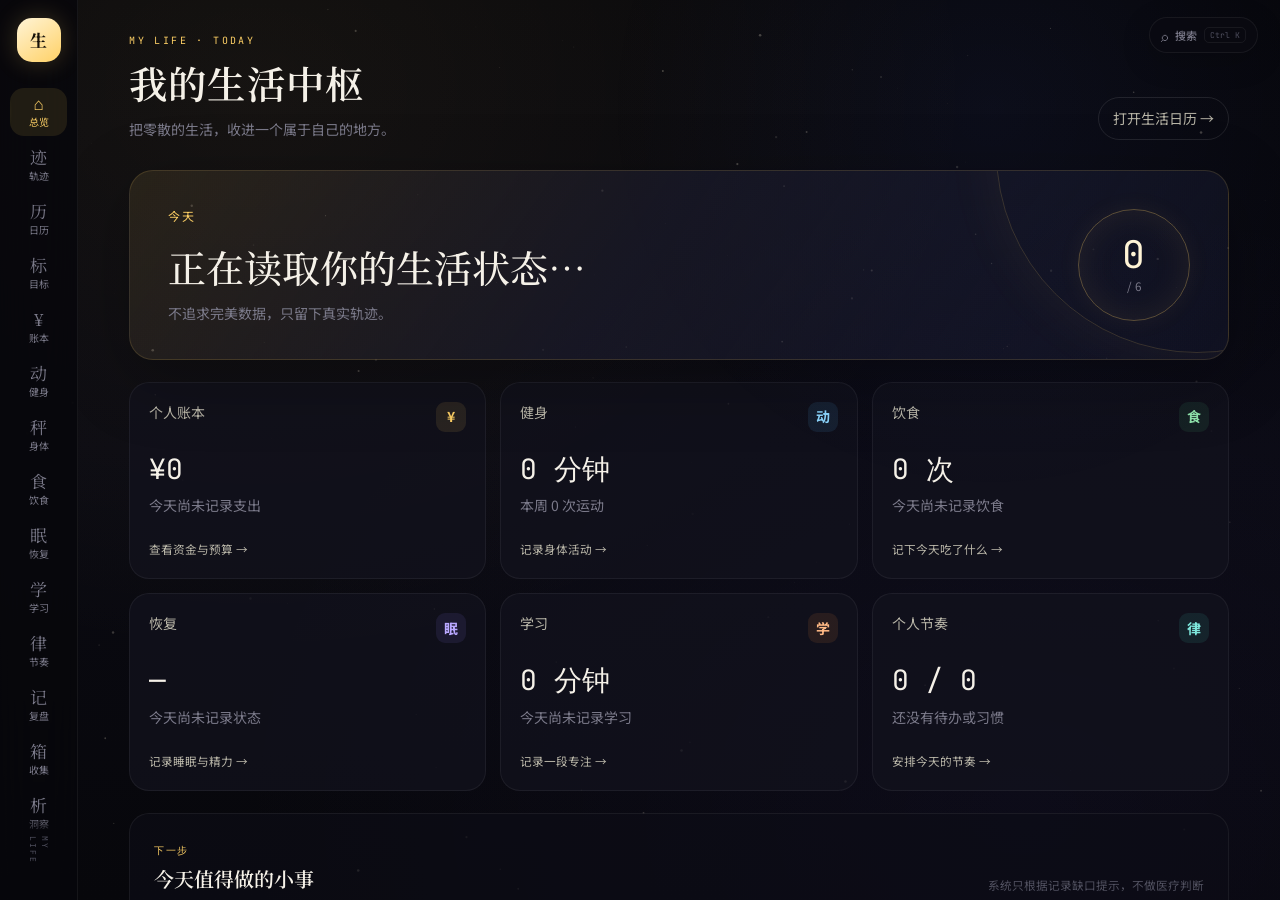
==== frontend/index.html @ b448cc20 "导入能读 Excel 了——微信和支付宝已经不给 CSV 了 用户反馈：微信账单只能导出 Excel 或 PDF，看不到 CSV。整条导入链路的前提 假设是错的，对着真实文件根本用不了。  现在 .x" ====
<!doctype html>
<html lang="zh-CN">
<head>
  <meta charset="utf-8">
  <meta name="viewport" content="width=device-width,initial-scale=1">
  <meta name="theme-color" content="#0a0a0f">
  <title>我的生活中枢</title>
  <link rel="icon" href="data:image/svg+xml,%3Csvg xmlns='http://www.w3.org/2000/svg' viewBox='0 0 32 32'%3E%3Ccircle cx='16' cy='16' r='6' fill='%23ffd166'/%3E%3Ccircle cx='16' cy='16' r='10' fill='none' stroke='%23ffd166' stroke-opacity='.35' stroke-width='1.4'/%3E%3C/svg%3E">
  <link rel="preconnect" href="https://fonts.googleapis.com">
  <link rel="preconnect" href="https://fonts.gstatic.com" crossorigin>
  <link href="https://fonts.googleapis.com/css2?family=Cormorant+Garamond:wght@400;500;600;700&family=JetBrains+Mono:wght@300;400;500;600&family=Noto+Sans+SC:wght@300;400;500;600;700&family=Noto+Serif+SC:wght@400;500;600;700&display=swap" rel="stylesheet">
  <link rel="stylesheet" href="./style.css?v=20260822-xlsx-2">
</head>
<body>

  <!-- 背景星空层 -->
  <canvas id="starfield" aria-hidden="true"></canvas>

  <nav class="platform-rail" aria-label="生活平台模块">
    <button class="platform-rail__brand" data-module-target="overview" aria-label="我的生活中枢" title="我的生活中枢">
      <span>生</span>
    </button>
    <div class="platform-rail__items">
      <button class="platform-nav is-active" data-module-target="overview" aria-current="page"><span class="platform-nav__icon">⌂</span><span>总览</span></button>
      <button class="platform-nav" data-module-target="timeline"><span class="platform-nav__icon">迹</span><span>轨迹</span></button>
      <button class="platform-nav" data-module-target="calendar"><span class="platform-nav__icon">历</span><span>日历</span></button>
      <button class="platform-nav" data-module-target="goals"><span class="platform-nav__icon">标</span><span>目标</span></button>
      <button class="platform-nav" data-module-target="finance"><span class="platform-nav__icon">¥</span><span>账本</span></button>
      <button class="platform-nav" data-module-target="fitness"><span class="platform-nav__icon">动</span><span>健身</span></button>
      <button class="platform-nav" data-module-target="body"><span class="platform-nav__icon">秤</span><span>身体</span></button>
      <button class="platform-nav" data-module-target="nutrition"><span class="platform-nav__icon">食</span><span>饮食</span></button>
      <button class="platform-nav" data-module-target="recovery"><span class="platform-nav__icon">眠</span><span>恢复</span></button>
      <button class="platform-nav" data-module-target="study"><span class="platform-nav__icon">学</span><span>学习</span></button>
      <button class="platform-nav" data-module-target="rhythm"><span class="platform-nav__icon">律</span><span>节奏</span></button>
      <button class="platform-nav" data-module-target="reflection"><span class="platform-nav__icon">记</span><span>复盘</span></button>
      <button class="platform-nav" data-module-target="inbox"><span class="platform-nav__icon">箱</span><span>收集</span></button>
      <button class="platform-nav" data-module-target="insights"><span class="platform-nav__icon">析</span><span>洞察</span></button>
    </div>
    <span class="platform-rail__version">MY LIFE</span>
  </nav>

  <button class="global-search-trigger" id="btn-life-search" aria-keyshortcuts="Control+K" title="搜索全部生活记录（Ctrl+K）"><span>⌕</span><strong>搜索</strong><kbd>Ctrl K</kbd></button>
  <button class="cloud-session-control" id="btn-cloud-logout" hidden title="退出云端会话"><span>云</span><strong>退出</strong></button>

  <main class="life-module life-overview" data-module-panel="overview">
    <header class="life-module__head">
      <div><span class="life-module__eyebrow">MY LIFE · TODAY</span><h1>我的生活中枢</h1><p id="life-date">把零散的生活，收进一个属于自己的地方。</p></div>
      <button class="module-jump" data-module-jump="calendar">打开生活日历 <span>→</span></button>
    </header>
    <section class="life-hero">
      <div><span>今天</span><h2 id="life-headline">正在读取你的生活状态…</h2><p>不追求完美数据，只留下真实轨迹。</p></div>
      <div class="life-orbit" aria-hidden="true"><span id="life-completed">0</span><small>/ 6</small></div>
    </section>
    <section class="life-summary-grid">
      <article class="life-summary-card life-summary-card--finance" data-module-jump="finance">
        <header><span>个人账本</span><b>¥</b></header><strong id="life-balance">¥0</strong><p id="life-finance-note">今天尚未记录支出</p><small>查看资金与预算 →</small>
      </article>
      <article class="life-summary-card life-summary-card--fitness" data-module-jump="fitness">
        <header><span>健身</span><b>动</b></header><strong><span id="life-fitness-minutes">0</span> 分钟</strong><p id="life-fitness-note">本周 0 次运动</p><small>记录身体活动 →</small>
      </article>
      <article class="life-summary-card life-summary-card--nutrition" data-module-jump="nutrition">
        <header><span>饮食</span><b>食</b></header><strong><span id="life-meal-count">0</span> 次</strong><p id="life-nutrition-note">今天尚未记录饮食</p><small>记下今天吃了什么 →</small>
      </article>
      <article class="life-summary-card life-summary-card--recovery" data-module-jump="recovery">
        <header><span>恢复</span><b>眠</b></header><strong id="life-sleep-hours">—</strong><p id="life-recovery-note">今天尚未记录状态</p><small>记录睡眠与精力 →</small>
      </article>
      <article class="life-summary-card life-summary-card--study" data-module-jump="study">
        <header><span>学习</span><b>学</b></header><strong><span id="life-study-minutes">0</span> 分钟</strong><p id="life-study-note">今天尚未记录学习</p><small>记录一段专注 →</small>
      </article>
      <article class="life-summary-card life-summary-card--rhythm" data-module-jump="rhythm">
        <header><span>个人节奏</span><b>律</b></header><strong id="life-rhythm-progress">0 / 0</strong><p id="life-rhythm-note">还没有待办或习惯</p><small>安排今天的节奏 →</small>
      </article>
    </section>
    <section class="life-actions-panel">
      <header><div><span>下一步</span><h2>今天值得做的小事</h2></div><small>系统只根据记录缺口提示，不做医疗判断</small></header>
      <div class="life-actions" id="life-actions"></div>
    </section>
  </main>

  <main class="life-module life-timeline-module" data-module-panel="timeline" hidden>
    <header class="life-module__head">
      <div><span class="life-module__eyebrow">LIFE · TIMELINE</span><h1>生活轨迹</h1><p>不需要先想关键词，按时间回看你真实记录过的生活。</p></div>
      <button class="module-jump" data-module-jump="overview">返回生活总览 <span>→</span></button>
    </header>
    <section class="tracker-kpis life-timeline-kpis">
      <article><span>当前筛选</span><strong id="life-timeline-total">0 条</strong><small>来自各模块的原始记录</small></article>
      <article><span>已经发生</span><strong id="life-timeline-facts">0 条</strong><small>账目、运动、学习等生活事实</small></article>
      <article><span>安排与长期条目</span><strong id="life-timeline-arrangements">0 项</strong><small>待办、目标、习惯与固定账单</small></article>
    </section>
    <section class="life-timeline-panel">
      <header class="life-timeline-panel__head">
        <div><span>筛选视角</span><h2>我的生活记录</h2></div>
        <small>这里只负责查看；修改与删除请回到来源模块。</small>
      </header>
      <div class="life-timeline-filters">
        <label><span>来源模块</span><select id="life-timeline-module"><option value="">全部模块</option><option value="finance">个人账本</option><option value="fitness">健身</option><option value="body">身体</option><option value="nutrition">饮食</option><option value="recovery">恢复</option><option value="study">学习</option><option value="rhythm">节奏</option><option value="reflection">复盘</option><option value="goals">目标</option></select></label>
        <label><span>条目类型</span><select id="life-timeline-kind"><option value="">全部类型</option><option value="fact">已经发生</option><option value="arrangement">生活安排</option><option value="reference">长期条目</option></select></label>
        <label><span>开始日期</span><input id="life-timeline-date-from" type="date"></label>
        <label><span>结束日期</span><input id="life-timeline-date-to" type="date"></label>
        <button id="btn-apply-life-timeline">查看</button>
        <button class="life-timeline-reset" id="btn-reset-life-timeline">清除</button>
      </div>
      <div class="life-timeline-result-head"><strong id="life-timeline-summary">正在读取生活轨迹…</strong><small>点击条目可以回到来源模块</small></div>
      <div class="life-timeline-list" id="life-timeline-list"></div>
      <button class="life-timeline-more" id="btn-life-timeline-more" hidden>继续加载更早记录</button>
      <p class="tracker-status" id="life-timeline-status" hidden></p>
    </section>
  </main>

  <main class="life-module life-calendar-module" data-module-panel="calendar" hidden>
    <header class="life-module__head">
      <div><span class="life-module__eyebrow">LIFE · CALENDAR</span><h1>生活日历</h1><p>把分散在各模块里的记录和安排，放回它们发生的日期。</p></div>
      <button class="module-jump" data-module-jump="overview">返回生活总览 <span>→</span></button>
    </header>
    <section class="tracker-kpis life-calendar-kpis">
      <article><span>有轨迹的日期</span><strong id="life-calendar-active-days">0 天</strong><small>记录或安排至少存在一项</small></article>
      <article><span>生活事实</span><strong id="life-calendar-fact-count">0 条</strong><small>已经发生并保存的记录</small></article>
      <article><span>生活安排</span><strong id="life-calendar-arrangement-count">0 项</strong><small>待办或固定账单日期</small></article>
    </section>
    <div class="life-calendar-layout">
      <section class="life-calendar-board">
        <header class="life-calendar-board__head">
          <div><span>月度视图</span><h2 id="life-calendar-month-label">本月</h2></div>
          <div class="life-calendar-controls">
            <button id="life-calendar-prev" aria-label="上个月">←</button>
            <button id="life-calendar-today">回到今天</button>
            <button id="life-calendar-next" aria-label="下个月">→</button>
          </div>
        </header>
        <div class="life-calendar-weekdays" aria-hidden="true"><span>一</span><span>二</span><span>三</span><span>四</span><span>五</span><span>六</span><span>日</span></div>
        <div class="life-calendar-grid" id="life-calendar-grid"></div>
        <div class="life-calendar-legend"><span><i class="is-fact"></i> 已发生记录</span><span><i class="is-arrangement"></i> 安排与待办</span><small>空白日期只表示没有记录，不代表什么也没发生。</small></div>
      </section>
      <section class="life-calendar-day-panel">
        <header><span>日期详情</span><h2 id="life-calendar-selected-date">今天</h2><small id="life-calendar-day-summary">0 条事实 · 0 项安排</small></header>
        <div class="life-calendar-section">
          <div class="life-calendar-section__title"><strong>已经发生</strong><span>生活事实</span></div>
          <div class="life-calendar-items" id="life-calendar-facts"></div>
        </div>
        <div class="life-calendar-section">
          <div class="life-calendar-section__title"><strong>日期上的安排</strong><span>不等于已经完成</span></div>
          <div class="life-calendar-items" id="life-calendar-arrangements"></div>
        </div>
        <p class="tracker-status" id="life-calendar-status" hidden></p>
      </section>
    </div>
  </main>

  <main class="life-module goals-module" data-module-panel="goals" hidden>
    <header class="life-module__head">
      <div><span class="life-module__eyebrow">LIFE · DIRECTION</span><h1>个人目标</h1><p>记录想靠近的方向，用可完成的里程碑看见阶段进展。</p></div>
      <button class="module-jump" data-module-jump="calendar">在生活日历中查看日期 <span>→</span></button>
    </header>
    <section class="tracker-kpis goals-kpis">
      <article><span>进行中的目标</span><strong id="goals-active-count">0 个</strong><small>只统计你主动保持进行中的目标</small></article>
      <article><span>已完成目标</span><strong id="goals-completed-count">0 个</strong><small>完成状态由你主动确认</small></article>
      <article><span>里程碑进展</span><strong id="goals-milestone-progress">0 / 0</strong><small>只是完成记录，不是表现评分</small></article>
    </section>
    <div class="goals-layout">
      <section class="tracker-form-card goals-create-card">
        <header><span>建立方向</span><h2>新增生活目标</h2><small>带金额的储蓄目标请继续使用个人账本。</small></header>
        <div class="goals-create-form">
          <label><span>目标名称</span><input id="goal-title" type="text" maxlength="100" placeholder="例如：完成本学期课程项目"></label>
          <label><span>所属方向</span><select id="goal-category"><option value="personal">个人</option><option value="study">学习</option><option value="health">身体</option><option value="finance">财务能力</option><option value="other">其他</option></select></label>
          <label><span>希望靠近的日期（可选）</span><input id="goal-target-date" type="date"></label>
          <label><span>为什么想做这件事（可选）</span><textarea id="goal-motivation" maxlength="500" rows="5" placeholder="写给未来的自己，不需要像任务说明。"></textarea></label>
          <button id="btn-add-life-goal">保存生活目标</button>
          <p class="tracker-status" id="goals-status" hidden></p>
        </div>
      </section>
      <section class="goals-list-card">
        <header><div><span>我的方向</span><h2>目标与里程碑</h2></div><small>暂停不是失败，只是暂时不推进</small></header>
        <div class="goals-list" id="goals-list"></div>
      </section>
    </div>
  </main>

  <main class="layout" data-module-panel="finance" hidden>

    <!-- 左 1/3 账本面板 -->
    <aside class="ledger" aria-label="账本面板">
      <header class="brand">
        <span class="brand__mark" aria-hidden="true">
          <svg viewBox="0 0 24 24" width="22" height="22"><circle cx="12" cy="12" r="4.5" fill="#ffd166"/><circle cx="12" cy="12" r="8" fill="none" stroke="#ffd166" stroke-opacity=".35" stroke-width="1.2"/></svg>
        </span>
        <div>
          <h1 class="brand__title">个人账本</h1>
          <p class="brand__sub">生活中枢 · 财务模块</p>
        </div>
        <button class="icon-btn" id="btn-settings" title="设置" aria-label="设置">
          <svg viewBox="0 0 24 24" width="18" height="18" fill="none" stroke="currentColor" stroke-width="1.6" stroke-linecap="round" stroke-linejoin="round"><circle cx="12" cy="12" r="3"/><path d="M19.4 15a1.7 1.7 0 0 0 .34 1.87l.06.06a2 2 0 1 1-2.83 2.83l-.06-.06a1.7 1.7 0 0 0-1.87-.34 1.7 1.7 0 0 0-1.03 1.56V21a2 2 0 1 1-4 0v-.08a1.7 1.7 0 0 0-1.11-1.56 1.7 1.7 0 0 0-1.87.34l-.06.06a2 2 0 1 1-2.83-2.83l.06-.06A1.7 1.7 0 0 0 4.6 15a1.7 1.7 0 0 0-1.56-1.03H3a2 2 0 1 1 0-4h.08A1.7 1.7 0 0 0 4.6 9 1.7 1.7 0 0 0 4.26 7.13L4.2 7.07A2 2 0 1 1 7.03 4.24l.06.06A1.7 1.7 0 0 0 9 4.6 1.7 1.7 0 0 0 10.03 3.04V3a2 2 0 1 1 4 0v.08A1.7 1.7 0 0 0 15 4.6a1.7 1.7 0 0 0 1.87-.34l.06-.06a2 2 0 1 1 2.83 2.83l-.06.06A1.7 1.7 0 0 0 19.4 9c.05.39.27.74.6.96.32.22.7.32 1.07.29H21a2 2 0 1 1 0 4h-.08a1.7 1.7 0 0 0-1.52 1.03z"/></svg>
        </button>
      </header>

      <!-- 大学生个人版：生活续航 + 自主能力 -->
      <section class="progress-card">
        <header class="progress-card__head">
          <span class="progress-card__title">我的生活续航</span>
          <span class="progress-card__pct"><span id="ring-pct">0.0</span><span class="progress-card__pct-sym">%</span></span>
        </header>

        <div class="progress-card__hero">
          <span class="progress-card__big" id="lit-count">0</span>
          <span class="progress-card__big-unit">天</span>
        </div>
        <div class="progress-card__hero-sub">
          当前资金可支撑 · 未来还有 <em id="remaining-days">0</em> 天等待创造
        </div>

        <div class="dual-bar" aria-hidden="true">
          <span class="dual-bar__asset"  id="bar-asset"></span>
          <span class="dual-bar__income" id="bar-income"></span>
        </div>

        <div class="breakdown">
          <div class="breakdown__row breakdown__row--asset" id="row-asset" hidden>
            <span class="breakdown__icon breakdown__icon--asset"></span>
            <span class="breakdown__label">支持资金留存</span>
            <span class="breakdown__value" id="asset-days">0</span>
            <span class="breakdown__unit">天</span>
            <span class="breakdown__hint"><em id="asset-amount">¥0</em></span>
          </div>
          <div class="breakdown__row breakdown__row--income">
            <span class="breakdown__icon breakdown__icon--income"></span>
            <span class="breakdown__label">自主所得留存</span>
            <span class="breakdown__value" id="income-days">0</span>
            <span class="breakdown__unit">天</span>
            <span class="breakdown__hint"><em id="net-saving">¥0</em></span>
          </div>
        </div>

        <div class="autonomy-strip">
          <div>
            <span class="autonomy-strip__label">自主生活覆盖率</span>
            <span class="autonomy-strip__hint">自主收入 ÷ 已记录支出</span>
          </div>
          <strong id="autonomy-rate">—</strong>
          <span id="autonomy-days">0 天</span>
        </div>
      </section>

      <!-- 添加交易 -->
      <section class="tx-form">
        <div class="seg" role="tablist" aria-label="交易类型">
          <button class="seg__btn is-active" data-type="income" role="tab" aria-selected="true">
            <span class="seg__dot seg__dot--income"></span>收入
          </button>
          <button class="seg__btn" data-type="expense" role="tab" aria-selected="false">
            <span class="seg__dot seg__dot--expense"></span>支出
          </button>
        </div>
        <label class="field field--amount">
          <span class="field__label">金额</span>
          <div class="field__row">
            <span class="field__prefix">¥</span>
            <input id="tx-amount" type="number" inputmode="decimal" min="0" step="0.01" placeholder="0.00" autocomplete="off">
          </div>
        </label>
        <label class="field" id="income-source-field">
          <span class="field__label">这笔收入来自哪里</span>
          <select id="tx-source">
            <option value="family_support">家庭生活费</option>
            <option value="scholarship">奖学金 / 助学金</option>
            <option value="part_time">兼职 / 实习</option>
            <option value="project">个人项目 / 创作</option>
            <option value="investment">投资所得</option>
            <option value="other">其他自主收入</option>
          </select>
        </label>
        <div class="field-grid">
          <label class="field">
            <span class="field__label">记入账户</span>
            <select id="tx-account" aria-label="记入账户"></select>
          </label>
          <label class="field" id="expense-category-field" hidden>
            <span class="field__label">支出分类</span>
            <select id="tx-category">
              <option value="food">餐饮</option>
              <option value="transport">交通</option>
              <option value="study">学习</option>
              <option value="housing">住宿</option>
              <option value="medical">医疗</option>
              <option value="entertainment">娱乐</option>
              <option value="social">社交</option>
              <option value="digital">数字服务</option>
              <option value="other">其他</option>
            </select>
          </label>
        </div>
        <div class="field-grid">
          <div class="field">
            <span class="field__label">日期</span>
            <div class="date-input" data-picker>
              <input type="hidden" id="tx-date">
              <button type="button" class="date-input__trigger" aria-haspopup="dialog">
                <svg viewBox="0 0 24 24" width="14" height="14" fill="none" stroke="currentColor" stroke-width="1.6" stroke-linecap="round" stroke-linejoin="round"><rect x="3" y="4" width="18" height="18" rx="2"/><path d="M16 2v4M8 2v4M3 10h18"/></svg>
                <span class="date-input__value">选择日期</span>
              </button>
              <div class="date-popover" hidden role="dialog" aria-label="日期选择">
                <header class="date-popover__head">
                  <button type="button" class="date-popover__nav" data-nav="prev" aria-label="上一月">
                    <svg viewBox="0 0 24 24" width="14" height="14" fill="none" stroke="currentColor" stroke-width="2" stroke-linecap="round" stroke-linejoin="round"><path d="M15 18l-6-6 6-6"/></svg>
                  </button>
                  <span class="date-popover__title"></span>
                  <button type="button" class="date-popover__nav" data-nav="next" aria-label="下一月">
                    <svg viewBox="0 0 24 24" width="14" height="14" fill="none" stroke="currentColor" stroke-width="2" stroke-linecap="round" stroke-linejoin="round"><path d="M9 18l6-6-6-6"/></svg>
                  </button>
                </header>
                <div class="date-popover__weekdays"><span>日</span><span>一</span><span>二</span><span>三</span><span>四</span><span>五</span><span>六</span></div>
                <div class="date-popover__grid"></div>
                <footer class="date-popover__foot">
                  <button type="button" class="date-popover__btn" data-action="today">今天</button>
                  <button type="button" class="date-popover__btn" data-action="clear">清除</button>
                </footer>
              </div>
            </div>
          </div>
          <label class="field">
            <span class="field__label">备注</span>
            <input id="tx-note" type="text" maxlength="40" placeholder="选填">
          </label>
        </div>
        <button class="btn btn--primary" id="btn-submit">
          <span class="btn__shimmer" aria-hidden="true"></span>
          <span class="btn__text">记入生活支持</span>
        </button>
      </section>

      <!-- 统计仪表盘 -->
      <section class="stats">
        <div class="stat"><div class="stat__label">家庭支持</div><div class="stat__value stat__value--support" id="st-family">¥0</div></div>
        <div class="stat"><div class="stat__label">自主收入</div><div class="stat__value stat__value--income" id="st-independent">¥0</div></div>
        <div class="stat"><div class="stat__label">总支出</div><div class="stat__value stat__value--expense" id="st-expense">¥0</div></div>
        <div class="stat"><div class="stat__label">日均花销</div><div class="stat__value" id="st-avg">¥0</div></div>
      </section>

      <!-- 最近交易 -->
      <section class="tx-list" aria-label="最近交易">
        <div class="tx-list__head">
          <h2>最近交易</h2>
          <span class="tx-list__count" id="tx-count">0</span>
        </div>
        <ul class="tx-list__items" id="tx-items" role="list"></ul>
        <div class="tx-list__empty" id="tx-empty">
          <p>尚未记录任何交易</p>
          <p class="tx-list__hint">记录支持，也记录你亲手创造的收入</p>
        </div>
      </section>

    </aside>

    <!-- 右 2/3 一体化平台主视图 -->
    <section class="stage" aria-label="个人资金平台">
      <div class="stage__chrome is-wide-tabs" id="stage-chrome">
        <div class="stage__title">
          <span class="stage__title-cn" id="stage-title-cn">今天</span>
          <span class="stage__title-en" id="stage-title-en">— Daily Brief</span>
        </div>
        <div class="view-tabs" role="tablist" aria-label="平台视图">
          <button class="view-tab is-active" data-view="today" role="tab" aria-selected="true">今天</button>
          <button class="view-tab" data-view="grid" role="tab" aria-selected="false">人生方格</button>
          <button class="view-tab" data-view="dashboard" role="tab" aria-selected="false">资金驾驶舱</button>
          <button class="view-tab" data-view="planning" role="tab" aria-selected="false">规划中心</button>
          <button class="view-tab" data-view="review" role="tab" aria-selected="false">月度日历</button>
          <button class="view-tab" data-view="data" role="tab" aria-selected="false">数据中心</button>
        </div>
        <div class="stage__legend" id="stage-legend" hidden>
          <span class="legend-item"><i class="legend-swatch legend-swatch--asset"></i>家庭支持 / 起始存款</span>
          <span class="legend-item"><i class="legend-swatch legend-swatch--lit"></i>自主所得</span>
          <span class="legend-item"><i class="legend-swatch legend-swatch--unlit"></i>未点亮</span>
          <span class="legend-item" id="legend-overflow" hidden><i class="legend-swatch legend-swatch--over"></i>超额</span>
        </div>
      </div>
      <div class="today-view stage-view" data-stage-view="today">
        <section class="today-hero" id="today-hero">
          <div><span>今天的财务状态</span><h2 id="today-headline">正在读取真实账本…</h2></div>
          <time id="today-date"></time>
        </section>
        <section class="today-kpis" aria-label="今日概览">
          <article><span>今天建议还能花</span><strong id="today-available">—</strong><small id="today-budget-basis">等待预算依据</small></article>
          <article><span>今天已经花费</span><strong id="today-spent">¥0</strong><small>只统计真实支出</small></article>
          <article><span>本月预算剩余</span><strong id="today-month-remaining">—</strong><small id="today-month-status">尚未设置月预算</small></article>
          <article><span>下次生活费</span><strong id="today-next-allowance">—</strong><small id="today-next-balance">等待生活费周期</small></article>
        </section>
        <div class="today-grid">
          <section class="dashboard-panel quick-entry-panel">
            <header>
              <div><h2>一句话记录</h2><p>自动判断属于哪个模块，先预览、可改判，确认后才写入</p></div>
              <span class="kbd-hint">按 <kbd>N</kbd> 随时跳到这里 · <kbd>/</kbd> 搜索</span>
            </header>
            <div class="quick-entry-box">
              <input id="quick-entry-input" type="text" maxlength="200" placeholder="例如：午饭 16.5 支付宝 / 跑步 30 分钟 强度 6 / 睡了 7 小时">
              <button id="btn-quick-parse">解析</button>
            </div>
            <p class="plan-status plan-status--error" id="quick-entry-status" hidden></p>
            <div class="quick-preview" id="quick-preview" hidden>
              <div class="quick-preview__head"><strong>确认前预览</strong><span id="quick-confidence"></span></div>
              <div class="quick-modules" id="quick-modules" hidden></div>
              <div id="quick-finance-fields">
              <div class="quick-preview__grid">
                <label><span>类型</span><select id="quick-type"><option value="expense">支出</option><option value="income">收入</option></select></label>
                <label><span>金额</span><input id="quick-amount" type="number" min="0" step="0.01"></label>
                <label><span>账户</span><select id="quick-account"></select></label>
                <label id="quick-category-field"><span>分类</span><select id="quick-category"><option value="food">餐饮</option><option value="transport">交通</option><option value="study">学习</option><option value="housing">居住</option><option value="medical">医疗</option><option value="entertainment">娱乐</option><option value="social">社交</option><option value="digital">数字服务</option><option value="other">其他</option></select></label>
                <label id="quick-source-field" hidden><span>来源</span><select id="quick-source"><option value="family_support">家庭生活费</option><option value="scholarship">奖学金 / 助学金</option><option value="part_time">兼职 / 实习</option><option value="project">个人项目 / 创作</option><option value="investment">投资所得</option><option value="other">其他自主收入</option></select></label>
                <label><span>日期</span><input id="quick-date" type="date"></label>
              </div>
              <label class="quick-note"><span>备注</span><input id="quick-note" type="text" maxlength="120"></label>
              </div>
              <div class="quick-dynamic" id="quick-dynamic" hidden></div>
              <div class="quick-warnings" id="quick-warnings"></div>
              <div class="quick-preview__actions"><button id="btn-quick-cancel">取消</button><button id="btn-quick-confirm">确认入账</button></div>
            </div>
          </section>
          <section class="dashboard-panel capture-panel">
            <header>
              <div>
                <h2>待确认捕获</h2>
                <p>手机抓到的付款，确认后才会写进账本</p>
              </div>
              <span class="capture-count" id="capture-count" hidden></span>
            </header>
            <div id="capture-list"></div>
            <p class="capture-note" id="capture-health"></p>
          </section>
          <section class="dashboard-panel today-focus-panel">
            <header><div><h2>接下来要留意</h2><p>未来 7 天账单与最近的储蓄目标</p></div></header>
            <div class="today-focus-block"><h3>固定账单</h3><div id="today-reminders"></div></div>
            <div class="today-focus-block"><h3>储蓄目标</h3><div id="today-goals"></div></div>
          </section>
          <section class="dashboard-panel today-semester-panel">
            <header><div><h2>本学期节奏</h2><p>在校与假期使用不同消费上下文</p></div></header>
            <div id="today-semester"></div>
          </section>
        </div>
      </div>

      <div class="stage__canvas-wrap stage-view" data-stage-view="grid" hidden>
        <canvas id="grid" aria-label="人生方格 Canvas"></canvas>
        <div class="stage__hint" id="stage-hint">每一格代表你生命中的一天</div>
      </div>

      <div class="dashboard-view stage-view" data-stage-view="dashboard" hidden>
        <section class="dashboard-kpis" aria-label="本月概览">
          <article class="dashboard-kpi dashboard-kpi--balance">
            <span>全部账户余额</span><strong id="dash-total-balance">¥0</strong><small id="dash-account-count">0 个账户</small>
          </article>
          <article class="dashboard-kpi dashboard-kpi--support">
            <span>本月家庭支持</span><strong id="dash-family">¥0</strong><small>蓝色资金来源</small>
          </article>
          <article class="dashboard-kpi dashboard-kpi--independent">
            <span>本月自主收入</span><strong id="dash-independent">¥0</strong><small id="dash-autonomy">自主覆盖 —</small>
          </article>
          <article class="dashboard-kpi dashboard-kpi--expense">
            <span>本月支出</span><strong id="dash-expense">¥0</strong><small id="dash-net">净现金流 ¥0</small>
          </article>
        </section>

        <div class="dashboard-grid">
          <section class="dashboard-panel accounts-panel">
            <header><div><h2>我的账户</h2><p>每一笔账都落到真实账户</p></div></header>
            <div class="account-list" id="account-list"></div>
            <div class="account-create">
              <input id="account-name" type="text" maxlength="30" placeholder="新账户名称">
              <select id="account-type" aria-label="账户类型">
                <option value="bank">银行卡</option>
                <option value="wechat">微信</option>
                <option value="alipay">支付宝</option>
                <option value="campus">校园卡</option>
                <option value="cash">现金</option>
                <option value="other">其他</option>
              </select>
              <div class="account-opening"><span>¥</span><input id="account-opening" type="number" step="0.01" placeholder="初始余额"></div>
              <button id="btn-add-account">添加账户</button>
              <p class="account-error" id="account-error" hidden></p>
            </div>
          </section>

          <section class="dashboard-panel category-panel">
            <header><div><h2>本月支出去向</h2><p id="dash-month-label">按分类查看</p></div></header>
            <div class="category-bars" id="category-bars"></div>
          </section>

          <section class="dashboard-panel operations-panel">
            <header><div><h2>账户操作</h2><p>内部转账不算收支，校准不伪造现金流</p></div></header>
            <div class="account-operations">
              <div class="operation-form">
                <h3>账户间转账</h3>
                <div class="operation-grid">
                  <label><span>转出</span><select id="transfer-from" aria-label="转出账户"></select></label>
                  <label><span>转入</span><select id="transfer-to" aria-label="转入账户"></select></label>
                  <label><span>金额</span><input id="transfer-amount" type="number" min="0" step="0.01" placeholder="0.00"></label>
                  <label><span>日期</span><input id="transfer-date" type="date"></label>
                </div>
                <input class="operation-note" id="transfer-note" type="text" maxlength="80" placeholder="备注（选填）">
                <button id="btn-transfer">确认转账</button>
                <p class="operation-error" id="transfer-error" hidden></p>
              </div>

              <div class="operation-form">
                <h3>校准实际余额</h3>
                <p class="operation-copy">当平台余额和手机里的实际余额不一致时使用。系统只记录差额。</p>
                <label class="operation-full"><span>账户</span><select id="reconcile-account" aria-label="校准账户"></select></label>
                <label class="operation-full"><span>实际余额</span><input id="reconcile-balance" type="number" step="0.01" placeholder="输入现在看到的余额"></label>
                <input class="operation-note" id="reconcile-note" type="text" maxlength="80" value="余额校准">
                <button id="btn-reconcile">校准余额</button>
                <p class="operation-error" id="reconcile-error" hidden></p>
              </div>

              <div class="recent-transfers">
                <h3>最近转账</h3>
                <div id="transfer-list"></div>
              </div>
            </div>
          </section>

          <section class="dashboard-panel trend-panel">
            <header><div><h2>近六个月趋势</h2><p>金色是自主收入，红色是支出</p></div></header>
            <div class="trend-chart" id="trend-chart"></div>
          </section>
        </div>
      </div>

      <div class="planning-view stage-view" data-stage-view="planning" hidden>
        <section class="planning-kpis" aria-label="资金预测">
          <article class="planning-kpi planning-kpi--forecast">
            <span>预计月底余额</span><strong id="plan-month-end">¥0</strong><small id="plan-month-end-note">等待规划参数</small>
          </article>
          <article class="planning-kpi">
            <span>下次生活费</span><strong id="plan-next-date">—</strong><small id="plan-next-balance">到达前预计 ¥0</small>
          </article>
          <article class="planning-kpi planning-kpi--goals">
            <span>目标已预留</span><strong id="plan-goal-allocated">¥0</strong><small id="plan-unallocated">尚未分配 ¥0</small>
          </article>
          <article class="planning-kpi">
            <span>预测日花销</span><strong id="plan-daily-rate">¥0</strong><small id="plan-spending-basis">尚无支出样本</small>
          </article>
        </section>
        <section class="dashboard-panel subscription-panel">
          <header>
            <div>
              <h2>订阅总览</h2>
              <p>我到底订了多少东西，一个月和一年各要花多少</p>
            </div>
            <span class="subscription-total" id="subscription-total"></span>
          </header>
          <div id="subscription-list"></div>
          <p class="import-note">
            月均成本是把季付、年付摊到每个月，方便横向比较——它是换算值，
            <b>不是某个月真的会扣这么多</b>。条目在下方「固定支出」里添加与删除。
          </p>
        </section>

        <div class="planning-grid">
          <section class="dashboard-panel plan-settings-panel">
            <header><div><h2>生活费周期</h2><p>这里只做预测，不会自动记为收入</p></div></header>
            <div class="plan-settings-form">
              <label><span>每月生活费</span><div class="plan-money-input"><i>¥</i><input id="plan-allowance-amount" type="number" min="0" step="0.01" placeholder="例如 2000"></div></label>
              <label><span>每月到账日</span><select id="plan-allowance-day" aria-label="每月生活费到账日"></select></label>
              <label><span>每月支出预算</span><div class="plan-money-input"><i>¥</i><input id="plan-budget" type="number" min="0" step="0.01" placeholder="0 = 按真实花销估算"></div></label>
              <button id="btn-save-plan">保存周期设置</button>
              <p class="plan-status" id="plan-settings-status" hidden></p>
            </div>
            <div class="plan-explain">
              <strong>预测怎样计算？</strong>
              <p>有月预算时按预算的每日节奏估算；没有预算时依次使用本月真实花销速度和历史日均花销。预计生活费只进入预测，实际到账后仍需记一笔“家庭生活费”。</p>
            </div>
          </section>

          <section class="dashboard-panel semester-panel">
            <header><div><h2>大学生学期预算</h2><p>按一整个学期判断消费节奏，不把假期和在校混为一谈</p></div><strong id="semester-badge">尚未设置</strong></header>
            <div class="semester-form">
              <label><span>学期开始</span><input id="semester-start" type="date"></label>
              <label><span>学期结束</span><input id="semester-end" type="date"></label>
              <label><span>学期总预算</span><div class="plan-money-input"><i>¥</i><input id="semester-budget" type="number" min="0" step="0.01" placeholder="例如 9000"></div></label>
              <label><span>当前模式</span><select id="semester-mode"><option value="in_school">在校</option><option value="vacation">寒暑假</option></select></label>
              <button id="btn-save-semester">保存学期预算</button>
            </div>
            <p class="plan-status" id="semester-status" hidden></p>
            <div class="semester-summary" id="semester-summary">
              <div><span>已花</span><strong id="semester-actual">¥0</strong></div>
              <div><span>剩余</span><strong id="semester-remaining">—</strong></div>
              <div><span>建议日预算</span><strong id="semester-daily">—</strong></div>
            </div>
            <div class="semester-progress"><i id="semester-progress"></i></div>
            <p class="semester-copy" id="semester-copy">设置后会结合真实支出计算学期进度。</p>
          </section>

          <section class="dashboard-panel goals-panel">
            <header><div><h2>我的储蓄目标</h2><p>“已预留”是现有余额的用途标记，不是新增资产</p></div></header>
            <div class="goal-create">
              <input id="goal-name" type="text" maxlength="40" placeholder="目标名称，例如：新电脑">
              <div class="plan-money-input"><i>¥</i><input id="goal-target" type="number" min="0" step="0.01" placeholder="目标金额"></div>
              <div class="plan-money-input"><i>¥</i><input id="goal-saved" type="number" min="0" step="0.01" placeholder="目前已预留"></div>
              <input id="goal-date" type="date" aria-label="目标日期">
              <button id="btn-add-goal">添加目标</button>
              <p class="plan-status plan-status--error" id="goal-error" hidden></p>
            </div>
            <div class="goal-list" id="goal-list"></div>
          </section>

          <section class="dashboard-panel budget-panel">
            <header><div><h2>分类预算预警</h2><p>达到 80% 提醒，超过预算标红</p></div><strong class="budget-overall" id="budget-overall">尚未设置月预算</strong></header>
            <div class="budget-list" id="budget-list"></div>
            <button class="budget-save" id="btn-save-budgets">保存分类预算</button>
            <p class="plan-status" id="budget-status" hidden></p>
          </section>

          <section class="dashboard-panel import-panel">
            <header><div><h2>CSV 账单导入</h2><p>先预览校验，确认后才写入账本</p></div><button class="template-button" id="btn-download-template">下载空白模板</button></header>
            <div class="import-controls">
              <label class="import-file-label"><span>选择 UTF-8 / GB18030 CSV</span><input id="import-file" type="file" accept=".csv,text/csv"></label>
              <label><span>未填写账户时记入</span><select id="import-account" aria-label="导入默认账户"></select></label>
              <button id="btn-analyze-import">分析并预览</button>
            </div>
            <div class="import-summary" id="import-summary" hidden></div>
            <div class="import-preview" id="import-preview"></div>
            <button class="import-commit" id="btn-commit-import" disabled>确认导入 0 笔</button>
            <p class="plan-status plan-status--error" id="import-error" hidden></p>
            <p class="import-note">支持表头：日期/date、类型/type、金额/amount、分类/category、来源/source、备注/note、账户/account。收入缺少来源时保守归为家庭生活费。</p>
            <div class="import-history" id="import-history"></div>
          </section>

          <section class="dashboard-panel backup-panel">
            <header>
              <div>
                <h2>本地备份</h2>
                <p>每次启动自动留一份快照，出事时可以退回去</p>
              </div>
              <button class="template-button" id="btn-take-snapshot">立刻备份一份</button>
            </header>
            <div class="backup-status" id="backup-status">读取中…</div>
            <div class="backup-list" id="backup-list"></div>
            <p class="import-note" id="backup-note"></p>
          </section>

          <section class="dashboard-panel statement-panel">
            <header>
              <div>
                <h2>微信 / 支付宝账单对账</h2>
                <p>和已有交易比对，只补没记过的那些，不重复入账</p>
              </div>
            </header>
            <div class="import-controls">
              <label class="import-file-label">
                <span>选择导出的账单 CSV</span>
                <input id="statement-file" type="file" accept=".csv,text/csv">
              </label>
              <select id="statement-source" aria-label="账单来源">
                <option value="">自动识别来源</option>
                <option value="wechat">微信支付账单</option>
                <option value="alipay">支付宝账单</option>
              </select>
              <button id="btn-analyze-statement">解析并对账</button>
            </div>
            <div class="statement-summary" id="statement-summary" hidden></div>
            <div class="statement-preview" id="statement-preview"></div>
            <button class="import-commit" id="btn-commit-statement" disabled>确认写入 0 笔</button>
            <p class="plan-status plan-status--error" id="statement-error" hidden></p>
            <p class="import-note">
              账单是权威事实，捕获和手记只是让你早点看到。对不上只表示账本里没有匹配的记录，
              不代表这笔钱一定没记（比如日期填错了一天），所以要你确认后才写入。
              退款、已关闭、支付失败的行不是实际支出，会被跳过。
            </p>
          </section>
        </div>
      </div>

      <div class="review-view stage-view" data-stage-view="review" hidden>
        <section class="review-kpis" aria-label="本月复盘概览">
          <article class="review-kpi"><span>本月净现金流</span><strong id="review-net">¥0</strong><small id="review-tx-count">0 笔交易</small></article>
          <article class="review-kpi review-kpi--expense"><span>本月支出</span><strong id="review-expense">¥0</strong><small id="review-expense-change">暂无上月样本</small></article>
          <article class="review-kpi review-kpi--bill"><span>固定账单待支付</span><strong id="review-bills">¥0</strong><small id="review-bill-count">0 项</small></article>
          <article class="review-kpi review-kpi--alert"><span>到期提醒</span><strong id="review-alerts">0</strong><small>逾期与三日内到期</small></article>
        </section>

        <div class="review-grid">
          <section class="dashboard-panel bill-calendar-panel">
            <header><div><h2>固定支出日历</h2><p id="bill-calendar-month">本月</p></div><span class="calendar-legend"><i></i>待支付 <i></i>已支付</span></header>
            <div class="weekday-row"><span>一</span><span>二</span><span>三</span><span>四</span><span>五</span><span>六</span><span>日</span></div>
            <div class="bill-calendar-grid" id="bill-calendar-grid"></div>
          </section>

          <section class="dashboard-panel bills-panel">
            <header><div><h2>固定账单</h2><p>创建提醒不会自动扣款</p></div></header>
            <div class="bill-create">
              <input id="bill-name" type="text" maxlength="40" placeholder="账单名称，例如：校园网">
              <div class="plan-money-input"><i>¥</i><input id="bill-amount" type="number" min="0" step="0.01" placeholder="金额"></div>
              <select id="bill-day" aria-label="每月到期日"></select>
              <select id="bill-category" aria-label="固定账单分类">
                <option value="housing">住宿</option><option value="digital">数字服务</option><option value="study">学习</option>
                <option value="transport">交通</option><option value="food">餐饮</option><option value="medical">医疗</option>
                <option value="entertainment">娱乐</option><option value="social">社交</option><option value="other">其他</option>
              </select>
              <select id="bill-account" aria-label="固定账单支付账户"></select>
              <input id="bill-note" type="text" maxlength="100" placeholder="备注（选填）">
              <button id="btn-add-bill">添加固定账单</button>
              <p class="plan-status plan-status--error" id="bill-error" hidden></p>
            </div>
            <div class="bill-list" id="bill-list"></div>
          </section>

          <section class="dashboard-panel monthly-review-panel">
            <header><div><h2>月度复盘</h2><p>只依据已记录的真实数据，不做夸张结论</p></div></header>
            <div class="review-facts">
              <div><span>最大支出分类</span><strong id="review-top-category">—</strong></div>
              <div><span>储蓄率</span><strong id="review-saving-rate">—</strong></div>
              <div><span>固定账单计划</span><strong id="review-scheduled">¥0</strong></div>
            </div>
            <div class="review-observations" id="review-observations"></div>
          </section>
        </div>
      </div>

      <div class="data-view stage-view" data-stage-view="data" hidden>
        <section class="data-kpis" aria-label="年度数据概览">
          <article class="data-kpi"><span>年度收入</span><strong id="annual-income">¥0</strong><small id="annual-active-months">0 个活跃月份</small></article>
          <article class="data-kpi data-kpi--expense"><span>年度支出</span><strong id="annual-expense">¥0</strong><small id="annual-tx-count">0 笔交易</small></article>
          <article class="data-kpi data-kpi--net"><span>年度净现金流</span><strong id="annual-net">¥0</strong><small id="annual-saving-rate">储蓄率 —</small></article>
          <article class="data-kpi"><span>筛选结果</span><strong id="search-count">0</strong><small id="search-net">净额 ¥0</small></article>
        </section>

        <div class="data-grid">
          <section class="dashboard-panel demo-panel">
            <header>
              <div>
                <h2>示例数据</h2>
                <p>库是空的时候，先借 60 天的记录看看这个平台长什么样</p>
              </div>
              <span class="demo-status" id="demo-status"></span>
            </header>
            <div class="demo-actions">
              <button id="btn-demo-load">装入示例数据</button>
              <button class="search-reset" id="btn-demo-remove" hidden>移除示例数据</button>
            </div>
            <p class="plan-status" id="demo-error" hidden></p>
            <p class="import-note">
              它<b>不会删除你已有的任何记录</b>，每写一条都登记在册，移除时按册精确删除。
              数据刻意造得不完美——有的日子没记，有的指标缺一块，
              这样「趋势」和「数据健康度」才演示得出它们真正的用处。
            </p>
          </section>

          <section class="dashboard-panel ingest-panel">
            <header>
              <div>
                <h2>导入</h2>
                <p>把导出的文件丢进来，先认出它是什么，再决定写进哪个模块</p>
              </div>
              <span class="ingest-kinds" id="ingest-kinds"></span>
            </header>
            <div class="ingest-pick">
              <label class="restore-file"><span>选择账单文件（Excel 或 CSV）</span><input id="ingest-file" type="file" accept=".csv,.txt,.xlsx,.xls,.pdf,text/csv,text/plain,application/vnd.openxmlformats-officedocument.spreadsheetml.sheet"></label>
              <select id="ingest-kind" aria-label="这个文件是什么" hidden></select>
              <button id="btn-ingest-preview" disabled>看看会写入什么</button>
            </div>
            <div class="ingest-verdict" id="ingest-verdict">还没有选文件。</div>
            <div class="ingest-summary" id="ingest-summary" hidden></div>
            <div class="ingest-rows" id="ingest-rows"></div>
            <div class="ingest-actions" id="ingest-actions" hidden>
              <button id="btn-ingest-commit">确认写入</button>
              <button class="search-reset" id="btn-ingest-reset">取消</button>
            </div>
            <p class="plan-status" id="ingest-error" hidden></p>
            <p class="import-note">
              识别只是看文件的样子，<b>不代表内容一定对</b>；写入前请核对条数和金额。
              和已有记录对得上的行不会重复写入。支出分类是按关键字猜的，可以在下面逐行改，
              <b>导入不会把这些猜测变成新规则</b>——规则只在你逐条确认捕获时才学。
            </p>
          </section>
          <section class="dashboard-panel annual-report-panel">
            <header><div><h2>年度报告</h2><p>按真实账目汇总，不含规划中的预计收入</p></div><div class="annual-actions"><input id="annual-year" type="number" min="1900" max="2200" aria-label="报告年份"><button id="btn-load-annual">生成</button><button id="btn-export-annual">导出 CSV</button></div></header>
            <div class="annual-chart" id="annual-chart"></div>
            <div class="annual-detail">
              <div><span>最佳现金流月份</span><strong id="annual-best-month">—</strong></div>
              <div><span>最高支出月份</span><strong id="annual-highest-expense">—</strong></div>
              <div><span>家庭支持 / 自主收入</span><strong id="annual-income-mix">¥0 / ¥0</strong></div>
            </div>
            <div class="annual-categories" id="annual-categories"></div>
          </section>

          <section class="dashboard-panel backup-panel">
            <header><div><h2>备份与恢复</h2><p>导出完整 JSON；恢复前自动备份当前账本</p></div></header>
            <button class="backup-export" id="btn-export-backup">导出完整备份</button>
            <label class="restore-file"><span>选择由本平台导出的 JSON</span><input id="restore-file" type="file" accept=".json,application/json"></label>
            <div class="restore-preview" id="restore-preview">尚未选择备份文件。</div>
            <label class="restore-confirm"><span>确认恢复时输入“恢复”</span><input id="restore-confirm" type="text" autocomplete="off" placeholder="恢复"></label>
            <button class="restore-button" id="btn-restore-backup" disabled>覆盖当前数据并恢复</button>
            <p class="plan-status" id="backup-status" hidden></p>
            <p class="restore-warning">恢复会覆盖当前全部模块数据，包括账本、健身、饮食、恢复、学习、待办、习惯、每日回顾、生活目标和里程碑。系统会先在 data 目录生成自动回退备份。</p>
          </section>

          <section class="dashboard-panel search-panel">
            <header><div><h2>全局交易搜索</h2><p>按备注、账户、类型、分类和日期组合筛选</p></div></header>
            <div class="search-filters">
              <input id="search-query" type="search" placeholder="搜索备注、账户或金额">
              <select id="search-type" aria-label="交易类型筛选"><option value="">全部类型</option><option value="income">收入</option><option value="expense">支出</option></select>
              <select id="search-category" aria-label="支出分类筛选"><option value="">全部分类</option><option value="food">餐饮</option><option value="transport">交通</option><option value="study">学习</option><option value="housing">住宿</option><option value="medical">医疗</option><option value="entertainment">娱乐</option><option value="social">社交</option><option value="digital">数字服务</option><option value="other">其他</option></select>
              <select id="search-account" aria-label="账户筛选"></select>
              <input id="search-date-from" type="date" aria-label="开始日期">
              <input id="search-date-to" type="date" aria-label="结束日期">
              <button id="btn-search">搜索</button><button class="search-reset" id="btn-reset-search">重置</button>
            </div>
            <div class="search-summary" id="search-summary">尚未执行搜索。</div>
            <div class="search-results" id="search-results"></div>
          </section>

          <section class="dashboard-panel rules-panel">
            <header>
              <div>
                <h2>分类规则</h2>
                <p>确认捕获时用来预选分类；预选错了，就在这里改</p>
              </div>
              <span class="rules-count" id="rules-count"></span>
            </header>
            <div class="rules-add">
              <input id="rule-keyword" type="text" maxlength="40" placeholder="关键字，例如 星巴克">
              <select id="rule-category" aria-label="规则对应的分类">
                <option value="food">餐饮</option><option value="transport">交通</option>
                <option value="study">学习</option><option value="housing">住宿</option>
                <option value="medical">医疗</option><option value="entertainment">娱乐</option>
                <option value="social">社交</option><option value="digital">数字服务</option>
                <option value="other">其他</option>
              </select>
              <button id="btn-add-rule">添加规则</button>
              <input id="rule-filter" type="search" placeholder="筛选已有规则">
            </div>
            <p class="plan-status" id="rule-error" hidden></p>
            <div class="rules-list" id="rules-list"></div>
            <p class="import-note">
              规则只影响下拉框的默认值，<b>不会自动记账</b>，也不会改动已经记好的账。
              关键字用的是包含匹配，多条同时命中时取<b>最长</b>的那条——「星巴克」压过「咖啡」。
              删掉一条内置规则后它不会自己回来；但如果把规则<b>全部</b>删光，下次启动会重新放回那批内置规则。
            </p>
          </section>
        </div>
      </div>
      <div class="stage__footer">
        <span id="stage-footer-text">设置生日后开始记录你的生活续航</span>
      </div>
    </section>

  </main>

  <main class="life-module tracker-module" data-module-panel="fitness" hidden>
    <header class="life-module__head">
      <div><span class="life-module__eyebrow">BODY · FITNESS</span><h1>个人健身</h1><p>记录完成了什么，而不是被复杂计划绑住。</p></div>
      <button class="module-jump" data-module-jump="overview">返回生活总览 <span>→</span></button>
    </header>
    <section class="tracker-kpis">
      <article><span>今天运动</span><strong><span id="fitness-today-minutes">0</span> 分钟</strong><small id="fitness-today-count">0 次记录</small></article>
      <article><span>本周累计</span><strong><span id="fitness-week-minutes">0</span> 分钟</strong><small id="fitness-week-count">0 次记录</small></article>
      <article><span>本周平均强度</span><strong id="fitness-week-intensity">—</strong><small>主观强度 1–10</small></article>
    </section>
    <div class="tracker-grid">
      <section class="tracker-form-card">
        <header><span>新增记录</span><h2>我刚刚完成了</h2></header>
        <div class="tracker-form">
          <label><span>活动类型</span><select id="fitness-activity"><option value="strength">力量训练</option><option value="cardio">有氧运动</option><option value="sport">球类 / 运动</option><option value="mobility">拉伸 / 灵活性</option><option value="other">其他活动</option></select></label>
          <label><span>日期</span><input id="fitness-date" type="date"></label>
          <label><span>时长（分钟）</span><input id="fitness-duration" type="number" min="1" max="1440" placeholder="30"></label>
          <label><span>主观强度（1–10）</span><input id="fitness-intensity" type="range" min="1" max="10" value="5"><output id="fitness-intensity-output">5</output></label>
          <label class="tracker-form__wide"><span>备注（可选）</span><input id="fitness-note" type="text" maxlength="120" placeholder="例如：操场慢跑，状态不错"></label>
          <button id="btn-add-workout">保存健身记录</button><p class="tracker-status" id="fitness-status" hidden></p>
        </div>
      </section>
      <section class="tracker-list-card"><header><span>最近记录</span><h2>我的身体轨迹</h2></header><div class="tracker-list" id="fitness-list"></div></section>
    </div>
      <section class="training-block">
      <header class="training-block__head">
        <div><h2>训练记录</h2><p>一次训练由若干组构成，每组落到动作库里的一个动作</p></div>
        <span class="training-volume">本周容量 <strong id="training-week-volume">0</strong> kg</span>
      </header>
      <div class="tracker-grid">
        <section class="tracker-form-card">
          <header><span>记一组</span><h2>刚才做了什么</h2></header>
          <div class="tracker-form">
            <label><span>训练</span><select id="set-session"></select></label>
            <label><span>动作</span><select id="set-exercise"></select></label>
            <label><span>次数</span><input id="set-reps" type="number" min="1" max="1000" placeholder="5"></label>
            <label><span>重量（kg）</span><input id="set-weight" type="number" min="0" step="0.5" placeholder="80"></label>
            <label><span>距离（km）</span><input id="set-distance" type="number" min="0" step="0.01" placeholder="有氧填这里"></label>
            <label><span>用时（分钟）</span><input id="set-duration" type="number" min="1" placeholder="有氧填这里"></label>
            <button id="btn-add-set">记下这一组</button>
            <p class="tracker-status" id="set-status" hidden></p>
          </div>
          <div class="exercise-create">
            <input id="exercise-name" type="text" maxlength="40" placeholder="动作库里没有？新增一个">
            <select id="exercise-kind" aria-label="动作类型">
              <option value="strength">力量</option><option value="cardio">有氧</option><option value="mobility">拉伸</option>
            </select>
            <button id="btn-add-exercise">加入动作库</button>
          </div>
        </section>
        <section class="tracker-list-card">
          <header><span>最近训练</span><h2>组数与容量</h2></header>
          <div class="tracker-list" id="training-list"></div>
        </section>
      </div>
      <section class="records-card">
        <header><h2>个人纪录</h2><p>只描述已经记录过的最好一次，不代表能力上限；一段时间没刷新也不说明退步</p></header>
        <div id="records-list"></div>
      </section>
    </section>
</main>

  <main class="life-module tracker-module" data-module-panel="nutrition" hidden>
    <header class="life-module__head">
      <div><span class="life-module__eyebrow">BODY · NUTRITION</span><h1>个人饮食</h1><p>先记下吃了什么；热量和营养数据都可以留空。</p></div>
      <button class="module-jump" data-module-jump="overview">返回生活总览 <span>→</span></button>
    </header>
    <section class="tracker-kpis tracker-kpis--nutrition">
      <article><span>今天已记录</span><strong><span id="nutrition-today-count">0</span> 次</strong><small>包括正餐、加餐和饮水</small></article>
      <article><span>已知热量</span><strong><span id="nutrition-calories">0</span> kcal</strong><small id="nutrition-calories-note">尚无可汇总数值</small></article>
      <article><span>蛋白质 / 饮水</span><strong><span id="nutrition-protein">0</span>g · <span id="nutrition-water">0</span>ml</strong><small>仅汇总你主动填写的数值</small></article>
    </section>
    <div class="tracker-grid">
      <section class="tracker-form-card">
        <header><span>新增记录</span><h2>这一餐 / 这一杯</h2></header>
        <div class="tracker-form">
          <label><span>类型</span><select id="nutrition-type"><option value="breakfast">早餐</option><option value="lunch">午餐</option><option value="dinner">晚餐</option><option value="snack">加餐 / 饮水</option></select></label>
          <label><span>日期</span><input id="nutrition-date" type="date"></label>
          <label class="tracker-form__wide"><span>吃了什么</span><input id="nutrition-name" type="text" maxlength="80" placeholder="例如：食堂午餐 / 一杯水"></label>
          <label><span>热量 kcal（可选）</span><input id="nutrition-calories-input" type="number" min="0" max="10000" placeholder="留空也可以"></label>
          <label><span>蛋白质 g（可选）</span><input id="nutrition-protein-input" type="number" min="0" max="1000" step="0.1" placeholder="留空也可以"></label>
          <label><span>饮水 ml（可选）</span><input id="nutrition-water-input" type="number" min="0" max="10000" placeholder="例如 300"></label>
          <label class="tracker-form__wide"><span>备注（可选）</span><input id="nutrition-note" type="text" maxlength="120" placeholder="例如：七分饱"></label>
          <button id="btn-add-nutrition">保存饮食记录</button><p class="tracker-status" id="nutrition-status" hidden></p>
        </div>
      </section>
      <section class="tracker-list-card"><header><span>最近记录</span><h2>我的饮食轨迹</h2></header><div class="tracker-list" id="nutrition-list"></div></section>
    </div>
  </main>

  <main class="life-module tracker-module" data-module-panel="recovery" hidden>
    <header class="life-module__head">
      <div><span class="life-module__eyebrow">BODY · RECOVERY</span><h1>睡眠与恢复</h1><p>记录自己的感受，不把主观状态包装成医疗结论。</p></div>
      <button class="module-jump" data-module-jump="overview">返回生活总览 <span>→</span></button>
    </header>
    <section class="tracker-kpis tracker-kpis--recovery">
      <article><span>最近睡眠</span><strong id="recovery-latest-sleep">—</strong><small id="recovery-latest-date">尚未记录</small></article>
      <article><span>七日平均睡眠</span><strong id="recovery-week-sleep">—</strong><small id="recovery-week-count">0 天有记录</small></article>
      <article><span>今天精力 / 心情</span><strong id="recovery-today-state">—</strong><small>主观状态 1–5</small></article>
    </section>
    <div class="tracker-grid">
      <section class="tracker-form-card">
        <header><span>每日记录</span><h2>今天恢复得怎么样</h2></header>
        <div class="tracker-form">
          <label><span>日期</span><input id="recovery-date" type="date"></label>
          <label><span>睡眠时长（小时，可选）</span><input id="recovery-sleep-hours" type="number" min="0" max="24" step="0.1" placeholder="例如 7.5"></label>
          <label><span>睡眠感受（可选）</span><select id="recovery-sleep-quality"><option value="">未填写</option><option value="1">1 · 很差</option><option value="2">2 · 较差</option><option value="3">3 · 一般</option><option value="4">4 · 不错</option><option value="5">5 · 很好</option></select></label>
          <label><span>精力（可选）</span><select id="recovery-energy"><option value="">未填写</option><option value="1">1 · 很低</option><option value="2">2 · 较低</option><option value="3">3 · 一般</option><option value="4">4 · 不错</option><option value="5">5 · 很好</option></select></label>
          <label><span>心情（可选）</span><select id="recovery-mood"><option value="">未填写</option><option value="1">1 · 很差</option><option value="2">2 · 较差</option><option value="3">3 · 一般</option><option value="4">4 · 不错</option><option value="5">5 · 很好</option></select></label>
          <label class="tracker-form__wide"><span>备注（可选）</span><input id="recovery-note" type="text" maxlength="120" placeholder="例如：午后有些困，晚上早点休息"></label>
          <button id="btn-save-recovery">保存今天的恢复记录</button><p class="tracker-status" id="recovery-status" hidden></p>
        </div>
      </section>
      <section class="tracker-list-card"><header><span>最近记录</span><h2>我的恢复轨迹</h2></header><div class="tracker-list" id="recovery-list"></div></section>
    </div>
  </main>

  <main class="life-module tracker-module" data-module-panel="study" hidden>
    <header class="life-module__head">
      <div><span class="life-module__eyebrow">GROWTH · STUDY</span><h1>学习与专注</h1><p>只记录已经完成的专注，不用计划数字制造压力。</p></div>
      <button class="module-jump" data-module-jump="overview">返回生活总览 <span>→</span></button>
    </header>
        <section class="pomodoro">
      <div class="pomodoro__clock">
        <div class="pomodoro__time" id="focus-time">25:00</div>
        <div class="pomodoro__meta" id="focus-meta">还没有开始</div>
      </div>
      <div class="pomodoro__controls" id="focus-idle">
        <label><span>做什么</span><input id="focus-subject" type="text" maxlength="30" placeholder="例如：高等数学"></label>
        <label><span>时长（分钟）</span><input id="focus-minutes" type="number" min="1" max="240" value="25"></label>
        <div class="pomodoro__buttons">
          <button id="btn-focus-start">开始专注</button>
          <button id="btn-break-short" class="ghost">短休息 5 分钟</button>
          <button id="btn-break-long" class="ghost">长休息 15 分钟</button>
        </div>
      </div>
      <div class="pomodoro__controls" id="focus-running" hidden>
        <label><span>专注程度（1–5）</span><input id="focus-rating" type="range" min="1" max="5" value="3"><output id="focus-rating-output">3</output></label>
        <div class="pomodoro__buttons">
          <button id="btn-focus-finish">结束并记录</button>
          <button id="btn-focus-drop" class="ghost">结束但不记</button>
        </div>
      </div>
      <p class="tracker-status" id="focus-status" hidden></p>
      <p class="tracker-hint">
        倒计时存在电脑上，不在这个网页里——刷新、换手机看、甚至合上盖子再打开，剩下的时间都还是对的。
        提前结束按<b>实际专注的分钟数</b>记，不足一分钟不记。休息不计入学习时长。
      </p>
      <div class="pomodoro__today" id="focus-today"></div>
    </section>
    <section class="tracker-kpis tracker-kpis--study">
      <article><span>今天专注</span><strong><span id="study-today-minutes">0</span> 分钟</strong><small id="study-today-count">0 次记录</small></article>
      <article><span>本周累计</span><strong><span id="study-week-minutes">0</span> 分钟</strong><small id="study-week-count">0 次记录</small></article>
      <article><span>本周平均专注度</span><strong id="study-week-focus">—</strong><small>主观专注度 1–5</small></article>
    </section>
    <div class="tracker-grid">
      <section class="tracker-form-card">
        <header><span>新增记录</span><h2>我刚刚专注于</h2></header>
        <div class="tracker-form">
          <label class="tracker-form__wide"><span>科目 / 内容</span><input id="study-subject" type="text" maxlength="80" placeholder="例如：高等数学 / 英语阅读"></label>
          <label><span>日期</span><input id="study-date" type="date"></label>
          <label><span>时长（分钟）</span><input id="study-duration" type="number" min="1" max="1440" placeholder="45"></label>
          <label><span>主观专注度（1–5）</span><input id="study-focus" type="range" min="1" max="5" value="3"><output id="study-focus-output">3</output></label>
          <label class="tracker-form__wide"><span>备注（可选）</span><input id="study-note" type="text" maxlength="120" placeholder="例如：复习了定积分，例题还需再看"></label>
          <button id="btn-add-study">保存学习记录</button><p class="tracker-status" id="study-status" hidden></p>
        </div>
      </section>
      <section class="tracker-list-card"><header><span>最近记录</span><h2>我的学习轨迹</h2></header><div class="tracker-list" id="study-list"></div></section>
    </div>
  </main>

  <main class="life-module rhythm-module" data-module-panel="rhythm" hidden>
    <header class="life-module__head">
      <div><span class="life-module__eyebrow">DAILY · RHYTHM</span><h1>日程与习惯</h1><p>一次性待办和重复习惯放在一起看，但不混为一谈。</p></div>
      <button class="module-jump" data-module-jump="overview">返回生活总览 <span>→</span></button>
    </header>
    <section class="tracker-kpis rhythm-kpis">
      <article><span>今日待办</span><strong id="rhythm-task-progress">0 / 0</strong><small id="rhythm-task-note">今天还没有待办</small></article>
      <article><span>逾期未完成</span><strong id="rhythm-overdue">0</strong><small>逾期只是日期状态</small></article>
      <article><span>今日习惯</span><strong id="rhythm-habit-progress">0 / 0</strong><small id="rhythm-habit-note">还没有每日习惯</small></article>
    </section>
    <div class="rhythm-grid">
      <section class="tracker-form-card rhythm-card">
        <header><span>一次性行动</span><h2>待办清单</h2></header>
        <div class="rhythm-create rhythm-create--task">
          <input id="task-title" type="text" maxlength="100" placeholder="例如：提交课程作业" aria-label="待办标题">
          <input id="task-due" type="date" aria-label="待办日期">
          <select id="task-priority" aria-label="待办优先级"><option value="normal">普通优先级</option><option value="high">高优先级</option><option value="low">低优先级</option></select>
          <select id="task-category" aria-label="待办分类"><option value="personal">个人</option><option value="study">学习</option><option value="health">身体</option><option value="finance">财务</option><option value="other">其他</option></select>
          <button id="btn-add-task">添加待办</button>
          <p class="tracker-status" id="task-status" hidden></p>
        </div>
        <div class="rhythm-list" id="task-list"></div>
      </section>
      <section class="tracker-list-card rhythm-card">
        <header><span>重复实践</span><h2>每日习惯</h2></header>
        <div class="rhythm-create rhythm-create--habit">
          <input id="habit-name" type="text" maxlength="60" placeholder="例如：阅读 20 分钟" aria-label="习惯名称">
          <select id="habit-category" aria-label="习惯分类"><option value="personal">个人</option><option value="study">学习</option><option value="health">身体</option><option value="finance">财务</option><option value="other">其他</option></select>
          <button id="btn-add-habit">添加每日习惯</button>
          <p class="tracker-status" id="habit-status" hidden></p>
        </div>
        <div class="rhythm-list" id="habit-list"></div>
      </section>
    </div>
  </main>

  <main class="life-module reflection-module" data-module-panel="reflection" hidden>
    <header class="life-module__head">
      <div><span class="life-module__eyebrow">LIFE · REFLECTION</span><h1>日记与复盘</h1><p>写下自己的解释，再用一周的真实记录看见生活全貌。</p></div>
      <button class="module-jump" data-module-jump="overview">返回生活总览 <span>→</span></button>
    </header>
    <section class="tracker-kpis reflection-kpis">
      <article><span>本周支出</span><strong id="reflection-week-expense">¥0</strong><small>只汇总已记录交易</small></article>
      <article><span>身体活动</span><strong id="reflection-week-fitness">0 分钟</strong><small id="reflection-week-fitness-note">本周 0 次</small></article>
      <article><span>学习专注</span><strong id="reflection-week-study">0 分钟</strong><small id="reflection-week-study-note">本周 0 次</small></article>
      <article><span>平均睡眠</span><strong id="reflection-week-sleep">—</strong><small id="reflection-week-sleep-note">尚无睡眠记录</small></article>
    </section>
    <div class="reflection-grid">
      <section class="tracker-form-card reflection-compose">
        <header><span>每日回顾</span><h2>给今天留下一点文字</h2><small>四项任选一项；同一天再次保存会更新原记录。</small></header>
        <div class="reflection-form">
          <label><span>日期</span><input id="reflection-date" type="date"></label>
          <label><span>今天的亮点</span><textarea id="reflection-highlight" maxlength="500" rows="3" placeholder="哪件事值得记住？"></textarea></label>
          <label><span>遇到的困难</span><textarea id="reflection-challenge" maxlength="500" rows="3" placeholder="什么让你觉得不顺或费力？"></textarea></label>
          <label><span>想感谢的人或事</span><textarea id="reflection-gratitude" maxlength="500" rows="3" placeholder="可以是一件很小的事。"></textarea></label>
          <label><span>自由记录</span><textarea id="reflection-note" maxlength="1200" rows="4" placeholder="其他想对自己说的话。"></textarea></label>
          <button id="btn-save-reflection">保存这一天的回顾</button>
          <p class="tracker-status" id="reflection-status" hidden></p>
        </div>
      </section>
      <div class="reflection-side">
        <section class="reflection-week-card">
          <header><div><span>每周快照</span><h2 id="reflection-week-range">本周</h2></div><small>0 代表没有记录，不代表没有发生</small></header>
          <div class="reflection-facts">
            <article><span>账本</span><strong id="reflection-week-finance-detail">0 笔 · 收入 ¥0</strong></article>
            <article><span>饮食</span><strong id="reflection-week-nutrition-detail">0 次 · 饮水 0ml</strong></article>
            <article><span>恢复</span><strong id="reflection-week-recovery-detail">精力 — · 心情 —</strong></article>
            <article><span>节奏</span><strong id="reflection-week-rhythm-detail">待办 0 / 0 · 习惯 0 次</strong></article>
            <article><span>回顾</span><strong id="reflection-week-reflection-count">本周已写 0 天</strong></article>
          </div>
        </section>
        <section class="tracker-list-card reflection-history">
          <header><span>最近记录</span><h2>我的回顾轨迹</h2></header>
          <div class="tracker-list" id="reflection-list"></div>
        </section>
      </div>
    </div>
  </main>

  <main class="life-module tracker-module" data-module-panel="body" hidden>
    <header class="life-module__head">
      <div><span class="life-module__eyebrow">BODY · MEASUREMENT</span><h1>身体指标</h1><p>体重是健身与饮食唯一的共同锚点。所有数值都可以留空。</p></div>
      <button class="module-jump" data-module-jump="overview">返回生活总览 <span>→</span></button>
    </header>
    <section class="tracker-kpis">
      <article><span>最近体重</span><strong id="body-weight">—</strong><small id="body-weight-delta">还没有记录</small></article>
      <article><span>最近腰围</span><strong id="body-waist">—</strong><small id="body-waist-delta">还没有记录</small></article>
      <article><span>距上次记录</span><strong id="body-days">—</strong><small id="body-count">共 0 条记录</small></article>
    </section>
    <div class="tracker-grid">
      <section class="tracker-form-card">
        <header><span>今天量了</span><h2>记一次身体指标</h2></header>
        <div class="tracker-form">
          <label><span>日期</span><input id="body-date" type="date"></label>
          <label><span>体重（kg）</span><input id="body-weight-input" type="number" min="0" step="0.1" placeholder="可留空"></label>
          <label><span>体脂率（%）</span><input id="body-fat-input" type="number" min="0" max="99" step="0.1" placeholder="可留空"></label>
          <label><span>腰围（cm）</span><input id="body-waist-input" type="number" min="0" step="0.1" placeholder="可留空"></label>
          <label><span>胸围（cm）</span><input id="body-chest-input" type="number" min="0" step="0.1" placeholder="可留空"></label>
          <label><span>上臂围（cm）</span><input id="body-arm-input" type="number" min="0" step="0.1" placeholder="可留空"></label>
          <label class="tracker-form__wide"><span>备注（可选）</span><input id="body-note-input" type="text" maxlength="120" placeholder="例如：晨起空腹"></label>
          <button id="btn-save-body">保存</button>
          <p class="tracker-status" id="body-status" hidden></p>
        </div>
        <p class="tracker-hint">同一天再次保存会更新那天的记录。留空代表没量，不会被当成 0。</p>
      </section>
      <section class="tracker-list-card">
        <header><span>最近记录</span><h2>体重与围度</h2></header>
        <div class="tracker-list" id="body-list"></div>
      </section>
    </div>
    <section class="import-panel dashboard-panel">
      <header><div><h2>从运动 App 导入</h2><p>华为运动健康等导出的 CSV，对账后只补没记过的</p></div></header>
      <div class="import-controls">
        <label class="import-file-label"><span>选择导出的 CSV</span><input id="health-file" type="file" accept=".csv,text/csv"></label>
        <select id="health-kind" aria-label="导入类型">
          <option value="workout">运动记录</option>
          <option value="body">身体指标</option>
        </select>
        <button id="btn-analyze-health">解析并对账</button>
      </div>
      <div class="statement-summary" id="health-summary" hidden></div>
      <div class="statement-preview" id="health-preview"></div>
      <button class="import-commit" id="btn-commit-health" disabled>确认写入 0 条</button>
      <p class="plan-status plan-status--error" id="health-error" hidden></p>
      <p class="import-note">
        走导出文件而不是官方接口：Health Kit 要过审核且数据绕云端，Health Connect 只有原生安卓应用能读。
        同一份文件重复导入不会让记录翻倍。列名映射未对真实导出文件验证，第一次请先看预览。
      </p>
    </section>
  </main>

  <main class="life-module tracker-module" data-module-panel="inbox" hidden>
    <header class="life-module__head">
      <div><span class="life-module__eyebrow">CAPTURE · INBOX</span><h1>收集箱</h1><p>想到什么先扔进来，之后再决定它属于哪儿。</p></div>
      <button class="module-jump" data-module-jump="overview">返回生活总览 <span>→</span></button>
    </header>
    <section class="tracker-kpis">
      <article><span>待处理</span><strong id="inbox-open">0</strong><small>还没决定归属</small></article>
      <article><span>已归档</span><strong id="inbox-filed">0</strong><small>标记过去向</small></article>
      <article><span>最久的一条</span><strong id="inbox-oldest">—</strong><small>放太久说明箱子该清了</small></article>
    </section>
    <div class="tracker-grid">
      <section class="tracker-form-card">
        <header><span>随手记</span><h2>先扔进来</h2></header>
        <div class="tracker-form">
          <label class="tracker-form__wide"><span>内容</span><input id="inbox-input" type="text" maxlength="500" placeholder="例如：买跑鞋 / 查一下考试时间"></label>
          <button id="btn-add-inbox">放进收集箱</button>
          <p class="tracker-status" id="inbox-status" hidden></p>
        </div>
        <p class="tracker-hint">归档只标记这条去了哪个模块，不会把内容复制过去，也不会在那边凭空造出记录。</p>
      </section>
      <section class="tracker-list-card"><header><span>待处理</span><h2>还没归类的</h2></header><div class="tracker-list" id="inbox-list"></div></section>
    </div>
  </main>

  <main class="life-module tracker-module" data-module-panel="insights" hidden>
    <header class="life-module__head">
      <div><span class="life-module__eyebrow">CROSS · INSIGHTS</span><h1>洞察</h1><p>这段时间走势怎么样，两个指标是不是一起动。只描述变化，不评价，也不宣称因果。</p></div>
      <button class="module-jump" data-module-jump="overview">返回生活总览 <span>→</span></button>
    </header>
    <section class="dashboard-panel trends-panel">
      <header>
        <div><h2>趋势</h2><p>每个指标最近几期怎么走。<b>变化按有记录那些天的日均算</b>——记得勤不等于花得多</p></div>
        <select id="trends-period" aria-label="统计周期">
          <option value="week" selected>按周 · 最近 6 周</option>
          <option value="month">按月 · 最近 6 个月</option>
        </select>
      </header>
      <div id="trends-list"></div>
      <p class="import-note" id="trends-untracked"></p>
    </section>
    <section class="dashboard-panel">
      <header><div><h2>同期变化</h2><p id="insights-note"></p></div>
        <select id="insights-days" aria-label="观察窗口">
          <option value="30">最近 30 天</option><option value="90" selected>最近 90 天</option><option value="180">最近 180 天</option>
        </select>
      </header>
      <div id="insights-list"></div>
    </section>
    <section class="dashboard-panel">
      <header><div><h2>数据健康度</h2><p>哪些指标最近没在记。它衡量的是模块还在不在被使用，不是自律程度</p></div></header>
      <div id="health-list"></div>
    </section>
    <section class="dashboard-panel">
      <header><div><h2>标签</h2><p>一个标签可以横跨多个模块；失效链接指向已被删除的记录</p></div>
        <button class="template-button" id="btn-cleanup-tags">清理失效链接</button>
      </header>
      <div id="tags-list"></div>
    </section>
  </main>

  <div class="life-search-overlay" id="life-search-overlay" hidden>
    <section class="life-search-dialog" role="dialog" aria-modal="true" aria-labelledby="life-search-title">
      <header class="life-search-head">
        <div><span>GLOBAL · SEARCH</span><h2 id="life-search-title">搜索我的生活</h2><p>一次查找全部来源模块；编辑与删除仍回到来源模块进行。</p></div>
        <button id="btn-close-life-search" aria-label="关闭全局搜索">×</button>
      </header>
      <div class="life-search-query">
        <span aria-hidden="true">⌕</span>
        <input id="life-search-input" type="search" maxlength="100" autocomplete="off" placeholder="搜索课程、午饭、跑步、待办、回顾或目标…">
        <button id="btn-run-life-search">搜索</button>
      </div>
      <div class="life-search-filters">
        <label><span>来源模块</span><select id="life-search-module"><option value="">全部模块</option><option value="finance">个人账本</option><option value="fitness">健身</option><option value="nutrition">饮食</option><option value="recovery">恢复</option><option value="study">学习</option><option value="rhythm">节奏</option><option value="reflection">复盘</option><option value="goals">目标</option></select></label>
        <label><span>开始日期</span><input id="life-search-date-from" type="date"></label>
        <label><span>结束日期</span><input id="life-search-date-to" type="date"></label>
        <button id="btn-reset-life-search">清除筛选</button>
      </div>
      <div class="life-search-result-head"><strong id="life-search-summary">输入关键词开始搜索</strong><small>结果只用于定位，不会改变数据</small></div>
      <div class="life-search-results" id="life-search-results"><div class="life-search-empty">可以搜索记录正文、显示名称、分类和金额。</div></div>
      <p class="tracker-status" id="life-search-status" hidden></p>
    </section>
  </div>

  <!-- 引导/设置对话 -->
  <div class="overlay" id="overlay" hidden>
    <div class="modal" role="dialog" aria-modal="true" aria-labelledby="modal-title">
      <header class="modal__head">
        <h2 id="modal-title">建立我的个人生活坐标</h2>
        <p>告诉我你的生日，我们计算从今天起到 <strong id="modal-target-age-display">80</strong> 岁还有多少天，并区分支持与自主所得。</p>
      </header>
      <div class="modal__body">
        <div class="field">
          <span class="field__label">出生日期</span>
          <div class="date-input" data-picker>
            <input type="hidden" id="cfg-birth" required>
            <button type="button" class="date-input__trigger" aria-haspopup="dialog">
              <svg viewBox="0 0 24 24" width="14" height="14" fill="none" stroke="currentColor" stroke-width="1.6" stroke-linecap="round" stroke-linejoin="round"><rect x="3" y="4" width="18" height="18" rx="2"/><path d="M16 2v4M8 2v4M3 10h18"/></svg>
              <span class="date-input__value">选择出生日期</span>
            </button>
            <div class="date-popover" hidden role="dialog" aria-label="日期选择">
              <header class="date-popover__head">
                <button type="button" class="date-popover__nav" data-nav="prev-year" aria-label="上一年">«</button>
                <button type="button" class="date-popover__nav" data-nav="prev" aria-label="上一月">
                  <svg viewBox="0 0 24 24" width="14" height="14" fill="none" stroke="currentColor" stroke-width="2" stroke-linecap="round" stroke-linejoin="round"><path d="M15 18l-6-6 6-6"/></svg>
                </button>
                <span class="date-popover__title"></span>
                <button type="button" class="date-popover__nav" data-nav="next" aria-label="下一月">
                  <svg viewBox="0 0 24 24" width="14" height="14" fill="none" stroke="currentColor" stroke-width="2" stroke-linecap="round" stroke-linejoin="round"><path d="M9 18l6-6-6-6"/></svg>
                </button>
                <button type="button" class="date-popover__nav" data-nav="next-year" aria-label="下一年">»</button>
              </header>
              <div class="date-popover__weekdays"><span>日</span><span>一</span><span>二</span><span>三</span><span>四</span><span>五</span><span>六</span></div>
              <div class="date-popover__grid"></div>
              <footer class="date-popover__foot">
                <button type="button" class="date-popover__btn" data-action="today">今天</button>
              </footer>
            </div>
          </div>
        </div>
        <label class="field">
          <span class="field__label">目标年龄</span>
          <div class="field__row">
            <input id="cfg-target-age" type="number" min="20" max="120" value="80">
            <span class="field__suffix">岁</span>
          </div>
        </label>
        <label class="toggle" for="cfg-show-past">
          <span class="toggle__head">
            <span class="toggle__title">显示过去</span>
            <span class="toggle__hint">关闭：第一格 = 今天 · 打开：从 0 岁开始全寿命方格</span>
          </span>
          <input type="checkbox" id="cfg-show-past" role="switch">
          <span class="toggle__track" aria-hidden="true"><span class="toggle__thumb"></span></span>
        </label>
        <div class="settings-note">
          <strong>资金余额已由账户管理</strong>
          <span>起始存款已经安全迁移到“日常资金”。新增银行卡、微信或校园卡，请前往资金驾驶舱。</span>
        </div>
        <label class="field">
          <span class="field__label">记账天数（手动覆盖 · 0=自动）</span>
          <div class="field__row">
            <input id="cfg-tracking-days" type="number" inputmode="numeric" min="0" step="1" placeholder="0">
            <span class="field__suffix">天</span>
          </div>
        </label>
        <label class="field">
          <span class="field__label">日均花销（手动覆盖 · 0=自动）</span>
          <div class="field__row">
            <span class="field__prefix">¥</span>
            <input id="cfg-avg-expense" type="number" inputmode="decimal" min="0" step="1" placeholder="0">
          </div>
        </label>
      </div>
      <footer class="modal__foot">
        <button class="btn btn--ghost" id="cfg-cancel">取消</button>
        <button class="btn btn--primary" id="cfg-save"><span class="btn__text">开始</span></button>
      </footer>
    </div>
  </div>

  <!-- 未来资金全覆盖彩蛋 -->
  <div class="freedom-banner" id="freedom-banner" hidden aria-live="polite">
    <div class="freedom-banner__veil"></div>
    <div class="freedom-banner__ripple"></div>
    <div class="freedom-banner__ripple"></div>
    <div class="freedom-banner__ripple"></div>
    <div class="freedom-banner__ripple"></div>
    <div class="freedom-banner__ripple"></div>
    <div class="freedom-banner__inner">
      <div class="freedom-banner__eyebrow">YOUR FUTURE IS FULLY FUNDED</div>
      <div class="freedom-banner__word">FREE</div>
      <div class="freedom-banner__zh">未 来 已 点 亮</div>
      <div class="freedom-banner__sub">你当前可支配的资金已经覆盖人生剩余的所有方格</div>
    </div>
  </div>

  <script src="./grid.js"></script>
  <script src="./app.js?v=20260822-xlsx-2"></script>
</body>
</html>
---- frontend/style.css ----
/* ============================================
   我的自由指南灯 · 全局样式
   设计哲学：cinematic dark · ritual aesthetic
   ============================================ */

/* ---------- Design tokens ---------- */
:root {
  /* surfaces */
  --bg-0: #07070b;
  --bg-1: #0a0a12;
  --bg-2: #11111c;
  --bg-3: #15162a;
  --bg-card: rgba(22, 22, 36, 0.72);
  --bg-card-strong: rgba(28, 28, 46, 0.88);
  --bg-input: rgba(255, 255, 255, 0.04);

  /* gold light system */
  --gold-core: #ffd166;
  --gold-warm: #ff8b3d;
  --gold-soft: rgba(255, 209, 102, 0.22);
  --gold-faint: rgba(255, 209, 102, 0.10);
  --gold-bloom: #fff4d6;

  /* state colors */
  --unlit: #2a2a3a;
  --ember: #ff5e3a;
  --ash: #5a4030;
  --income: #ffd166;
  --expense: #ff7a7a;

  /* text */
  --text-1: #f5f1e8;
  --text-2: #b9b6a8;
  --text-3: #7b7a8a;
  --text-4: #50505f;

  /* lines */
  --line-1: rgba(255, 255, 255, 0.06);
  --line-2: rgba(255, 255, 255, 0.10);
  --line-focus: rgba(255, 209, 102, 0.55);

  /* fonts */
  --ff-serif-cn: 'Noto Serif SC', 'Cormorant Garamond', serif;
  --ff-serif-en: 'Cormorant Garamond', 'Noto Serif SC', serif;
  --ff-sans: 'Noto Sans SC', -apple-system, BlinkMacSystemFont, system-ui, sans-serif;
  --ff-mono: 'JetBrains Mono', ui-monospace, SFMono-Regular, monospace;

  /* motion */
  --ease-out: cubic-bezier(0.22, 1, 0.36, 1);
  --ease-in-out: cubic-bezier(0.65, 0, 0.35, 1);

  /* radii */
  --r-sm: 6px;
  --r-md: 10px;
  --r-lg: 16px;
  --r-pill: 999px;
}

/* ---------- Base ---------- */
* { box-sizing: border-box; }
html, body { height: 100%; }
body {
  margin: 0;
  font-family: var(--ff-sans);
  font-size: 14px;
  line-height: 1.5;
  color: var(--text-1);
  background:
    radial-gradient(ellipse at 20% 10%, rgba(255, 209, 102, 0.06), transparent 50%),
    radial-gradient(ellipse at 80% 90%, rgba(108, 86, 255, 0.05), transparent 55%),
    linear-gradient(180deg, var(--bg-0), var(--bg-1) 50%, var(--bg-0));
  background-attachment: fixed;
  overflow: hidden;
  -webkit-font-smoothing: antialiased;
  text-rendering: optimizeLegibility;
}

::selection { background: var(--gold-soft); color: var(--gold-bloom); }

button, input, select { font: inherit; color: inherit; }
button { background: none; border: 0; cursor: pointer; }
input { background: none; border: 0; outline: 0; }

h1, h2, h3 { margin: 0; font-weight: 600; }

/* ---------- Starfield ---------- */
#starfield {
  position: fixed; inset: 0;
  z-index: 0; pointer-events: none;
  opacity: 0.55;
}

/* ---------- Layout ---------- */
.layout {
  position: relative; z-index: 1;
  display: grid;
  grid-template-columns: minmax(380px, 1fr) 2fr;
  grid-template-rows: minmax(0, 1fr);
  height: 100vh; height: 100dvh;
  min-height: 0;
  overflow: hidden;
  gap: 0;
  width: calc(100% - 78px);
  margin-left: 78px;
}

[data-module-panel][hidden] { display: none !important; }

/* ============================================
   个人生活平台外壳
   ============================================ */
.platform-rail {
  position: fixed; inset: 0 auto 0 0; z-index: 30;
  width: 78px;
  display: flex; flex-direction: column; align-items: center;
  padding: 18px 10px 16px;
  border-right: 1px solid var(--line-1);
  background: rgba(7, 7, 12, .88);
  backdrop-filter: blur(20px);
  overflow: hidden;
}
.platform-rail__brand {
  width: 44px; height: 44px; border-radius: 15px;
  display: grid; place-items: center;
  color: #17120a; font-family: var(--ff-serif-cn); font-weight: 700; font-size: 17px;
  background: linear-gradient(145deg, var(--gold-bloom), var(--gold-core));
  box-shadow: 0 0 24px rgba(255, 209, 102, .22);
}
/* 十五个模块在矮屏上放不下（1366×768 的浏览器可用高度只有 ~600px）。
   以前 overflow 是 visible，超出的「收集箱」「洞察」直接被切掉，
   只能把整个页面缩小才够得到。现在中间这段可以滚，品牌和版本号留在原位。 */
.platform-rail__items {
  display: flex; flex-direction: column; gap: 6px; width: 100%; margin-top: 26px;
  flex: 1 1 auto; min-height: 0;
  overflow-y: auto; overscroll-behavior: contain;
  scrollbar-width: none;
}
.platform-rail__items::-webkit-scrollbar { width: 0; height: 0; }
/* 底部常驻一道 18px 的渐隐。装得下时它下面没有内容，看不出来；
   装不下时最后一项会淡进去，一眼就知道还能往下滚。
   不用 JS 判断是否溢出：那需要 ResizeObserver 或 rAF，两者在页面
   不渲染时都不回调，做出来的提示时灵时不灵。纯 CSS 没有这个问题。 */
.platform-rail__items {
  mask-image: linear-gradient(to bottom, #000 calc(100% - 18px), transparent 100%);
}

.platform-nav {
  position: relative;
  /* 14 个模块 × 58px 加间距要 916px，1080p 的浏览器可用高度也装不下。
     按可用高度反推：1080p 约 810px 预算 → 48px 一格刚好，再矮的屏幕
     由下面的媒体查询逐级收紧，实在放不下才滚。 */
  width: 100%; min-height: 48px; border-radius: 14px;
  display: flex; flex-direction: column; align-items: center; justify-content: center; gap: 3px;
  color: var(--text-3); font-size: 10px;
  transition: color .2s, background .2s, transform .2s;
}
.platform-nav:hover { color: var(--text-1); background: rgba(255,255,255,.04); transform: translateY(-1px); }
.platform-nav.is-active { color: var(--gold-core); background: var(--gold-faint); }
.platform-nav.is-active::before { content: ''; position: absolute; left: -10px; top: 15px; bottom: 15px; width: 2px; background: var(--gold-core); box-shadow: 0 0 10px var(--gold-core); }
.platform-nav__icon { font-family: var(--ff-serif-cn); font-size: 17px; line-height: 1; }
.platform-rail__version { margin-top: auto; writing-mode: vertical-rl; font-family: var(--ff-mono); font-size: 8px; letter-spacing: .24em; color: var(--text-4); }

/* 固定在右上角的搜索按钮会盖住阶段标签（账本的「月度日历」「数据中心」
   一直被压在底下点不到）。用一个变量同时管住按钮的位置和为它预留的空间，
   免得以后改了按钮却忘了改预留，重叠又悄悄回来。 */
:root { --search-trigger-reserve: 150px; }

.global-search-trigger {
  position: fixed; z-index: 35; top: 17px; right: 22px; height: 36px; padding: 0 11px;
  display: flex; align-items: center; gap: 7px; border: 1px solid var(--line-1); border-radius: 999px;
  color: var(--text-3); background: rgba(10,10,18,.82); backdrop-filter: blur(16px); box-shadow: 0 8px 30px rgba(0,0,0,.18);
}
.global-search-trigger:hover { color: var(--gold-core); border-color: rgba(255,209,102,.28); }
.global-search-trigger strong { font-size: 11px; font-weight: 500; }
.global-search-trigger kbd { padding: 2px 5px; border: 1px solid var(--line-1); border-radius: 5px; color: var(--text-4); font: 8px var(--ff-mono); }
.cloud-session-control {
  position: fixed; z-index: 110; top: 17px; right: 150px; height: 36px; padding: 0 11px;
  display: flex; align-items: center; gap: 7px; border: 1px solid rgba(126,209,255,.18); border-radius: 999px;
  color: #9edfff; background: rgba(10,10,18,.82); backdrop-filter: blur(16px);
}
.cloud-session-control[hidden] { display: none; }
.cloud-session-control:hover { border-color: rgba(126,209,255,.4); color: #d5f3ff; }
.cloud-session-control strong { font-size: 10px; font-weight: 500; }

.life-search-overlay {
  position: fixed; inset: 0; z-index: 100; padding: 7vh 18px;
  display: grid; place-items: start center; background: rgba(4,4,9,.74); backdrop-filter: blur(15px);
}
.life-search-overlay[hidden] { display: none; }
.life-search-dialog {
  width: min(880px, 100%); max-height: 86vh; padding: 26px; overflow: hidden;
  border: 1px solid rgba(255,209,102,.18); border-radius: 24px;
  background: linear-gradient(145deg, rgba(23,23,38,.98), rgba(10,10,18,.98)); box-shadow: 0 30px 100px rgba(0,0,0,.5);
}
.life-search-head { display: flex; align-items: flex-start; justify-content: space-between; gap: 20px; }
.life-search-head span { color: var(--gold-core); font: 9px var(--ff-mono); letter-spacing: .22em; }
.life-search-head h2 { margin-top: 6px; font-family: var(--ff-serif-cn); font-size: 27px; }
.life-search-head p { margin: 4px 0 0; color: var(--text-3); font-size: 12px; }
.life-search-head > button { width: 34px; height: 34px; flex: 0 0 auto; border-radius: 10px; color: var(--text-3); background: rgba(255,255,255,.035); font-size: 20px; }
.life-search-head > button:hover { color: var(--expense); background: rgba(255,122,122,.08); }
.life-search-query { margin-top: 21px; display: grid; grid-template-columns: auto 1fr auto; align-items: center; gap: 10px; padding: 8px 8px 8px 14px; border: 1px solid var(--line-2); border-radius: 14px; background: rgba(255,255,255,.035); }
.life-search-query > span { color: var(--gold-core); font-size: 21px; }
.life-search-query input { min-width: 0; height: 38px; border: 0; outline: 0; background: transparent; font-size: 14px; }
.life-search-query button { height: 38px; padding: 0 18px; border-radius: 10px; color: #17120a; font-weight: 600; background: var(--gold-core); }
.life-search-filters { margin-top: 11px; display: grid; grid-template-columns: 1.2fr 1fr 1fr auto; align-items: end; gap: 9px; }
.life-search-filters label { display: grid; gap: 5px; }
.life-search-filters label span { color: var(--text-4); font-size: 9px; }
.life-search-filters select, .life-search-filters input { min-width: 0; height: 35px; padding: 0 9px; border: 1px solid var(--line-1); border-radius: 9px; outline: none; background: rgba(255,255,255,.025); }
.life-search-filters select:focus, .life-search-filters input:focus { border-color: var(--line-focus); }
.life-search-filters > button { height: 35px; padding: 0 11px; border-radius: 9px; color: var(--text-3); background: rgba(255,255,255,.035); }
.life-search-result-head { margin-top: 18px; display: flex; align-items: baseline; justify-content: space-between; gap: 12px; }
.life-search-result-head strong { font-size: 12px; font-weight: 500; }
.life-search-result-head small { color: var(--text-4); }
.life-search-results { margin-top: 9px; display: grid; gap: 7px; max-height: 43vh; overflow-y: auto; }
.life-search-result {
  width: 100%; padding: 12px 13px; display: grid; grid-template-columns: auto 1fr auto; align-items: center; gap: 12px;
  border: 1px solid transparent; border-radius: 12px; text-align: left; background: rgba(255,255,255,.025);
}
.life-search-result:hover { border-color: var(--line-2); background: rgba(255,255,255,.048); }
.life-search-result__mark { width: 35px; height: 35px; display: grid; place-items: center; border-radius: 11px; color: var(--gold-core); background: var(--gold-faint); font-family: var(--ff-serif-cn); }
.life-search-result__body { min-width: 0; }
.life-search-result__body strong { display: block; overflow: hidden; text-overflow: ellipsis; white-space: nowrap; font-size: 12px; font-weight: 500; }
.life-search-result__body small { display: block; overflow: hidden; text-overflow: ellipsis; white-space: nowrap; color: var(--text-3); }
.life-search-result__meta { text-align: right; color: var(--text-4); font: 9px var(--ff-mono); white-space: nowrap; }
.life-search-empty { min-height: 180px; display: grid; place-content: center; text-align: center; color: var(--text-4); border-radius: 14px; background: rgba(255,255,255,.015); }
.life-search-dialog > .tracker-status { margin: 10px 0 0; }

.life-timeline-panel {
  position: relative; max-width: 1320px; margin: 0 auto; padding: 24px;
  border: 1px solid var(--line-1); border-radius: 22px;
  background: linear-gradient(145deg, rgba(20,20,33,.82), rgba(10,10,18,.78));
}
.life-timeline-panel__head { display: flex; align-items: flex-start; justify-content: space-between; gap: 20px; }
.life-timeline-panel__head span { color: var(--gold-core); font: 9px var(--ff-mono); letter-spacing: .2em; }
.life-timeline-panel__head h2 { margin-top: 5px; font-family: var(--ff-serif-cn); font-size: 24px; }
.life-timeline-panel__head small { max-width: 330px; color: var(--text-4); text-align: right; }
.life-timeline-filters {
  margin-top: 20px; display: grid; grid-template-columns: 1.15fr 1fr 1fr 1fr auto auto; align-items: end; gap: 9px;
}
.life-timeline-filters label { display: grid; gap: 6px; min-width: 0; }
.life-timeline-filters label span { color: var(--text-4); font-size: 9px; }
.life-timeline-filters select, .life-timeline-filters input {
  min-width: 0; height: 38px; padding: 0 10px; border: 1px solid var(--line-1); border-radius: 10px;
  outline: none; background: rgba(255,255,255,.025);
}
.life-timeline-filters select:focus, .life-timeline-filters input:focus { border-color: var(--line-focus); }
.life-timeline-filters > button { height: 38px; padding: 0 16px; border-radius: 10px; color: #17120a; font-weight: 600; background: var(--gold-core); }
.life-timeline-filters > .life-timeline-reset { color: var(--text-3); font-weight: 400; background: rgba(255,255,255,.04); }
.life-timeline-result-head { margin: 22px 0 10px; display: flex; align-items: baseline; justify-content: space-between; gap: 15px; }
.life-timeline-result-head strong { font-size: 12px; font-weight: 500; }
.life-timeline-result-head small { color: var(--text-4); }
.life-timeline-list { display: grid; gap: 17px; }
.life-timeline-day { display: grid; grid-template-columns: 100px 1fr; gap: 16px; }
.life-timeline-day > header { padding-top: 13px; text-align: right; }
.life-timeline-day > header time { display: block; color: var(--gold-core); font: 11px var(--ff-mono); }
.life-timeline-day > header span { color: var(--text-4); font-size: 9px; }
.life-timeline-day > div { position: relative; display: grid; gap: 7px; }
.life-timeline-day > div::before { content: ''; position: absolute; top: 0; bottom: -17px; left: 18px; width: 1px; background: linear-gradient(var(--line-2), transparent); }
.life-timeline-item {
  position: relative; width: 100%; padding: 11px 13px 11px 0; display: grid; grid-template-columns: 38px 1fr auto; align-items: center; gap: 12px;
  border: 1px solid transparent; border-radius: 13px; text-align: left; background: rgba(255,255,255,.022);
}
.life-timeline-item:hover { border-color: var(--line-2); background: rgba(255,255,255,.045); transform: translateX(2px); }
.life-timeline-item__rail { align-self: stretch; display: grid; place-items: center; }
.life-timeline-item__rail i { z-index: 1; width: 30px; height: 30px; display: grid; place-items: center; border-radius: 10px; color: var(--gold-core); font: normal 13px var(--ff-serif-cn); background: #171723; box-shadow: 0 0 0 1px var(--line-2); }
.life-timeline-item__body { min-width: 0; }
.life-timeline-item__body strong { display: block; overflow: hidden; text-overflow: ellipsis; white-space: nowrap; font-size: 12px; font-weight: 500; }
.life-timeline-item__body small { display: block; margin-top: 3px; overflow: hidden; text-overflow: ellipsis; white-space: nowrap; color: var(--text-3); }
.life-timeline-item__meta { color: var(--text-4); font: 9px/1.7 var(--ff-mono); text-align: right; white-space: nowrap; }
.life-timeline-empty { min-height: 220px; display: grid; place-content: center; padding: 30px; text-align: center; color: var(--text-4); border-radius: 16px; background: rgba(255,255,255,.015); }
.life-timeline-more { width: 100%; margin-top: 15px; padding: 12px; border: 1px solid var(--line-1); border-radius: 12px; color: var(--text-3); background: rgba(255,255,255,.025); }
.life-timeline-more:hover { color: var(--gold-core); border-color: rgba(255,209,102,.28); }
.life-timeline-panel > .tracker-status { margin: 12px 0 0; }

.life-module {
  position: relative; z-index: 1;
  width: calc(100% - 78px); height: 100vh; height: 100dvh;
  margin-left: 78px; padding: 36px clamp(28px, 4vw, 64px) 48px;
  overflow-y: auto; overflow-x: hidden;
}
.life-module::before { content: ''; position: fixed; inset: 0 0 0 78px; pointer-events: none; background: radial-gradient(circle at 76% 12%, rgba(95, 124, 255, .06), transparent 32%); }
.life-module__head { position: relative; display: flex; align-items: flex-end; justify-content: space-between; gap: 24px; max-width: 1320px; margin: 0 auto 30px; }
.life-module__eyebrow { display: block; margin-bottom: 8px; color: var(--gold-core); font: 10px/1 var(--ff-mono); letter-spacing: .24em; }
.life-module__head h1 { font-family: var(--ff-serif-cn); font-size: clamp(28px, 3vw, 42px); letter-spacing: .03em; }
.life-module__head p { margin: 7px 0 0; color: var(--text-3); }
.module-jump { padding: 10px 14px; border: 1px solid var(--line-2); border-radius: 999px; color: var(--text-2); white-space: nowrap; }
.module-jump:hover { color: var(--gold-core); border-color: rgba(255,209,102,.32); }

.life-hero {
  position: relative; max-width: 1320px; min-height: 190px; margin: 0 auto 22px; padding: 34px 38px;
  display: flex; justify-content: space-between; align-items: center; gap: 30px;
  border: 1px solid rgba(255,209,102,.14); border-radius: 24px; overflow: hidden;
  background: linear-gradient(125deg, rgba(255,209,102,.09), rgba(28,28,46,.64) 46%, rgba(83,101,190,.08));
  box-shadow: 0 18px 70px rgba(0,0,0,.28);
}
.life-hero::after { content: ''; position: absolute; width: 400px; height: 400px; right: -170px; top: -220px; border: 1px solid rgba(255,209,102,.16); border-radius: 50%; box-shadow: 0 0 60px rgba(255,209,102,.06); }
.life-hero > div:first-child { position: relative; z-index: 1; }
.life-hero span { color: var(--gold-core); font-size: 12px; letter-spacing: .14em; }
.life-hero h2 { margin-top: 12px; font-family: var(--ff-serif-cn); font-size: clamp(24px, 3vw, 38px); font-weight: 500; }
.life-hero p { margin: 8px 0 0; color: var(--text-3); }
.life-orbit { position: relative; z-index: 1; width: 112px; height: 112px; flex: 0 0 auto; border: 1px solid rgba(255,209,102,.3); border-radius: 50%; display: grid; place-content: center; text-align: center; box-shadow: inset 0 0 35px rgba(255,209,102,.08), 0 0 25px rgba(255,209,102,.06); }
.life-orbit span { font: 38px/1 var(--ff-mono); color: var(--gold-bloom); letter-spacing: 0; }
.life-orbit small { margin-top: 4px; color: var(--text-3); }

.life-summary-grid { max-width: 1320px; margin: 0 auto 22px; display: grid; grid-template-columns: repeat(3, minmax(0, 1fr)); gap: 14px; }
.life-summary-card { min-height: 184px; padding: 19px; border: 1px solid var(--line-1); border-radius: 20px; background: rgba(18,18,30,.72); cursor: pointer; transition: transform .2s, border-color .2s, background .2s; }
.life-summary-card:hover { transform: translateY(-3px); border-color: var(--line-2); background: rgba(24,24,39,.86); }
.life-summary-card header { display: flex; justify-content: space-between; color: var(--text-2); }
.life-summary-card header b { width: 30px; height: 30px; display: grid; place-items: center; border-radius: 9px; color: var(--gold-core); background: var(--gold-faint); }
.life-summary-card strong { display: block; margin-top: 20px; font: 28px/1.2 var(--ff-mono); }
.life-summary-card p { margin: 10px 0 22px; color: var(--text-3); }
.life-summary-card small { color: var(--text-2); }
.life-summary-card--fitness header b { color: #8dd7ff; background: rgba(92,188,255,.1); }
.life-summary-card--nutrition header b { color: #91e5ad; background: rgba(81,200,126,.1); }
.life-summary-card--recovery header b { color: #b9a8ff; background: rgba(151,125,255,.1); }
.life-summary-card--study header b { color: #ffb985; background: rgba(255,149,72,.1); }
.life-summary-card--rhythm header b { color: #7ee7dc; background: rgba(66,211,197,.1); }

.life-actions-panel { max-width: 1320px; margin: 0 auto; padding: 24px; border: 1px solid var(--line-1); border-radius: 20px; background: rgba(14,14,24,.62); }
.life-actions-panel > header { display: flex; justify-content: space-between; align-items: flex-end; gap: 20px; margin-bottom: 18px; }
.life-actions-panel header span, .tracker-form-card header span, .tracker-list-card header span { color: var(--gold-core); font: 10px var(--ff-mono); letter-spacing: .16em; }
.life-actions-panel h2, .tracker-form-card h2, .tracker-list-card h2 { margin-top: 5px; font-family: var(--ff-serif-cn); font-size: 20px; }
.life-actions-panel header small { color: var(--text-4); }
.life-actions { display: grid; grid-template-columns: repeat(2, 1fr); gap: 10px; }
.life-action { padding: 15px 16px; border-radius: 13px; background: rgba(255,255,255,.025); display: flex; align-items: center; gap: 13px; cursor: pointer; }
.life-action:hover { background: rgba(255,255,255,.05); }
.life-action__index { width: 30px; height: 30px; flex: 0 0 auto; border-radius: 50%; display: grid; place-items: center; color: var(--gold-core); background: var(--gold-faint); font: 11px var(--ff-mono); }
.life-action strong { display: block; font-size: 13px; }
.life-action small { color: var(--text-3); }
.life-action--complete { cursor: default; color: var(--text-3); }

.life-calendar-kpis { grid-template-columns: repeat(3, minmax(0, 1fr)); }
.life-calendar-layout {
  position: relative; max-width: 1320px; margin: 0 auto;
  display: grid; grid-template-columns: minmax(520px, 1.08fr) minmax(360px, .92fr); gap: 18px;
}
.life-calendar-board, .life-calendar-day-panel {
  padding: 24px; border: 1px solid var(--line-1); border-radius: 20px; background: rgba(16,16,28,.76);
}
.life-calendar-board__head, .life-calendar-day-panel > header {
  display: flex; align-items: flex-end; justify-content: space-between; gap: 18px;
}
.life-calendar-board__head span, .life-calendar-day-panel > header > span {
  color: var(--gold-core); font: 10px var(--ff-mono); letter-spacing: .16em;
}
.life-calendar-board__head h2, .life-calendar-day-panel h2 {
  margin-top: 5px; font-family: var(--ff-serif-cn); font-size: 21px;
}
.life-calendar-controls { display: flex; align-items: center; gap: 7px; }
.life-calendar-controls button { min-width: 34px; height: 34px; padding: 0 10px; border: 1px solid var(--line-1); border-radius: 10px; color: var(--text-2); background: rgba(255,255,255,.025); }
.life-calendar-controls button:hover { color: var(--gold-core); border-color: rgba(255,209,102,.28); }
.life-calendar-weekdays { margin: 22px 0 8px; display: grid; grid-template-columns: repeat(7, 1fr); }
.life-calendar-weekdays span { text-align: center; color: var(--text-4); font: 10px var(--ff-mono); }
.life-calendar-grid { display: grid; grid-template-columns: repeat(7, minmax(0, 1fr)); gap: 7px; }
.life-calendar-blank { min-height: 78px; }
.life-calendar-day {
  min-width: 0; min-height: 78px; padding: 9px; border: 1px solid transparent; border-radius: 12px;
  text-align: left; background: rgba(255,255,255,.022); transition: border-color .18s, background .18s, transform .18s;
}
.life-calendar-day:hover { transform: translateY(-1px); border-color: var(--line-2); background: rgba(255,255,255,.045); }
.life-calendar-day.is-selected { border-color: rgba(255,209,102,.48); background: var(--gold-faint); }
.life-calendar-day.is-today .life-calendar-day__number { color: #17120a; background: var(--gold-core); }
.life-calendar-day__head { display: flex; align-items: center; justify-content: space-between; gap: 4px; }
.life-calendar-day__number { width: 24px; height: 24px; display: grid; place-items: center; border-radius: 8px; color: var(--text-2); font: 11px var(--ff-mono); }
.life-calendar-day__counts { color: var(--text-4); font: 9px var(--ff-mono); white-space: nowrap; }
.life-calendar-day__marks { min-height: 14px; margin-top: 13px; display: flex; flex-wrap: wrap; gap: 4px; }
.life-calendar-dot { width: 6px; height: 6px; border-radius: 50%; background: var(--text-4); }
.life-calendar-dot--finance { background: var(--gold-core); }
.life-calendar-dot--fitness { background: #8dd7ff; }
.life-calendar-dot--nutrition { background: #91e5ad; }
.life-calendar-dot--recovery { background: #b9a8ff; }
.life-calendar-dot--study { background: #ffb985; }
.life-calendar-dot--rhythm { background: #7ee7dc; }
.life-calendar-dot--reflection { background: #e69cff; }
.life-calendar-dot--goals { background: #ff8f70; }
.life-calendar-arrangement-mark { width: 12px; height: 5px; border: 1px solid rgba(255,255,255,.3); border-radius: 999px; }
.life-calendar-legend { margin-top: 14px; display: flex; flex-wrap: wrap; align-items: center; gap: 13px; color: var(--text-3); font-size: 10px; }
.life-calendar-legend span { display: flex; align-items: center; gap: 6px; }
.life-calendar-legend i { width: 7px; height: 7px; border-radius: 50%; background: var(--gold-core); }
.life-calendar-legend i.is-arrangement { width: 13px; height: 6px; border: 1px solid var(--text-3); border-radius: 999px; background: none; }
.life-calendar-legend small { margin-left: auto; color: var(--text-4); }
.life-calendar-day-panel > header { align-items: flex-start; }
.life-calendar-day-panel > header small { color: var(--text-4); text-align: right; }
.life-calendar-section { margin-top: 22px; }
.life-calendar-section__title { display: flex; align-items: baseline; justify-content: space-between; gap: 12px; margin-bottom: 9px; }
.life-calendar-section__title strong { font-size: 13px; }
.life-calendar-section__title span { color: var(--text-4); font-size: 10px; }
.life-calendar-items { display: grid; gap: 8px; max-height: 235px; overflow-y: auto; }
.life-calendar-item {
  width: 100%; padding: 12px 13px; display: grid; grid-template-columns: auto 1fr auto; align-items: center; gap: 11px;
  border: 1px solid transparent; border-radius: 12px; text-align: left; background: rgba(255,255,255,.026);
}
.life-calendar-item:hover { border-color: var(--line-2); background: rgba(255,255,255,.046); }
.life-calendar-item__mark { width: 32px; height: 32px; display: grid; place-items: center; border-radius: 10px; color: var(--gold-core); background: var(--gold-faint); font-family: var(--ff-serif-cn); }
.life-calendar-item strong { display: block; overflow: hidden; text-overflow: ellipsis; white-space: nowrap; font-size: 12px; font-weight: 500; }
.life-calendar-item small { color: var(--text-3); }
.life-calendar-item__jump { color: var(--text-4); }
.life-calendar-empty { min-height: 76px; display: grid; place-content: center; text-align: center; color: var(--text-4); background: rgba(255,255,255,.016); border-radius: 12px; }

.goals-kpis { grid-template-columns: repeat(3, minmax(0, 1fr)); }
.goals-layout {
  position: relative; max-width: 1320px; margin: 0 auto;
  display: grid; grid-template-columns: minmax(330px, .68fr) minmax(540px, 1.32fr); gap: 18px;
}
.goals-create-card header small { display: block; margin-top: 6px; color: var(--text-4); }
.goals-create-form { margin-top: 20px; display: grid; gap: 13px; }
.goals-create-form label { display: grid; gap: 7px; }
.goals-create-form label > span { color: var(--text-3); font-size: 11px; }
.goals-create-form input, .goals-create-form select, .goals-create-form textarea {
  width: 100%; border: 1px solid var(--line-1); border-radius: 11px; outline: none; color: var(--text-1); background: rgba(255,255,255,.035);
}
.goals-create-form input, .goals-create-form select { height: 42px; padding: 0 12px; }
.goals-create-form textarea { min-height: 110px; padding: 11px 12px; resize: vertical; line-height: 1.65; }
.goals-create-form input:focus, .goals-create-form select:focus, .goals-create-form textarea:focus { border-color: var(--line-focus); }
.goals-create-form > button { height: 43px; border-radius: 11px; color: #17120a; font-weight: 600; background: linear-gradient(100deg, var(--gold-core), #ffe39a); }
.goals-create-form > button:disabled { opacity: .45; cursor: wait; }
.goals-list-card { padding: 24px; border: 1px solid var(--line-1); border-radius: 20px; background: rgba(16,16,28,.76); }
.goals-list-card > header { display: flex; align-items: flex-end; justify-content: space-between; gap: 18px; }
.goals-list-card > header span { color: var(--gold-core); font: 10px var(--ff-mono); letter-spacing: .16em; }
.goals-list-card > header h2 { margin-top: 5px; font-family: var(--ff-serif-cn); font-size: 20px; }
.goals-list-card > header small { color: var(--text-4); }
.goals-list { margin-top: 18px; display: grid; gap: 12px; }
.goals-empty { min-height: 330px; display: grid; place-content: center; text-align: center; color: var(--text-4); }
.goal-card { padding: 18px; border: 1px solid var(--line-1); border-radius: 16px; background: rgba(255,255,255,.022); }
.goal-card.is-paused { opacity: .78; }
.goal-card.is-completed { border-color: rgba(145,229,173,.18); }
.goal-card__head { display: grid; grid-template-columns: auto 1fr auto; align-items: start; gap: 12px; }
.goal-card__mark { width: 38px; height: 38px; display: grid; place-items: center; border-radius: 12px; color: #ffb093; background: rgba(255,143,112,.1); font-family: var(--ff-serif-cn); }
.goal-card__title { min-width: 0; }
.goal-card__title strong { display: block; font-family: var(--ff-serif-cn); font-size: 17px; font-weight: 500; }
.goal-card__title small { color: var(--text-3); }
.goal-card__actions { display: flex; flex-wrap: wrap; justify-content: flex-end; gap: 5px; }
.goal-card__actions button { min-height: 29px; padding: 0 9px; border-radius: 8px; color: var(--text-3); background: rgba(255,255,255,.035); font-size: 10px; }
.goal-card__actions button:hover { color: var(--gold-core); background: var(--gold-faint); }
.goal-card__actions .goal-delete:hover { color: var(--expense); background: rgba(255,122,122,.08); }
.goal-card__motivation { margin: 12px 0 0 50px; color: var(--text-3); font-size: 12px; }
.goal-progress { margin: 14px 0 0 50px; display: grid; grid-template-columns: 1fr auto; align-items: center; gap: 10px; }
.goal-progress__track { height: 5px; overflow: hidden; border-radius: 999px; background: rgba(255,255,255,.06); }
.goal-progress__fill { display: block; height: 100%; border-radius: inherit; background: linear-gradient(90deg, #ff8f70, var(--gold-core)); }
.goal-progress small { color: var(--text-4); font: 10px var(--ff-mono); }
.goal-milestones { margin: 15px 0 0 50px; display: grid; gap: 7px; }
.goal-milestone { display: grid; grid-template-columns: auto 1fr auto; align-items: center; gap: 9px; padding: 9px 10px; border-radius: 10px; background: rgba(0,0,0,.12); }
.goal-milestone.is-done { opacity: .62; }
.goal-milestone.is-done strong { text-decoration: line-through; }
.goal-milestone__check { width: 27px; height: 27px; display: grid; place-items: center; border: 1px solid var(--line-2); border-radius: 8px; color: var(--text-3); }
.goal-milestone__check.is-checked { color: #172119; border-color: #91e5ad; background: #91e5ad; }
.goal-milestone strong { display: block; font-size: 11px; font-weight: 500; }
.goal-milestone small { color: var(--text-4); }
.goal-milestone__delete { width: 26px; height: 26px; border-radius: 7px; color: var(--text-4); }
.goal-milestone__delete:hover { color: var(--expense); background: rgba(255,122,122,.08); }
.goal-milestone-create { margin: 9px 0 0 50px; display: grid; grid-template-columns: 1fr 145px auto; gap: 7px; }
.goal-milestone-create input { min-width: 0; height: 35px; padding: 0 9px; border: 1px solid var(--line-1); border-radius: 9px; outline: none; background: rgba(255,255,255,.03); }
.goal-milestone-create input:focus { border-color: var(--line-focus); }
.goal-milestone-create button { padding: 0 12px; border-radius: 9px; color: #17120a; font-weight: 600; background: var(--gold-core); }

.tracker-kpis { position: relative; max-width: 1320px; margin: 0 auto 20px; display: grid; grid-template-columns: repeat(3, 1fr); gap: 14px; }
.tracker-kpis article { padding: 20px 22px; border: 1px solid var(--line-1); border-radius: 18px; background: rgba(18,18,30,.72); }
.tracker-kpis article > span { color: var(--text-3); font-size: 12px; }
.tracker-kpis strong { display: block; margin: 10px 0 5px; font: 23px var(--ff-mono); }
.tracker-kpis small { color: var(--text-4); }
.tracker-grid { position: relative; max-width: 1320px; margin: 0 auto; display: grid; grid-template-columns: minmax(440px, .9fr) minmax(400px, 1.1fr); gap: 18px; }
.tracker-form-card, .tracker-list-card { padding: 24px; border: 1px solid var(--line-1); border-radius: 20px; background: rgba(16,16,28,.76); }
.tracker-form { margin-top: 22px; display: grid; grid-template-columns: 1fr 1fr; gap: 14px; }
.tracker-form label { position: relative; display: flex; flex-direction: column; gap: 7px; }
.tracker-form label > span { color: var(--text-3); font-size: 11px; }
.tracker-form input, .tracker-form select { width: 100%; height: 42px; padding: 0 12px; border: 1px solid var(--line-1); border-radius: 10px; outline: none; background: rgba(255,255,255,.035); }
.tracker-form input:focus, .tracker-form select:focus { border-color: var(--line-focus); }
.tracker-form input[type='range'] { padding: 0; border: 0; accent-color: var(--gold-core); }
.tracker-form output { position: absolute; right: 0; top: 0; color: var(--gold-core); font: 12px var(--ff-mono); }
.tracker-form__wide { grid-column: 1 / -1; }
.tracker-form > button { height: 43px; grid-column: 1 / -1; border-radius: 11px; color: #17120a; font-weight: 600; background: linear-gradient(100deg, var(--gold-core), #ffe39a); }
.tracker-form > button:disabled { opacity: .45; cursor: wait; }
.tracker-status { grid-column: 1 / -1; margin: -4px 0 0; color: #91e5ad; font-size: 12px; }
.tracker-list { margin-top: 18px; display: flex; flex-direction: column; gap: 9px; max-height: 430px; overflow-y: auto; }
.tracker-empty { min-height: 180px; display: grid; place-content: center; text-align: center; color: var(--text-4); }
.tracker-entry { display: grid; grid-template-columns: auto 1fr auto; gap: 13px; align-items: center; padding: 13px 14px; border-radius: 12px; background: rgba(255,255,255,.025); }
.tracker-entry__mark { width: 34px; height: 34px; display: grid; place-items: center; border-radius: 10px; color: var(--gold-core); background: var(--gold-faint); font-size: 12px; }
.tracker-entry strong { display: block; font-size: 13px; font-weight: 500; }
.tracker-entry small { color: var(--text-3); }
.tracker-entry button { width: 30px; height: 30px; border-radius: 9px; color: var(--text-4); }
.tracker-entry button:hover { color: var(--expense); background: rgba(255,122,122,.08); }

.rhythm-grid { position: relative; max-width: 1320px; margin: 0 auto; display: grid; grid-template-columns: 1.15fr .85fr; gap: 18px; }
.rhythm-card { min-height: 450px; }
.rhythm-create { margin-top: 20px; display: grid; gap: 10px; }
.rhythm-create--task { grid-template-columns: 1.2fr 1fr; }
.rhythm-create--task #task-title { grid-column: 1 / -1; }
.rhythm-create--habit { grid-template-columns: 1fr auto; }
.rhythm-create input, .rhythm-create select {
  min-width: 0; height: 41px; padding: 0 11px; border: 1px solid var(--line-1);
  border-radius: 10px; outline: none; background: rgba(255,255,255,.035);
}
.rhythm-create input:focus, .rhythm-create select:focus { border-color: var(--line-focus); }
.rhythm-create > button { min-height: 41px; padding: 0 16px; border-radius: 10px; color: #17120a; font-weight: 600; background: linear-gradient(100deg, var(--gold-core), #ffe39a); }
.rhythm-create--task > button { grid-column: 2; }
.rhythm-create .tracker-status { margin: 0; }
.rhythm-create--task .tracker-status { grid-column: 1 / -1; }
.rhythm-create--habit .tracker-status { grid-column: 1 / -1; }
.rhythm-list { margin-top: 18px; display: flex; flex-direction: column; gap: 9px; max-height: 360px; overflow-y: auto; }
.rhythm-empty { min-height: 190px; display: grid; place-content: center; text-align: center; color: var(--text-4); }
.rhythm-item { display: grid; grid-template-columns: auto 1fr auto; align-items: center; gap: 12px; padding: 13px; border: 1px solid transparent; border-radius: 12px; background: rgba(255,255,255,.025); }
.rhythm-item.is-overdue { border-color: rgba(255,122,122,.16); background: rgba(255,122,122,.035); }
.rhythm-item.is-done { opacity: .62; }
.rhythm-item.is-done strong { text-decoration: line-through; }
.rhythm-check { width: 34px; height: 34px; display: grid; place-items: center; border: 1px solid var(--line-2); border-radius: 10px; color: var(--text-3); }
.rhythm-check.is-checked { color: #172119; border-color: #91e5ad; background: #91e5ad; }
.rhythm-item__body { min-width: 0; }
.rhythm-item__body strong { display: block; overflow: hidden; text-overflow: ellipsis; white-space: nowrap; font-size: 13px; font-weight: 500; }
.rhythm-item__body small { color: var(--text-3); }
.rhythm-item__actions { display: flex; align-items: center; gap: 6px; }
.rhythm-streak { padding: 4px 8px; border-radius: 999px; color: var(--gold-core); background: var(--gold-faint); font: 10px var(--ff-mono); white-space: nowrap; }
.rhythm-delete { width: 28px; height: 28px; border-radius: 8px; color: var(--text-4); }
.rhythm-delete:hover { color: var(--expense); background: rgba(255,122,122,.08); }

.reflection-kpis { grid-template-columns: repeat(4, minmax(0, 1fr)); }
.reflection-grid {
  position: relative; max-width: 1320px; margin: 0 auto;
  display: grid; grid-template-columns: minmax(420px, .92fr) minmax(440px, 1.08fr); gap: 18px;
}
.reflection-compose > header small { display: block; margin-top: 6px; color: var(--text-4); }
.reflection-form { margin-top: 20px; display: grid; gap: 13px; }
.reflection-form label { display: grid; gap: 7px; }
.reflection-form label > span { color: var(--text-3); font-size: 11px; }
.reflection-form input, .reflection-form textarea {
  width: 100%; border: 1px solid var(--line-1); border-radius: 11px; outline: none;
  color: var(--text-1); background: rgba(255,255,255,.035);
}
.reflection-form input { height: 42px; padding: 0 12px; }
.reflection-form textarea { min-height: 74px; padding: 11px 12px; resize: vertical; line-height: 1.65; }
.reflection-form input:focus, .reflection-form textarea:focus { border-color: var(--line-focus); }
.reflection-form > button {
  height: 43px; border-radius: 11px; color: #17120a; font-weight: 600;
  background: linear-gradient(100deg, var(--gold-core), #ffe39a);
}
.reflection-form > button:disabled { opacity: .45; cursor: wait; }
.reflection-side { display: grid; gap: 18px; align-content: start; }
.reflection-week-card { padding: 24px; border: 1px solid var(--line-1); border-radius: 20px; background: rgba(16,16,28,.76); }
.reflection-week-card > header { display: flex; align-items: flex-end; justify-content: space-between; gap: 18px; }
.reflection-week-card header span { color: var(--gold-core); font: 10px var(--ff-mono); letter-spacing: .16em; }
.reflection-week-card h2 { margin-top: 5px; font-family: var(--ff-serif-cn); font-size: 20px; }
.reflection-week-card header small { max-width: 200px; text-align: right; color: var(--text-4); }
.reflection-facts { margin-top: 18px; display: grid; grid-template-columns: 1fr 1fr; gap: 9px; }
.reflection-facts article { min-width: 0; padding: 14px; border-radius: 12px; background: rgba(255,255,255,.025); }
.reflection-facts article:last-child { grid-column: 1 / -1; }
.reflection-facts span { display: block; margin-bottom: 6px; color: var(--text-4); font-size: 10px; }
.reflection-facts strong { display: block; overflow: hidden; text-overflow: ellipsis; color: var(--text-2); font-size: 12px; font-weight: 500; white-space: nowrap; }
.reflection-history .tracker-list { max-height: 300px; }
.reflection-history .tracker-entry strong { overflow: hidden; text-overflow: ellipsis; white-space: nowrap; }

/* ============================================
   左 · 账本面板
   ============================================ */
.ledger {
  display: flex; flex-direction: column;
  min-height: 0;
  padding: 28px 26px 22px;
  gap: 22px;
  overflow-y: auto;
  overflow-x: hidden;
  border-right: 1px solid var(--line-1);
  background:
    linear-gradient(180deg, rgba(255,255,255,0.015), transparent 30%),
    rgba(10, 10, 18, 0.55);
  backdrop-filter: blur(20px) saturate(140%);
  -webkit-backdrop-filter: blur(20px) saturate(140%);
}

.ledger::-webkit-scrollbar { width: 6px; }
.ledger::-webkit-scrollbar-thumb { background: var(--line-2); border-radius: 3px; }
.ledger > .brand,
.ledger > .progress-card,
.ledger > .tx-form,
.ledger > .stats { flex-shrink: 0; }
.ledger > .tx-list { flex: 0 0 220px; }

/* Brand */
.brand {
  display: grid;
  grid-template-columns: auto 1fr auto;
  align-items: center;
  gap: 12px;
}
.brand__mark {
  width: 38px; height: 38px;
  display: grid; place-items: center;
  border-radius: 50%;
  background: radial-gradient(circle, var(--gold-faint), transparent 70%);
  filter: drop-shadow(0 0 12px rgba(255, 209, 102, 0.25));
  animation: pulse-glow 4s var(--ease-in-out) infinite;
}
@keyframes pulse-glow {
  0%, 100% { filter: drop-shadow(0 0 8px rgba(255, 209, 102, 0.22)); }
  50%      { filter: drop-shadow(0 0 16px rgba(255, 209, 102, 0.38)); }
}
.brand__title {
  font-family: var(--ff-serif-cn);
  font-size: 19px;
  letter-spacing: 0.02em;
  color: var(--text-1);
}
.brand__sub {
  margin: 2px 0 0;
  font-size: 11px;
  color: var(--text-3);
  letter-spacing: 0.04em;
}
.icon-btn {
  width: 36px; height: 36px;
  display: grid; place-items: center;
  border-radius: var(--r-md);
  color: var(--text-3);
  transition: color .2s var(--ease-out), background .2s var(--ease-out);
}
.icon-btn:hover { color: var(--gold-core); background: var(--gold-faint); }
.icon-btn:focus-visible { outline: 2px solid var(--line-focus); outline-offset: 2px; }

/* ============================================
   Progress card · v2 · 水平双段 + 大数字 + 双段分项
   ============================================ */
.progress-card {
  position: relative;
  display: flex; flex-direction: column;
  gap: 12px;
  padding: 18px 20px;
  border-radius: var(--r-lg);
  background: var(--bg-card);
  border: 1px solid var(--line-1);
  box-shadow: 0 8px 32px rgba(0, 0, 0, 0.35);
  overflow: hidden;
}
.progress-card::after {
  content: ''; position: absolute; inset: 0;
  background: radial-gradient(ellipse at 100% 0%, rgba(255, 209, 102, 0.10), transparent 65%);
  pointer-events: none;
}

.progress-card__head {
  display: flex; align-items: baseline; justify-content: space-between;
  z-index: 1;
}
.progress-card__title {
  font-family: var(--ff-serif-cn);
  font-size: 13px;
  color: var(--text-2);
  letter-spacing: 0.08em;
}
.progress-card__pct {
  font-family: var(--ff-mono);
  font-feature-settings: "tnum";
  display: inline-flex; align-items: baseline; gap: 1px;
}
.progress-card__pct #ring-pct {
  font-size: 20px;
  font-weight: 500;
  color: var(--gold-bloom);
  text-shadow: 0 0 10px rgba(255, 209, 102, 0.35);
}
.progress-card__pct-sym {
  font-size: 11px;
  color: var(--text-3);
  margin-left: 2px;
  letter-spacing: 0.04em;
}

.progress-card__hero {
  display: flex; align-items: baseline; gap: 6px;
  line-height: 0.95;
  margin-top: 4px;
}
.progress-card__big {
  font-family: var(--ff-mono);
  font-size: 52px;
  font-weight: 500;
  font-feature-settings: "tnum";
  color: var(--gold-bloom);
  letter-spacing: -0.02em;
  text-shadow: 0 0 24px rgba(255, 244, 214, 0.12);
}
.progress-card__big-unit {
  font-family: var(--ff-serif-cn);
  font-size: 18px;
  color: var(--text-2);
  margin-left: 4px;
}
.progress-card__hero-sub {
  font-size: 11.5px;
  color: var(--text-3);
  letter-spacing: 0.02em;
}
.progress-card__hero-sub em {
  font-style: normal;
  font-family: var(--ff-mono);
  font-feature-settings: "tnum";
  color: var(--text-2);
}

.dual-bar {
  position: relative;
  height: 6px;
  background: rgba(255, 255, 255, 0.04);
  border-radius: var(--r-pill);
  overflow: hidden;
  display: flex;
}
.dual-bar__asset, .dual-bar__income {
  height: 100%;
  width: 0%;
  transition: width .9s var(--ease-out);
}
.dual-bar__asset {
  background: linear-gradient(90deg, #7fb3e6, #9cc3ff);
  box-shadow: 0 0 8px rgba(156, 195, 255, 0.45);
}
.dual-bar__income {
  background: linear-gradient(90deg, var(--gold-warm), var(--gold-core));
  box-shadow: 0 0 8px var(--gold-soft);
}

.breakdown {
  display: flex; flex-direction: column;
  gap: 8px;
  padding-top: 6px;
  border-top: 1px solid var(--line-1);
}
.breakdown__row {
  display: flex; align-items: baseline;
  gap: 8px;
  font-size: 12px;
}
.breakdown__icon {
  width: 8px; height: 8px;
  border-radius: 50%;
  align-self: center;
  flex-shrink: 0;
}
.breakdown__icon--asset {
  background: #9cc3ff;
  box-shadow: 0 0 6px rgba(156, 195, 255, 0.55);
}
.breakdown__icon--income {
  background: var(--gold-core);
  box-shadow: 0 0 6px var(--gold-soft);
}
.breakdown__label {
  color: var(--text-2);
  font-size: 12px;
  letter-spacing: 0.02em;
}
.breakdown__value {
  font-family: var(--ff-mono);
  font-feature-settings: "tnum";
  font-size: 15px;
  color: var(--text-1);
  font-weight: 500;
  margin-left: 2px;
}
.breakdown__unit {
  color: var(--text-3);
  font-size: 11px;
}
.breakdown__hint {
  margin-left: auto;
  color: var(--text-3);
  font-size: 11px;
  font-family: var(--ff-mono);
  font-feature-settings: "tnum";
  text-align: right;
}
.breakdown__hint em {
  font-style: normal;
  color: var(--text-2);
}

.autonomy-strip {
  display: grid;
  grid-template-columns: 1fr auto;
  align-items: center;
  gap: 2px 12px;
  padding: 11px 12px;
  border-radius: var(--r-md);
  background: linear-gradient(90deg, rgba(255, 209, 102, 0.07), rgba(255, 139, 61, 0.035));
  border: 1px solid rgba(255, 209, 102, 0.12);
}
.autonomy-strip > div { display: flex; flex-direction: column; }
.autonomy-strip__label { font-size: 12px; color: var(--text-2); }
.autonomy-strip__hint { font-size: 10px; color: var(--text-4); }
.autonomy-strip strong {
  grid-row: 1 / span 2;
  grid-column: 2;
  font-family: var(--ff-mono);
  font-size: 21px;
  font-weight: 500;
  color: var(--gold-core);
}
#autonomy-days {
  grid-column: 1 / -1;
  font-size: 10.5px;
  color: var(--text-3);
  margin-top: 5px;
}

/* Tx form */
.tx-form {
  padding: 18px;
  border-radius: var(--r-lg);
  background: var(--bg-card);
  border: 1px solid var(--line-1);
  display: flex; flex-direction: column; gap: 12px;
}
.seg {
  display: grid;
  grid-template-columns: 1fr 1fr;
  background: var(--bg-input);
  border-radius: var(--r-md);
  padding: 3px;
  border: 1px solid var(--line-1);
}
.seg__btn {
  position: relative;
  padding: 8px 12px;
  font-size: 13px;
  color: var(--text-3);
  border-radius: 7px;
  display: inline-flex; align-items: center; justify-content: center; gap: 8px;
  transition: color .2s var(--ease-out), background .25s var(--ease-out);
}
.seg__btn:hover { color: var(--text-2); }
.seg__btn.is-active {
  background: rgba(255, 209, 102, 0.08);
  color: var(--gold-bloom);
  box-shadow: inset 0 0 0 1px var(--gold-soft), 0 0 18px rgba(255, 209, 102, 0.08);
}
.seg__btn[data-type="expense"].is-active {
  background: rgba(255, 122, 122, 0.08);
  color: #ffd1d1;
  box-shadow: inset 0 0 0 1px rgba(255, 122, 122, 0.4), 0 0 18px rgba(255, 122, 122, 0.06);
}
.seg__dot { width: 6px; height: 6px; border-radius: 50%; }
.seg__dot--income  { background: var(--gold-core); box-shadow: 0 0 6px var(--gold-core); }
.seg__dot--expense { background: #ff7a7a; box-shadow: 0 0 6px #ff7a7a; }

.field { display: flex; flex-direction: column; gap: 6px; }
.field[hidden] { display: none; }
.field__label {
  font-size: 11px;
  color: var(--text-3);
  letter-spacing: 0.06em;
  text-transform: uppercase;
}
.field__row {
  display: flex; align-items: center;
  background: var(--bg-input);
  border: 1px solid var(--line-1);
  border-radius: var(--r-md);
  padding: 0 12px;
  transition: border-color .2s var(--ease-out), background .2s var(--ease-out);
}
.field__row:focus-within {
  border-color: var(--line-focus);
  background: rgba(255, 209, 102, 0.04);
}
.field__prefix, .field__suffix {
  color: var(--text-3);
  font-family: var(--ff-mono);
  font-size: 13px;
  user-select: none;
}
.field__row input, .field input {
  flex: 1;
  min-width: 0;
  padding: 11px 0;
  font-family: var(--ff-mono);
  font-size: 14px;
  color: var(--text-1);
}
.field--amount .field__row input {
  font-size: 22px;
  font-weight: 500;
  font-family: var(--ff-mono);
}
.field--amount .field__prefix { font-size: 16px; }
.field > input {
  padding: 11px 12px;
  background: var(--bg-input);
  border: 1px solid var(--line-1);
  border-radius: var(--r-md);
  color: var(--text-1);
  font-family: var(--ff-mono);
  font-size: 13px;
  transition: border-color .2s var(--ease-out), background .2s var(--ease-out);
}
.field > select {
  width: 100%;
  min-height: 42px;
  padding: 0 36px 0 12px;
  border: 1px solid var(--line-1);
  border-radius: var(--r-md);
  outline: 0;
  color: var(--text-1);
  background-color: var(--bg-input);
  background-image:
    linear-gradient(45deg, transparent 50%, var(--text-3) 50%),
    linear-gradient(135deg, var(--text-3) 50%, transparent 50%);
  background-position: calc(100% - 17px) 18px, calc(100% - 12px) 18px;
  background-size: 5px 5px, 5px 5px;
  background-repeat: no-repeat;
  appearance: none;
  cursor: pointer;
}
.field > select:focus-visible {
  border-color: var(--line-focus);
  background-color: rgba(255, 209, 102, 0.04);
}
.field > select option { color: #f5f1e8; background: #15162a; }
.field > input:focus-visible {
  border-color: var(--line-focus);
  background: rgba(255, 209, 102, 0.04);
}
input::placeholder { color: var(--text-4); }
input::-webkit-calendar-picker-indicator { filter: invert(0.7) sepia(0.3) saturate(2) hue-rotate(-15deg); cursor: pointer; }
input[type=number]::-webkit-outer-spin-button, input[type=number]::-webkit-inner-spin-button { -webkit-appearance: none; margin: 0; }

.field-grid {
  display: grid; grid-template-columns: 1fr 1fr; gap: 12px;
}
.field-grid.is-single { grid-template-columns: 1fr; }

/* ============================================
   Date Picker · cinematic dark calendar
   ============================================ */
.date-input { position: relative; }
.date-input__trigger {
  width: 100%;
  display: flex; align-items: center; gap: 8px;
  min-height: 42px;
  padding: 0 12px;
  background: var(--bg-input);
  border: 1px solid var(--line-1);
  border-radius: var(--r-md);
  color: var(--text-1);
  font-family: var(--ff-mono);
  font-size: 13px;
  text-align: left;
  transition: border-color .2s var(--ease-out), background .2s var(--ease-out);
}
.date-input__trigger:hover { border-color: var(--line-2); }
.date-input__trigger:focus-visible { outline: 2px solid var(--line-focus); outline-offset: 2px; }
.date-input__trigger svg { color: var(--text-3); flex-shrink: 0; }
.date-input__value {
  flex: 1; min-width: 0;
  white-space: nowrap; overflow: hidden; text-overflow: ellipsis;
}
.date-input.is-empty .date-input__value { color: var(--text-3); }
.date-input.is-open .date-input__trigger {
  border-color: var(--line-focus);
  background: rgba(255, 209, 102, 0.04);
}

.date-popover {
  position: absolute;
  top: calc(100% + 6px);
  left: 0;
  z-index: 50;
  width: 280px;
  padding: 14px;
  background: linear-gradient(180deg, var(--bg-2), var(--bg-3));
  border: 1px solid var(--line-2);
  border-radius: var(--r-md);
  box-shadow: 0 12px 40px rgba(0, 0, 0, 0.55), inset 0 1px 0 rgba(255,255,255,0.04);
  animation: dpRise .22s var(--ease-out);
}
.date-popover[hidden] { display: none; }
@keyframes dpRise {
  from { opacity: 0; transform: translateY(-4px) scale(0.985); }
  to   { opacity: 1; transform: translateY(0)    scale(1); }
}

.date-popover__head {
  display: flex; align-items: center; gap: 4px;
  margin-bottom: 10px;
}
.date-popover__title {
  flex: 1;
  text-align: center;
  font-family: var(--ff-serif-cn);
  font-size: 14px;
  color: var(--text-1);
  letter-spacing: 0.04em;
}
.date-popover__nav {
  width: 26px; height: 26px;
  display: grid; place-items: center;
  border-radius: var(--r-sm);
  color: var(--text-3);
  font-size: 13px;
  transition: color .15s var(--ease-out), background .15s var(--ease-out);
}
.date-popover__nav:hover { color: var(--gold-core); background: var(--gold-faint); }

.date-popover__weekdays {
  display: grid;
  grid-template-columns: repeat(7, 1fr);
  margin-bottom: 6px;
}
.date-popover__weekdays span {
  text-align: center;
  font-size: 10px;
  color: var(--text-4);
  letter-spacing: 0.06em;
  padding: 4px 0;
}
.date-popover__grid {
  display: grid;
  grid-template-columns: repeat(7, 1fr);
  gap: 2px;
}
.date-day {
  height: 32px;
  display: grid; place-items: center;
  border-radius: var(--r-sm);
  font-family: var(--ff-mono);
  font-size: 12px;
  color: var(--text-2);
  transition: background .12s var(--ease-out), color .12s var(--ease-out), box-shadow .12s var(--ease-out);
}
.date-day:hover {
  background: rgba(255, 209, 102, 0.10);
  color: var(--text-1);
}
.date-day.is-other { color: var(--text-4); }
.date-day.is-today {
  color: var(--gold-core);
  box-shadow: inset 0 0 0 1px var(--gold-soft);
}
.date-day.is-selected {
  background: linear-gradient(135deg, var(--gold-warm), var(--gold-core));
  color: #2a1a02;
  font-weight: 600;
  box-shadow: 0 0 12px var(--gold-soft);
}
.date-popover__foot {
  display: flex; justify-content: space-between; gap: 8px;
  margin-top: 10px;
  padding-top: 10px;
  border-top: 1px solid var(--line-1);
}
.date-popover__btn {
  padding: 5px 10px;
  font-size: 11.5px;
  color: var(--text-3);
  border-radius: var(--r-sm);
  transition: color .15s var(--ease-out), background .15s var(--ease-out);
}
.date-popover__btn:hover { color: var(--gold-core); background: var(--gold-faint); }

/* 设置面板里的 date picker · popover 上抛而非下落（避免被 modal 截断） */
.modal .date-popover { top: auto; bottom: calc(100% + 6px); }

/* Toggle (switch) · 设置面板用 */
.toggle {
  display: grid;
  grid-template-columns: 1fr auto;
  align-items: center;
  gap: 14px;
  padding: 12px 14px;
  background: var(--bg-input);
  border: 1px solid var(--line-1);
  border-radius: var(--r-md);
  cursor: pointer;
  transition: border-color .2s var(--ease-out), background .2s var(--ease-out);
}
.toggle:hover { border-color: var(--line-2); }
.toggle__head { display: flex; flex-direction: column; gap: 3px; min-width: 0; }
.toggle__title {
  font-size: 13px;
  color: var(--text-1);
  letter-spacing: 0.02em;
}
.toggle__hint {
  font-size: 11px;
  color: var(--text-3);
  letter-spacing: 0.02em;
}
.toggle input[type=checkbox] {
  position: absolute;
  width: 1px; height: 1px;
  opacity: 0; pointer-events: none;
}
.toggle__track {
  position: relative;
  width: 44px; height: 24px;
  border-radius: var(--r-pill);
  background: rgba(255, 255, 255, 0.06);
  border: 1px solid var(--line-2);
  transition: background .25s var(--ease-out), border-color .25s var(--ease-out), box-shadow .25s var(--ease-out);
  flex-shrink: 0;
}
.toggle__thumb {
  position: absolute;
  top: 2px; left: 2px;
  width: 18px; height: 18px;
  border-radius: 50%;
  background: var(--text-3);
  transition: transform .25s var(--ease-out), background .25s var(--ease-out), box-shadow .25s var(--ease-out);
}
.toggle input:checked + .toggle__track {
  background: linear-gradient(135deg, var(--gold-warm), var(--gold-core));
  border-color: var(--gold-core);
  box-shadow: 0 0 14px var(--gold-soft);
}
.toggle input:checked + .toggle__track .toggle__thumb {
  transform: translateX(20px);
  background: #2a1a02;
  box-shadow: 0 1px 3px rgba(0, 0, 0, 0.3);
}
.toggle input:focus-visible + .toggle__track {
  outline: 2px solid var(--line-focus);
  outline-offset: 2px;
}

/* Primary button */
.btn {
  position: relative;
  display: inline-flex; align-items: center; justify-content: center;
  min-height: 44px;
  padding: 0 18px;
  border-radius: var(--r-md);
  font-family: var(--ff-sans);
  font-size: 14px;
  font-weight: 500;
  letter-spacing: 0.04em;
  transition: transform .15s var(--ease-out), box-shadow .25s var(--ease-out);
  overflow: hidden;
}
.btn:focus-visible { outline: 2px solid var(--line-focus); outline-offset: 2px; }
.btn:active { transform: scale(0.98); }
.btn--primary {
  background: linear-gradient(135deg, var(--gold-warm), var(--gold-core));
  color: #2a1a02;
  font-weight: 600;
  box-shadow:
    0 6px 24px rgba(255, 139, 61, 0.30),
    inset 0 1px 0 rgba(255, 255, 255, 0.32);
}
.btn--primary:hover {
  box-shadow:
    0 10px 32px rgba(255, 139, 61, 0.45),
    inset 0 1px 0 rgba(255, 255, 255, 0.45);
}
.btn--primary[disabled] { opacity: .6; cursor: not-allowed; }
.btn__shimmer {
  position: absolute; top: 0; left: -100%;
  width: 60%; height: 100%;
  background: linear-gradient(90deg, transparent, rgba(255, 255, 255, 0.35), transparent);
  transform: skewX(-20deg);
  animation: shimmer 3.6s ease-in-out infinite;
}
@keyframes shimmer { 0%, 60% { left: -100%; } 100% { left: 160%; } }

.btn--ghost {
  background: transparent;
  color: var(--text-2);
  border: 1px solid var(--line-2);
}
.btn--ghost:hover { color: var(--text-1); border-color: var(--line-focus); }

/* Stats */
.stats {
  display: grid;
  grid-template-columns: 1fr 1fr;
  gap: 10px;
}
.stat {
  padding: 12px 14px;
  background: var(--bg-card);
  border: 1px solid var(--line-1);
  border-radius: var(--r-md);
}
.stat__label {
  font-size: 11px;
  color: var(--text-3);
  letter-spacing: 0.06em;
}
.stat__value {
  margin-top: 4px;
  font-family: var(--ff-mono);
  font-size: 18px;
  font-weight: 500;
  font-feature-settings: "tnum";
  color: var(--text-1);
}
.stat__value--income  { color: var(--gold-core); }
.stat__value--support { color: #9cc3ff; }
.stat__value--expense { color: #ff9c9c; }

/* Tx list */
.tx-list {
  flex: 1; min-height: 0;
  display: flex; flex-direction: column;
  border-radius: var(--r-lg);
  background: var(--bg-card);
  border: 1px solid var(--line-1);
  padding: 12px;
}
.tx-list__head {
  display: flex; align-items: baseline; justify-content: space-between;
  padding: 6px 6px 12px;
}
.tx-list__head h2 {
  font-family: var(--ff-serif-cn);
  font-size: 14px;
  color: var(--text-2);
  letter-spacing: 0.04em;
}
.tx-list__count {
  font-family: var(--ff-mono);
  font-size: 11px;
  color: var(--text-4);
}
.tx-list__items {
  flex: 1; min-height: 0;
  margin: 0; padding: 0;
  list-style: none;
  overflow-y: auto;
  display: flex; flex-direction: column;
  gap: 4px;
}
.tx-list__items::-webkit-scrollbar { width: 4px; }
.tx-list__items::-webkit-scrollbar-thumb { background: var(--line-2); border-radius: 2px; }
.tx-list__empty {
  display: none;
  flex-direction: column; align-items: center; justify-content: center;
  flex: 1; padding: 30px 10px;
  text-align: center;
  color: var(--text-3);
}
.tx-list__empty p { margin: 0; font-size: 13px; }
.tx-list__hint { color: var(--text-4); font-size: 11.5px; margin-top: 6px !important; }
.tx-list.is-empty .tx-list__items { display: none; }
.tx-list.is-empty .tx-list__empty { display: flex; }

.tx-item {
  display: grid;
  grid-template-columns: 3px 1fr auto auto;
  align-items: center;
  gap: 12px;
  padding: 10px 8px 10px 0;
  border-radius: var(--r-sm);
  transition: background .2s var(--ease-out);
}
.tx-item:hover { background: rgba(255, 255, 255, 0.025); }
.tx-item__bar { width: 3px; height: 26px; border-radius: 2px; }
.tx-item--income  .tx-item__bar { background: linear-gradient(180deg, var(--gold-core), var(--gold-warm)); box-shadow: 0 0 6px var(--gold-soft); }
.tx-item--family .tx-item__bar { background: linear-gradient(180deg, #b8d5ff, #739fd6); box-shadow: 0 0 6px rgba(156, 195, 255, 0.35); }
.tx-item--expense .tx-item__bar { background: linear-gradient(180deg, #ff9c9c, #ff5e3a); box-shadow: 0 0 6px rgba(255, 94, 58, 0.25); }
.tx-item__main { min-width: 0; }
.tx-item__note {
  font-size: 13px;
  color: var(--text-1);
  white-space: nowrap; overflow: hidden; text-overflow: ellipsis;
}
.tx-item__date {
  font-family: var(--ff-mono);
  font-size: 10.5px;
  color: var(--text-4);
  letter-spacing: 0.04em;
  margin-top: 1px;
}
.tx-item__source {
  display: inline-block;
  margin-right: 7px;
  color: var(--text-3);
}
.tx-item__amount {
  font-family: var(--ff-mono);
  font-size: 14px;
  font-weight: 500;
  font-feature-settings: "tnum";
}
.tx-item--income  .tx-item__amount { color: var(--gold-core); }
.tx-item--family .tx-item__amount { color: #9cc3ff; }
.tx-item--expense .tx-item__amount { color: #ff9c9c; }
.tx-item__del {
  width: 28px; height: 28px;
  display: grid; place-items: center;
  color: var(--text-4);
  border-radius: var(--r-sm);
  opacity: 0;
  transition: opacity .2s var(--ease-out), color .15s var(--ease-out), background .15s var(--ease-out);
}
.tx-item:hover .tx-item__del,
.tx-item:focus-within .tx-item__del { opacity: 1; }
.tx-item__del:hover { color: #ff7a7a; background: rgba(255, 122, 122, 0.10); }

/* 就地修改一笔交易 */
.tx-item__edit {
  width: 28px; height: 28px;
  display: grid; place-items: center;
  color: var(--text-4);
  border-radius: var(--r-sm);
  opacity: 0;
  transition: opacity .2s var(--ease-out), color .15s var(--ease-out), background .15s var(--ease-out);
}
.tx-item:hover .tx-item__edit,
.tx-item:focus-within .tx-item__edit { opacity: 1; }
.tx-item__edit:hover { color: #9cc3ff; background: rgba(156, 195, 255, 0.10); }
.tx-item.is-editing { flex-wrap: wrap; align-items: flex-start; }
.tx-item.is-editing .tx-item__edit { opacity: .35; pointer-events: none; }
.tx-edit {
  flex: 0 0 100%;
  display: grid; grid-template-columns: repeat(3, minmax(0, 1fr)); gap: 7px;
  margin-top: 8px; padding-top: 9px; border-top: 1px solid var(--line-1);
}
.tx-edit label { display: flex; flex-direction: column; gap: 4px; min-width: 0; }
.tx-edit label span { color: var(--text-4); font-size: 9.5px; }
.tx-edit input, .tx-edit select {
  height: 28px; padding: 0 7px; border: 1px solid var(--line-1); border-radius: 6px;
  color: var(--text-1); background: var(--bg-input); font-size: 11px; min-width: 0;
}
.tx-edit__note { grid-column: 1 / -1; }
.tx-edit__actions { grid-column: 1 / -1; display: flex; gap: 7px; }
.tx-edit__actions button {
  height: 28px; padding: 0 14px; border-radius: 6px; font-size: 10.5px;
  color: #9cc3ff; background: rgba(156,195,255,.055);
}
.tx-edit__actions button[data-cancel] { color: var(--text-3); background: transparent; border: 1px solid var(--line-1); }
.tx-edit__actions button:hover { background: rgba(156,195,255,.1); }
.tx-edit__error { grid-column: 1 / -1; margin: 0; color: #ff9c9c; font-size: 10px; }

/* ============================================
   右 · 人生方格 stage
   ============================================ */
.stage {
  position: relative;
  display: flex; flex-direction: column;
  height: 100%;
  min-height: 0;
  padding: 22px 28px 16px;
  min-width: 0;
  background:
    radial-gradient(ellipse at 50% -10%, rgba(255, 209, 102, 0.06), transparent 50%),
    transparent;
}
.stage__chrome {
  display: grid;
  grid-template-columns: minmax(150px, 1fr) auto;
  grid-template-areas: "title tabs" "legend legend";
  align-items: center;
  gap: 18px;
  margin-bottom: 14px;
  padding: 4px 2px;
}
.stage__chrome.is-wide-tabs { grid-template-columns: minmax(150px, 1fr) auto; grid-template-areas: "title tabs"; }
.stage__chrome.is-wide-tabs .view-tabs { justify-self: end; }
/* 右上角那块留给固定搜索按钮，标签栏不许伸进去 */
.stage__chrome { padding-right: var(--search-trigger-reserve); }
@media (max-width: 900px) {
  /* 窄屏上按钮会缩成只剩图标，预留也跟着收 */
  :root { --search-trigger-reserve: 64px; }
}
.stage__title {
  grid-area: title;
  display: flex; align-items: baseline; gap: 10px;
}
.stage__title-cn {
  font-family: var(--ff-serif-cn);
  font-size: 20px;
  color: var(--text-1);
  letter-spacing: 0.04em;
}
.stage__title-en {
  font-family: var(--ff-serif-en);
  font-size: 13px;
  font-style: italic;
  color: var(--text-3);
  letter-spacing: 0.06em;
}
.stage__legend {
  grid-area: legend;
  display: flex; align-items: center; gap: 18px;
  justify-self: end;
  font-size: 11.5px;
  color: var(--text-3);
  letter-spacing: 0.04em;
}
.stage__legend[hidden] { display: none; }
.view-tabs {
  grid-area: tabs;
  display: flex;
  align-items: center;
  max-width: 100%;
  overflow-x: auto;
  padding: 3px;
  border: 1px solid var(--line-1);
  border-radius: var(--r-pill);
  background: rgba(255,255,255,0.025);
}
.view-tab {
  padding: 7px 14px;
  border-radius: var(--r-pill);
  color: var(--text-3);
  font-size: 12px;
  white-space: nowrap;
  transition: color .2s var(--ease-out), background .2s var(--ease-out);
}
.view-tab:hover { color: var(--text-2); }
.view-tab.is-active {
  color: var(--gold-bloom);
  background: rgba(255, 209, 102, 0.10);
  box-shadow: inset 0 0 0 1px rgba(255, 209, 102, 0.16);
}
.legend-item { display: inline-flex; align-items: center; gap: 6px; }
.legend-swatch {
  width: 10px; height: 10px;
  border-radius: 2px;
  display: inline-block;
}
.legend-swatch--lit   { background: var(--gold-core); box-shadow: 0 0 8px var(--gold-soft); }
.legend-swatch--asset { background: #9cc3ff; box-shadow: 0 0 8px rgba(156, 195, 255, 0.35); }
.legend-swatch--unlit { background: var(--unlit); }
.legend-swatch--over  { background: var(--gold-bloom); box-shadow: 0 0 10px var(--gold-bloom); }

.stage__canvas-wrap {
  position: relative;
  flex: 1; min-height: 0;
  border-radius: var(--r-lg);
  border: 1px solid var(--line-1);
  background:
    radial-gradient(ellipse at 50% 30%, rgba(255, 209, 102, 0.04), transparent 65%),
    linear-gradient(180deg, rgba(8, 8, 16, 0.5), rgba(4, 4, 12, 0.5));
  overflow: hidden;
  box-shadow:
    inset 0 0 1px var(--line-2),
    inset 0 0 60px rgba(0, 0, 0, 0.5);
}
.stage-view[hidden] { display: none; }

/* ============================================
   今天 · 每日使用闭环
   ============================================ */
.today-view {
  flex: 1;
  min-height: 0;
  overflow-y: auto;
  padding: 2px 4px 14px 2px;
}
.today-view::-webkit-scrollbar { width: 6px; }
.today-view::-webkit-scrollbar-thumb { background: var(--line-2); border-radius: 3px; }
.today-hero {
  display: flex;
  align-items: flex-start;
  justify-content: space-between;
  gap: 20px;
  margin-bottom: 12px;
  padding: 18px 20px;
  border: 1px solid rgba(255,209,102,.16);
  border-radius: var(--r-lg);
  background: linear-gradient(110deg, rgba(255,209,102,.085), rgba(156,195,255,.035));
}
.today-hero span, .today-hero time { color: var(--text-3); font-size: 11px; letter-spacing: .06em; }
.today-hero h2 { margin: 5px 0 0; color: var(--text-1); font-family: var(--ff-serif-cn); font-size: 20px; font-weight: 500; }
.today-hero.is-alert { border-color: rgba(255,122,122,.28); background: linear-gradient(110deg, rgba(255,122,122,.09), rgba(255,209,102,.025)); }
.today-hero.is-warning { border-color: rgba(255,177,92,.28); }
.today-kpis {
  display: grid;
  grid-template-columns: repeat(4, minmax(0, 1fr));
  gap: 12px;
  margin-bottom: 14px;
}
.today-kpis article {
  display: flex;
  flex-direction: column;
  gap: 5px;
  min-width: 0;
  padding: 14px 16px;
  border: 1px solid var(--line-1);
  border-radius: var(--r-lg);
  background: var(--bg-card);
}
.today-kpis span, .today-kpis small { color: var(--text-3); font-size: 10.5px; }
.today-kpis strong { overflow: hidden; color: var(--text-1); font-family: var(--ff-mono); font-size: 22px; text-overflow: ellipsis; white-space: nowrap; }
.today-grid { display: grid; grid-template-columns: minmax(0, 1.25fr) minmax(300px, .75fr); gap: 14px; align-items: start; }
.quick-entry-panel { grid-row: span 2; }
.quick-entry-box { display: grid; grid-template-columns: 1fr auto; gap: 10px; }
.quick-entry-box input { height: 42px; padding: 0 14px; border: 1px solid var(--line-2); border-radius: var(--r-md); background: rgba(255,255,255,.035); color: var(--text-1); }
.quick-entry-box button, .quick-preview__actions button, .semester-form button { padding: 10px 16px; border-radius: var(--r-md); border: 1px solid rgba(255,209,102,.22); color: var(--gold-bloom); background: rgba(255,209,102,.08); }
.quick-preview { margin-top: 14px; padding: 14px; border: 1px solid var(--line-1); border-radius: var(--r-md); background: rgba(255,255,255,.018); }
.quick-preview__head { display: flex; justify-content: space-between; margin-bottom: 12px; }
.quick-preview__head span { color: var(--text-3); font-size: 10px; }
.quick-preview__grid { display: grid; grid-template-columns: repeat(3, minmax(0, 1fr)); gap: 9px; }
.quick-preview label, .semester-form label { display: flex; flex-direction: column; gap: 5px; color: var(--text-3); font-size: 10px; }
.quick-preview label[hidden] { display: none; }
.quick-preview input, .quick-preview select, .semester-form input, .semester-form select { width: 100%; min-width: 0; height: 36px; padding: 0 10px; border: 1px solid var(--line-1); border-radius: 7px; background: rgba(255,255,255,.03); color: var(--text-1); }
.quick-note { margin-top: 9px; }

/* 一句话记录：模块切换与动态字段 */
.quick-modules { display: flex; flex-wrap: wrap; gap: 6px; margin-bottom: 12px; }
.quick-module { padding: 4px 11px; border-radius: 999px; font-size: 10.5px; cursor: pointer;
  border: 1px solid var(--line-1); background: transparent; color: var(--text-3); }
.quick-module:hover { color: var(--text-2); border-color: var(--line-2); }
.quick-module.is-on { color: var(--gold-bloom); background: rgba(255,209,102,.1); border-color: rgba(255,209,102,.28); }
.quick-dynamic { display: grid; grid-template-columns: repeat(3, minmax(0, 1fr)); gap: 9px; }
.quick-dynamic label { display: flex; flex-direction: column; gap: 5px; color: var(--text-3); font-size: 10px; }
.quick-dynamic label.is-wide { grid-column: 1 / -1; }
.quick-dynamic input, .quick-dynamic select { width: 100%; min-width: 0; height: 36px; padding: 0 10px;
  border: 1px solid var(--line-1); border-radius: 7px; background: rgba(255,255,255,.03); color: var(--text-1); }
.quick-warnings { margin-top: 8px; color: #ffcc8a; font-size: 10.5px; }
.quick-preview__actions { display: flex; justify-content: flex-end; gap: 8px; margin-top: 12px; }
.quick-preview__actions button:first-child { color: var(--text-3); border-color: var(--line-1); background: transparent; }
.today-focus-block + .today-focus-block { margin-top: 14px; }
.today-focus-block h3 { margin: 0 0 8px; color: var(--text-2); font-size: 11px; font-weight: 500; }
.today-list-item { display: flex; justify-content: space-between; gap: 10px; padding: 9px 0; border-bottom: 1px solid var(--line-1); }
.today-list-item:last-child { border-bottom: 0; }
.today-list-item div { min-width: 0; }
.today-list-item strong { display: block; overflow: hidden; color: var(--text-2); font-size: 11px; text-overflow: ellipsis; white-space: nowrap; }
.today-list-item small { color: var(--text-4); font-size: 9.5px; }
.today-list-item em { color: var(--gold-bloom); font-family: var(--ff-mono); font-size: 11px; font-style: normal; white-space: nowrap; }
.today-empty { padding: 12px 0; color: var(--text-4); font-size: 10.5px; }

/* 待确认捕获：视觉上刻意区别于交易列表，提醒它们还不是事实 */
.capture-panel header { display: flex; align-items: flex-start; justify-content: space-between; gap: 10px; }
.capture-count { padding: 3px 9px; border-radius: 999px; font-size: 10px; white-space: nowrap;
                 color: var(--gold-bloom); background: rgba(255,209,102,.1); border: 1px solid rgba(255,209,102,.22); }
.capture-item { padding: 10px 0; border-bottom: 1px dashed var(--line-1); }
.capture-item:last-child { border-bottom: 0; }
.capture-item__main { display: flex; flex-wrap: wrap; align-items: baseline; gap: 8px; }
.capture-item__main strong { font-size: 15px; color: var(--text-1); }
.capture-item__main span { color: var(--text-2); font-size: 11px; }
.capture-item__main small { width: 100%; color: var(--text-4); font-size: 10px; }
.capture-item__actions { display: flex; gap: 6px; margin-top: 8px; }
.capture-item__actions select { flex: 1; min-width: 0; height: 30px; padding: 0 8px; border: 1px solid var(--line-1);
                                border-radius: 7px; background: rgba(255,255,255,.03); color: var(--text-1); font-size: 11px; }
.capture-item__actions button { padding: 0 12px; height: 30px; border-radius: 7px; font-size: 11px;
                                border: 1px solid rgba(255,209,102,.22); color: var(--gold-bloom); background: rgba(255,209,102,.08); }
.capture-item__actions button.ghost { border-color: var(--line-1); color: var(--text-3); background: transparent; }
.capture-note { margin-top: 10px; color: var(--text-4); font-size: 10px; line-height: 1.6; }
.today-semester-card strong { display: block; margin-bottom: 5px; color: var(--text-1); font-size: 14px; }
.today-semester-card p { margin: 0 0 10px; color: var(--text-3); font-size: 10.5px; }
.today-semester-metrics { display: grid; grid-template-columns: 1fr 1fr; gap: 8px; }
.today-semester-metrics div { padding: 9px; border-radius: 7px; background: rgba(255,255,255,.025); }
.today-semester-metrics span { display: block; color: var(--text-4); font-size: 9px; }
.today-semester-metrics em { color: var(--text-2); font-family: var(--ff-mono); font-size: 11px; font-style: normal; }

/* ============================================
   资金驾驶舱
   ============================================ */
.dashboard-view {
  flex: 1;
  min-height: 0;
  overflow-y: auto;
  padding: 2px 4px 14px 2px;
}
.dashboard-view::-webkit-scrollbar { width: 6px; }
.dashboard-view::-webkit-scrollbar-thumb { background: var(--line-2); border-radius: 3px; }
.dashboard-kpis {
  display: grid;
  grid-template-columns: repeat(4, minmax(0, 1fr));
  gap: 12px;
  margin-bottom: 14px;
}
.dashboard-kpi {
  min-width: 0;
  display: flex;
  flex-direction: column;
  gap: 6px;
  padding: 16px;
  border-radius: var(--r-lg);
  background: var(--bg-card);
  border: 1px solid var(--line-1);
  box-shadow: 0 10px 30px rgba(0,0,0,.22);
}
.dashboard-kpi > span { color: var(--text-3); font-size: 11px; letter-spacing: .05em; }
.dashboard-kpi strong {
  overflow: hidden;
  text-overflow: ellipsis;
  font-family: var(--ff-mono);
  font-size: clamp(20px, 2.2vw, 30px);
  font-weight: 500;
  color: var(--text-1);
}
.dashboard-kpi small { color: var(--text-4); font-size: 10.5px; }
.dashboard-kpi--support strong { color: #9cc3ff; }
.dashboard-kpi--independent strong { color: var(--gold-core); }
.dashboard-kpi--expense strong { color: #ff9c9c; }
.dashboard-grid {
  display: grid;
  grid-template-columns: minmax(300px, .9fr) minmax(360px, 1.1fr);
  gap: 14px;
}
.dashboard-panel {
  padding: 18px;
  border-radius: var(--r-lg);
  background: var(--bg-card);
  border: 1px solid var(--line-1);
  box-shadow: 0 10px 30px rgba(0,0,0,.18);
}
.dashboard-panel > header { display: flex; align-items: center; justify-content: space-between; margin-bottom: 16px; }
.dashboard-panel h2 { font-family: var(--ff-serif-cn); font-size: 15px; color: var(--text-1); }
.dashboard-panel header p { margin: 3px 0 0; color: var(--text-4); font-size: 10.5px; }
.trend-panel { grid-column: 1 / -1; }
.operations-panel { grid-column: 1 / -1; }
.account-list { display: flex; flex-direction: column; gap: 8px; }
.account-card {
  display: grid;
  grid-template-columns: auto 1fr auto;
  align-items: center;
  gap: 10px;
  padding: 11px 12px;
  border-radius: var(--r-md);
  background: rgba(255,255,255,.025);
  border: 1px solid var(--line-1);
}
.account-card__mark {
  width: 9px; height: 9px; border-radius: 50%;
  background: #9cc3ff; box-shadow: 0 0 8px rgba(156,195,255,.4);
}
.account-card--wechat .account-card__mark { background: #76d48f; }
.account-card--alipay .account-card__mark { background: #67a8ff; }
.account-card--campus .account-card__mark { background: #c49cff; }
.account-card--cash .account-card__mark { background: var(--gold-core); }
.account-card strong { display: block; font-size: 12.5px; font-weight: 500; }
.account-card small { display: block; margin-top: 2px; color: var(--text-4); font-size: 10px; }
.account-card em { font-family: var(--ff-mono); font-style: normal; font-size: 14px; color: var(--text-2); }
.account-create {
  display: grid;
  grid-template-columns: 1.1fr .9fr;
  gap: 7px;
  margin-top: 12px;
  padding-top: 12px;
  border-top: 1px solid var(--line-1);
}
.account-create > input,
.account-create > select,
.account-opening {
  min-width: 0;
  height: 36px;
  padding: 0 10px;
  border-radius: 8px;
  border: 1px solid var(--line-1);
  background: var(--bg-input);
  outline: 0;
  color: var(--text-1);
}
.account-create > select { appearance: none; }
.account-create > select option { background: #15162a; }
.account-opening { display: flex; align-items: center; gap: 4px; }
.account-opening span { color: var(--text-3); }
.account-opening input { width: 100%; min-width: 0; background: transparent; border: 0; outline: 0; color: var(--text-1); }
.account-create > button {
  height: 36px;
  padding: 0 12px;
  border-radius: 8px;
  color: #1a1304;
  background: linear-gradient(135deg, var(--gold-warm), var(--gold-core));
  font-size: 11px;
  font-weight: 600;
}
.account-error { grid-column: 1 / -1; margin: 0; color: #ff9c9c; font-size: 10.5px; }
.account-operations {
  display: grid;
  grid-template-columns: 1fr 1fr 1.1fr;
  gap: 12px;
}
.operation-form,
.recent-transfers {
  min-width: 0;
  padding: 13px;
  border-radius: var(--r-md);
  border: 1px solid var(--line-1);
  background: rgba(255,255,255,.02);
}
.operation-form h3,
.recent-transfers h3 { margin: 0 0 10px; font-size: 12px; color: var(--text-2); font-weight: 500; }
.operation-copy { min-height: 30px; margin: -4px 0 8px; color: var(--text-4); font-size: 10px; }
.operation-grid { display: grid; grid-template-columns: 1fr 1fr; gap: 7px; }
.operation-grid label,
.operation-full { display: flex; flex-direction: column; gap: 4px; margin-bottom: 7px; }
.operation-grid label > span,
.operation-full > span { color: var(--text-4); font-size: 9.5px; }
.operation-grid select,
.operation-grid input,
.operation-full select,
.operation-full input,
.operation-note {
  width: 100%; min-width: 0; height: 34px;
  padding: 0 9px;
  border: 1px solid var(--line-1);
  border-radius: 7px;
  outline: 0;
  color: var(--text-1);
  background: var(--bg-input);
}
.operation-grid select,
.operation-full select { appearance: none; }
.operation-grid option,
.operation-full option { background: #15162a; }
.operation-note { margin: 7px 0; }
.operation-form > button {
  width: 100%; height: 34px;
  border-radius: 7px;
  color: var(--gold-bloom);
  border: 1px solid rgba(255,209,102,.2);
  background: rgba(255,209,102,.08);
  font-size: 11px;
}
.operation-form > button:hover { background: rgba(255,209,102,.13); }
.operation-form > button:disabled { opacity: .4; cursor: not-allowed; }
.operation-error { margin: 7px 0 0; color: #ff9c9c; font-size: 10px; overflow-wrap: anywhere; }
#transfer-list { display: flex; flex-direction: column; gap: 6px; max-height: 190px; overflow-y: auto; }
.transfer-item {
  display: grid;
  grid-template-columns: 1fr auto auto;
  align-items: center;
  gap: 9px;
  padding: 8px 9px;
  border-radius: 7px;
  background: rgba(255,255,255,.022);
}
.transfer-item strong { display: block; font-size: 10.5px; color: var(--text-2); font-weight: 500; }
.transfer-item strong span { color: var(--gold-core); margin: 0 3px; }
.transfer-item small { display: block; margin-top: 2px; font-size: 9px; color: var(--text-4); }
.transfer-item em { font-style: normal; font-family: var(--ff-mono); font-size: 11px; color: var(--text-2); }
.transfer-item button { width: 24px; height: 24px; border-radius: 6px; color: var(--text-4); }
.transfer-item button:hover { color: #ff9c9c; background: rgba(255,122,122,.08); }
.category-bars { display: flex; flex-direction: column; gap: 13px; }
.category-row {
  display: grid;
  grid-template-columns: 58px 1fr 76px;
  gap: 10px;
  align-items: center;
  font-size: 11px;
}
.category-row > span { color: var(--text-2); }
.category-row > div { height: 7px; border-radius: var(--r-pill); background: rgba(255,255,255,.04); overflow: hidden; }
.category-row i { display: block; height: 100%; border-radius: inherit; background: linear-gradient(90deg, #ff7a7a, #ff9f70); }
.category-row em { text-align: right; font-family: var(--ff-mono); font-style: normal; color: var(--text-3); }
.trend-chart {
  display: grid;
  grid-template-columns: repeat(6, 1fr);
  gap: 16px;
  height: 170px;
  padding: 8px 12px 0;
  border-bottom: 1px solid var(--line-1);
}
.trend-month { min-width: 0; display: flex; flex-direction: column; align-items: center; gap: 7px; }
.trend-month__bars { flex: 1; width: 100%; display: flex; justify-content: center; align-items: flex-end; gap: 5px; }
.trend-month__bars i { width: min(24px, 35%); border-radius: 4px 4px 1px 1px; }
.trend-month__independent { background: linear-gradient(180deg, var(--gold-core), var(--gold-warm)); box-shadow: 0 0 8px var(--gold-soft); }
.trend-month__expense { background: linear-gradient(180deg, #ff9c9c, #ff5e3a); }
.trend-month > span { color: var(--text-4); font-family: var(--ff-mono); font-size: 10px; }
.dashboard-empty { padding: 24px 10px; text-align: center; color: var(--text-4); font-size: 11px; }

/* ============================================
   规划中心
   ============================================ */
.planning-view {
  flex: 1;
  min-height: 0;
  overflow-y: auto;
  padding: 2px 4px 14px 2px;
}
.planning-view::-webkit-scrollbar { width: 6px; }
.planning-view::-webkit-scrollbar-thumb { background: var(--line-2); border-radius: 3px; }
.planning-kpis {
  display: grid;
  grid-template-columns: repeat(4, minmax(0, 1fr));
  gap: 12px;
  margin-bottom: 14px;
}
.planning-kpi {
  min-width: 0;
  display: flex;
  flex-direction: column;
  gap: 6px;
  padding: 16px;
  border-radius: var(--r-lg);
  background: var(--bg-card);
  border: 1px solid var(--line-1);
  box-shadow: 0 10px 30px rgba(0,0,0,.22);
}
.planning-kpi > span { color: var(--text-3); font-size: 11px; letter-spacing: .05em; }
.planning-kpi strong {
  overflow: hidden;
  text-overflow: ellipsis;
  font-family: var(--ff-mono);
  font-size: clamp(18px, 2vw, 27px);
  font-weight: 500;
  color: var(--text-1);
}
.planning-kpi small { color: var(--text-4); font-size: 10.5px; line-height: 1.5; }
.planning-kpi--forecast strong { color: #9cc3ff; }
.planning-kpi--forecast strong.is-negative { color: #ff9c9c; }
.planning-kpi--goals strong { color: var(--gold-core); }
.planning-grid {
  display: grid;
  grid-template-columns: minmax(0, .8fr) minmax(0, 1.2fr);
  gap: 14px;
}
.planning-grid > * { min-width: 0; }
.plan-settings-form {
  display: grid;
  grid-template-columns: 1fr 1fr;
  gap: 9px;
}
.plan-settings-form label { display: flex; flex-direction: column; gap: 5px; min-width: 0; }
.plan-settings-form label > span { color: var(--text-4); font-size: 10px; }
.plan-settings-form label:nth-child(3) { grid-column: 1 / -1; }
.plan-settings-form select,
.plan-money-input,
.goal-create > input {
  min-width: 0;
  height: 36px;
  padding: 0 10px;
  border: 1px solid var(--line-1);
  border-radius: 8px;
  outline: 0;
  color: var(--text-1);
  background: var(--bg-input);
}
.plan-settings-form select { appearance: none; }
.plan-settings-form select option { background: #15162a; }
.plan-money-input { display: flex; align-items: center; gap: 5px; }
.plan-money-input i { color: var(--text-4); font-style: normal; }
.plan-money-input input { width: 100%; min-width: 0; border: 0; outline: 0; color: var(--text-1); background: transparent; }
.plan-settings-form > button,
.goal-create > button {
  grid-column: 1 / -1;
  height: 36px;
  border-radius: 8px;
  color: #1a1304;
  background: linear-gradient(135deg, var(--gold-warm), var(--gold-core));
  font-size: 11px;
  font-weight: 600;
}
.plan-settings-form > button:disabled,
.goal-create > button:disabled { opacity: .45; cursor: not-allowed; }
.plan-status { grid-column: 1 / -1; margin: 0; font-size: 10px; color: #9cc3ff; }
.plan-status--error { color: #ff9c9c; }
.plan-explain {
  margin-top: 14px;
  padding: 12px;
  border-radius: 9px;
  border: 1px solid rgba(156,195,255,.12);
  background: rgba(156,195,255,.04);
}
.plan-explain strong { font-size: 10.5px; color: #bdd7ff; }
.plan-explain p { margin: 5px 0 0; color: var(--text-4); font-size: 10px; line-height: 1.65; }
.goal-create {
  display: grid;
  grid-template-columns: 1.2fr 1fr;
  gap: 8px;
  padding-bottom: 14px;
  border-bottom: 1px solid var(--line-1);
}
.goal-list { display: flex; flex-direction: column; gap: 9px; margin-top: 14px; }
.goal-card {
  padding: 12px;
  border: 1px solid var(--line-1);
  border-radius: 9px;
  background: rgba(255,255,255,.022);
}
.goal-card__head { display: flex; justify-content: space-between; gap: 12px; align-items: flex-start; }
.goal-card__head strong { display: block; color: var(--text-2); font-size: 12px; font-weight: 500; }
.goal-card__head small { display: block; margin-top: 3px; color: var(--text-4); font-size: 9.5px; }
.goal-card__head em { flex: 0 0 auto; font-family: var(--ff-mono); font-style: normal; color: var(--gold-core); font-size: 11px; }
.goal-progress { height: 7px; margin: 10px 0; border-radius: 9px; overflow: hidden; background: rgba(255,255,255,.045); }
.goal-progress i { display: block; height: 100%; border-radius: inherit; background: linear-gradient(90deg, var(--gold-warm), var(--gold-core)); box-shadow: 0 0 8px var(--gold-soft); }
.goal-card__actions { display: grid; grid-template-columns: 1fr auto auto; gap: 7px; }
.goal-card__actions input {
  min-width: 0; height: 31px; padding: 0 9px; border-radius: 7px;
  border: 1px solid var(--line-1); outline: 0; color: var(--text-1); background: var(--bg-input);
}
.goal-card__actions button { height: 31px; padding: 0 10px; border-radius: 7px; font-size: 10px; color: var(--text-3); background: rgba(255,255,255,.035); }
.goal-card__actions button:hover { color: var(--gold-bloom); background: rgba(255,209,102,.08); }
.goal-card__actions button[data-goal-delete]:hover { color: #ff9c9c; background: rgba(255,122,122,.08); }
.goal-empty { padding: 28px 10px; text-align: center; color: var(--text-4); font-size: 11px; }
.budget-overall { font-family: var(--ff-mono); font-size: 10.5px; color: var(--text-3); font-weight: 400; }
.budget-overall.is-warning { color: var(--gold-core); }
.budget-overall.is-over { color: #ff9c9c; }
.budget-list { display: flex; flex-direction: column; gap: 8px; }
.budget-row {
  display: grid;
  grid-template-columns: 52px minmax(90px, 1fr) 92px;
  gap: 9px;
  align-items: center;
  padding: 8px 9px;
  border-radius: 8px;
  background: rgba(255,255,255,.02);
  border: 1px solid transparent;
}
.budget-row.is-warning { border-color: rgba(255,209,102,.18); background: rgba(255,209,102,.035); }
.budget-row.is-over { border-color: rgba(255,122,122,.2); background: rgba(255,122,122,.035); }
.budget-row > span { color: var(--text-2); font-size: 10.5px; }
.budget-row__meter { min-width: 0; }
.budget-row__meter small { display: flex; justify-content: space-between; gap: 6px; color: var(--text-4); font-size: 9px; }
.budget-row__bar { height: 5px; margin-top: 5px; border-radius: 8px; background: rgba(255,255,255,.045); overflow: hidden; }
.budget-row__bar i { display: block; height: 100%; border-radius: inherit; background: #9cc3ff; }
.budget-row.is-warning .budget-row__bar i { background: var(--gold-core); }
.budget-row.is-over .budget-row__bar i { background: #ff7a7a; }
.budget-row .plan-money-input { height: 31px; padding: 0 8px; }
.budget-save,
.import-commit {
  width: 100%; height: 36px; margin-top: 12px; border-radius: 8px;
  color: var(--gold-bloom); border: 1px solid rgba(255,209,102,.2); background: rgba(255,209,102,.08); font-size: 11px;
}
.budget-save:hover,
.import-commit:hover { background: rgba(255,209,102,.13); }
.import-commit:disabled { opacity: .4; cursor: not-allowed; }
.template-button { color: #9cc3ff; font-size: 10px; padding: 6px 8px; border-radius: 7px; background: rgba(156,195,255,.05); }
.template-button:hover { background: rgba(156,195,255,.1); }
.import-controls { display: grid; grid-template-columns: 1.2fr 1fr; gap: 8px; }
.import-controls label { display: flex; flex-direction: column; gap: 5px; min-width: 0; }
.import-controls label > span { color: var(--text-4); font-size: 10px; }
.import-controls input,
.import-controls select {
  min-width: 0; height: 36px; padding: 0 9px; border-radius: 8px;
  border: 1px solid var(--line-1); outline: 0; color: var(--text-1); background: var(--bg-input);
}
.import-controls select { appearance: none; }
.import-controls select option { background: #15162a; }
.import-controls > button {
  grid-column: 1 / -1; height: 36px; border-radius: 8px; color: #1a1304;
  background: linear-gradient(135deg, var(--gold-warm), var(--gold-core)); font-size: 11px; font-weight: 600;
}
.import-file-label input { padding: 7px 9px; font-size: 9.5px; color: var(--text-3); }
.import-summary { margin-top: 12px; padding: 10px 11px; border-radius: 8px; color: var(--text-3); font-size: 10.5px; background: rgba(156,195,255,.04); border: 1px solid rgba(156,195,255,.1); }
.import-summary.is-error { color: #ffb3b3; background: rgba(255,122,122,.035); border-color: rgba(255,122,122,.15); }

/* 账单对账：把「已经记过」和「还没记」分开显示，避免看成一堆待办 */
.statement-panel { grid-column: 1 / -1; }
.statement-panel .import-controls select { height: 38px; padding: 0 10px; border: 1px solid var(--line-1);
  border-radius: var(--r-md); background: rgba(255,255,255,.03); color: var(--text-1); font-size: 11px; }
.statement-summary { margin-top: 12px; padding: 10px 11px; border-radius: 8px; font-size: 10.5px;
  color: var(--text-3); background: rgba(156,195,255,.04); border: 1px solid rgba(156,195,255,.1); }
.statement-summary.is-error { color: #ffb3b3; background: rgba(255,122,122,.035); border-color: rgba(255,122,122,.15); }
.statement-stats { display: flex; flex-wrap: wrap; gap: 6px 16px; align-items: baseline; }
.statement-stats em { color: var(--text-2); font-style: normal; }
.statement-stats strong { color: var(--text-1); }
.statement-stats .is-new strong { color: var(--gold-bloom); }
.statement-stats .is-skip { color: var(--text-4); }
.statement-stats .is-review strong { color: #9cc3ff; }
.statement-row--review { color: var(--text-3); }
.statement-row--review em { color: #9cc3ff; }

/* 本地备份 */
.backup-panel header { display: flex; align-items: flex-start; justify-content: space-between; gap: 12px; }
.backup-status { margin-top: 12px; padding: 11px 12px; border-radius: 8px; font-size: 11px;
  display: grid; gap: 4px; border: 1px solid var(--line-1); background: rgba(255,255,255,.02); }
.backup-status strong { color: var(--text-1); font-size: 12px; }
.backup-status span { color: var(--text-3); }
.backup-status.is-ok { border-color: rgba(74,222,128,.22); background: rgba(74,222,128,.04); }
.backup-status.is-warn { border-color: rgba(255,209,102,.24); background: rgba(255,209,102,.05); }
.backup-status.is-bad { border-color: rgba(255,122,122,.28); background: rgba(255,122,122,.05); }
.backup-problem { margin-top: 4px; color: #ffb3b3; }
.backup-list { margin-top: 10px; }
.backup-row { display: flex; justify-content: space-between; padding: 5px 0;
  border-bottom: 1px solid var(--line-1); font-size: 10.5px; color: var(--text-3); }
.backup-row:last-child { border-bottom: 0; }
.backup-row em { font-style: normal; color: var(--text-4); }

/* 订阅总览 */
.subscription-panel header { display: flex; align-items: flex-start; justify-content: space-between; gap: 12px; }
.subscription-total { color: var(--text-3); font-size: 11px; white-space: nowrap; }
.subscription-row { display: flex; justify-content: space-between; align-items: baseline; gap: 12px;
  padding: 8px 0; border-bottom: 1px solid var(--line-1); }
.subscription-row:last-child { border-bottom: 0; }
.subscription-row strong { font-size: 12px; color: var(--text-1); }
.subscription-row small { display: block; margin-top: 2px; color: var(--text-4); font-size: 10px; }
.subscription-row.is-soon strong { color: var(--gold-bloom); }
.subscription-row__cost { text-align: right; white-space: nowrap; }
.subscription-row__cost em { font-style: normal; color: var(--text-1); font-size: 12px; }
.statement-preview { margin-top: 10px; max-height: 320px; overflow-y: auto; }
.statement-preview h4 { margin: 12px 0 6px; color: var(--text-4); font-size: 10px; font-weight: 600; letter-spacing: .08em; }
.statement-preview h4:first-child { margin-top: 0; }
.statement-row { display: grid; grid-template-columns: 92px minmax(0, 1fr) auto; gap: 10px; align-items: baseline;
  padding: 7px 0; border-bottom: 1px solid var(--line-1); font-size: 11px; color: var(--text-3); }
.statement-row:last-child { border-bottom: 0; }
.statement-row__note { overflow: hidden; text-overflow: ellipsis; white-space: nowrap; color: var(--text-2); }
.statement-row em { font-style: normal; color: var(--text-1); }
.statement-row em.is-income { color: var(--gold-bloom); }
.statement-row--skip { color: var(--text-4); grid-template-columns: 92px minmax(0, 1fr); }

/* 训练记录 */
.training-block { margin-top: 18px; }
.training-block__head { display: flex; align-items: baseline; justify-content: space-between; gap: 12px; margin-bottom: 12px; }
.training-block__head h2 { margin: 0; font-size: 15px; }
.training-block__head p { margin: 2px 0 0; color: var(--text-4); font-size: 10.5px; }
.training-volume { color: var(--text-3); font-size: 11px; white-space: nowrap; }
.training-volume strong { color: var(--gold-bloom); }
.exercise-create { display: grid; grid-template-columns: 1fr auto auto; gap: 8px; margin-top: 12px;
  padding-top: 12px; border-top: 1px solid var(--line-1); }
.exercise-create input, .exercise-create select { height: 34px; padding: 0 10px; border: 1px solid var(--line-1);
  border-radius: 7px; background: rgba(255,255,255,.03); color: var(--text-1); font-size: 11px; }
.exercise-create button { padding: 0 14px; height: 34px; border-radius: 7px; font-size: 11px;
  border: 1px solid var(--line-1); background: transparent; color: var(--text-3); }
.training-session { padding: 10px 0; border-bottom: 1px solid var(--line-1); }
.training-session:last-child { border-bottom: 0; }
.training-session__head { display: flex; justify-content: space-between; align-items: baseline; margin-bottom: 6px; }
.training-session__head strong { font-size: 12px; }
.training-session__head span { color: var(--text-4); font-size: 10px; }
.set-row { display: grid; grid-template-columns: minmax(0, 1fr) auto 24px; gap: 8px; align-items: baseline;
  padding: 3px 0; color: var(--text-3); font-size: 11px; }
.set-row em { font-style: normal; color: var(--text-1); }
.set-row button { border: 0; background: transparent; color: var(--text-4); cursor: pointer; font-size: 13px; }
.records-card { margin-top: 14px; padding: 14px; border: 1px solid var(--line-1); border-radius: var(--r-md);
  background: rgba(255,255,255,.018); }
.records-card h2 { margin: 0; font-size: 13px; }
.records-card p { margin: 3px 0 10px; color: var(--text-4); font-size: 10px; }
.record-row { display: grid; grid-template-columns: 120px minmax(0, 1fr) auto; gap: 10px; align-items: baseline;
  padding: 6px 0; border-bottom: 1px solid var(--line-1); font-size: 11px; color: var(--text-3); }
.record-row:last-child { border-bottom: 0; }
.record-row strong { color: var(--text-1); }

/* 收集箱 */
.inbox-item { padding: 10px 0; border-bottom: 1px solid var(--line-1); }
.inbox-item:last-child { border-bottom: 0; }
.inbox-item__text { color: var(--text-1); font-size: 12px; margin-bottom: 8px; }
.inbox-item__actions { display: grid; grid-template-columns: minmax(0, 1fr) auto auto; gap: 6px; }
.inbox-item__actions select { height: 30px; padding: 0 8px; border: 1px solid var(--line-1); border-radius: 7px;
  background: rgba(255,255,255,.03); color: var(--text-1); font-size: 11px; }
.inbox-item__actions button { padding: 0 12px; height: 30px; border-radius: 7px; font-size: 11px;
  border: 1px solid rgba(255,209,102,.22); color: var(--gold-bloom); background: rgba(255,209,102,.08); }
.inbox-item__actions button.ghost { border-color: var(--line-1); color: var(--text-3); background: transparent; }

/* 洞察 */
.insight-row { padding: 10px 0; border-bottom: 1px solid var(--line-1); }
.insight-row:last-child { border-bottom: 0; }
.insight-row.is-muted { opacity: .55; }
.insight-row__pair { display: flex; gap: 6px; align-items: baseline; font-size: 12px; color: var(--text-1); }
.insight-row__pair span { color: var(--text-4); font-size: 10px; }
.insight-row__value { margin-top: 3px; color: var(--gold-bloom); font-size: 11px; }
.insight-row small { display: block; margin-top: 3px; color: var(--text-4); font-size: 10px; }
.insight-bar { height: 3px; margin-top: 6px; border-radius: 2px; background: rgba(255,255,255,.05); overflow: hidden; }
.insight-bar i { display: block; height: 100%; background: var(--gold-bloom); }
.tag-row { display: grid; grid-template-columns: 140px minmax(0, 1fr) auto; gap: 10px; align-items: baseline;
  padding: 6px 0; border-bottom: 1px solid var(--line-1); font-size: 11px; color: var(--text-3); }
.tag-row:last-child { border-bottom: 0; }
.tag-row strong { color: var(--gold-bloom); }
.tag-dead { font-style: normal; color: var(--text-4); }
.tracker-hint { margin-top: 10px; color: var(--text-4); font-size: 10px; line-height: 1.6; }

/* 番茄钟 */
.pomodoro { margin-bottom: 16px; padding: 18px; border: 1px solid var(--line-1);
  border-radius: var(--r-md); background: rgba(255,255,255,.018); }
.pomodoro__clock { text-align: center; margin-bottom: 14px; }
.pomodoro__time { font: 700 52px/1 ui-monospace, Consolas, monospace; letter-spacing: .04em;
  color: var(--text-1); font-variant-numeric: tabular-nums; }
.pomodoro__time.is-done { color: var(--gold-bloom); }
.pomodoro__meta { margin-top: 6px; color: var(--text-4); font-size: 11px; }
.pomodoro__controls { display: grid; gap: 9px; }
.pomodoro__controls label { display: flex; flex-direction: column; gap: 5px;
  color: var(--text-3); font-size: 10px; }
.pomodoro__controls input[type="text"], .pomodoro__controls input[type="number"] {
  height: 36px; padding: 0 10px; border: 1px solid var(--line-1); border-radius: 7px;
  background: rgba(255,255,255,.03); color: var(--text-1); }
.pomodoro__buttons { display: flex; flex-wrap: wrap; gap: 8px; }
.pomodoro__buttons button { flex: 1; min-width: 120px; padding: 10px 14px; border-radius: 8px;
  font-size: 12px; border: 1px solid rgba(255,209,102,.22); color: var(--gold-bloom);
  background: rgba(255,209,102,.08); }
.pomodoro__buttons button.ghost { border-color: var(--line-1); color: var(--text-3); background: transparent; }
.pomodoro__today { margin-top: 10px; color: var(--text-3); font-size: 11px; }
.import-preview { margin-top: 10px; max-height: 230px; overflow: auto; }
.import-table { width: 100%; border-collapse: collapse; font-size: 9.5px; }
.import-table th { position: sticky; top: 0; padding: 7px; text-align: left; color: var(--text-4); background: #131322; }
.import-table td { padding: 7px; color: var(--text-3); border-top: 1px solid var(--line-1); white-space: nowrap; }
.import-table td:last-child { white-space: normal; overflow-wrap: anywhere; }
.import-table tr.is-error td { color: #ff9c9c; }
.import-note { margin: 10px 0 0; color: var(--text-4); font-size: 9.5px; line-height: 1.6; }
.import-history { display: flex; flex-direction: column; gap: 6px; margin-top: 12px; padding-top: 12px; border-top: 1px solid var(--line-1); }
.import-history:empty { display: none; }
.import-batch { display: grid; grid-template-columns: 1fr auto auto; align-items: center; gap: 8px; padding: 8px 9px; border-radius: 7px; background: rgba(255,255,255,.022); }
.import-batch strong { display: block; color: var(--text-2); font-size: 10px; font-weight: 500; overflow: hidden; text-overflow: ellipsis; white-space: nowrap; }
.import-batch small { display: block; margin-top: 2px; color: var(--text-4); font-size: 9px; }
.import-batch em { color: var(--text-3); font-family: var(--ff-mono); font-style: normal; font-size: 9.5px; }
.import-batch button { height: 26px; padding: 0 8px; border-radius: 6px; color: #ff9c9c; font-size: 9.5px; background: rgba(255,122,122,.045); }
.import-batch button:hover { background: rgba(255,122,122,.1); }

/* 学期预算 */
.semester-panel header > strong { color: var(--text-3); font-size: 10.5px; font-weight: 500; }
.semester-panel header > strong.is-active { color: #a9e6b7; }
.semester-panel header > strong.is-warning { color: #ffcc8a; }
.semester-panel header > strong.is-over { color: #ff9c9c; }
.semester-form { display: grid; grid-template-columns: repeat(2, minmax(0, 1fr)); gap: 10px; }
.semester-form button { grid-column: 1 / -1; }
.semester-summary { display: grid; grid-template-columns: repeat(3, minmax(0, 1fr)); gap: 8px; margin-top: 14px; }
.semester-summary div { padding: 10px; border: 1px solid var(--line-1); border-radius: 7px; background: rgba(255,255,255,.02); }
.semester-summary span { display: block; margin-bottom: 4px; color: var(--text-4); font-size: 9px; }
.semester-summary strong { color: var(--text-2); font-family: var(--ff-mono); font-size: 12px; }
.semester-progress { height: 6px; margin-top: 12px; overflow: hidden; border-radius: var(--r-pill); background: rgba(255,255,255,.04); }
.semester-progress i { display: block; width: 0; height: 100%; border-radius: inherit; background: linear-gradient(90deg, #9cc3ff, var(--gold-core)); transition: width .4s var(--ease-out); }
.semester-copy { margin: 8px 0 0; color: var(--text-4); font-size: 10px; }

/* ============================================
   月度日历与复盘
   ============================================ */
.review-view { flex: 1; min-height: 0; overflow-y: auto; padding: 2px 4px 14px 2px; }
.review-view::-webkit-scrollbar { width: 6px; }
.review-view::-webkit-scrollbar-thumb { background: var(--line-2); border-radius: 3px; }
.review-kpis { display: grid; grid-template-columns: repeat(4, minmax(0, 1fr)); gap: 12px; margin-bottom: 14px; }
.review-kpi {
  min-width: 0; display: flex; flex-direction: column; gap: 6px; padding: 16px;
  border-radius: var(--r-lg); background: var(--bg-card); border: 1px solid var(--line-1); box-shadow: 0 10px 30px rgba(0,0,0,.22);
}
.review-kpi > span { color: var(--text-3); font-size: 11px; letter-spacing: .05em; }
.review-kpi strong { overflow: hidden; text-overflow: ellipsis; font-family: var(--ff-mono); font-size: clamp(19px, 2vw, 28px); font-weight: 500; }
.review-kpi small { color: var(--text-4); font-size: 10px; }
.review-kpi--expense strong { color: #ff9c9c; }
.review-kpi--bill strong { color: var(--gold-core); }
.review-kpi--alert strong { color: #ffb36b; }
.review-grid { display: grid; grid-template-columns: minmax(0, 1.2fr) minmax(0, .8fr); gap: 14px; }
.review-grid > * { min-width: 0; }
.monthly-review-panel { grid-column: 1 / -1; }
.calendar-legend { display: flex; align-items: center; gap: 5px; color: var(--text-4); font-size: 9px; }
.calendar-legend i { width: 7px; height: 7px; border-radius: 2px; background: var(--gold-core); }
.calendar-legend i:nth-of-type(2) { margin-left: 6px; background: #76d48f; }
.weekday-row { display: grid; grid-template-columns: repeat(7, 1fr); gap: 5px; margin-bottom: 5px; }
.weekday-row span { text-align: center; color: var(--text-4); font-size: 9px; }
.bill-calendar-grid { display: grid; grid-template-columns: repeat(7, minmax(0, 1fr)); gap: 5px; }
.calendar-day { min-height: 72px; padding: 6px; border-radius: 7px; border: 1px solid var(--line-1); background: rgba(255,255,255,.018); overflow: hidden; }
.calendar-day.is-empty { min-height: 0; border-color: transparent; background: transparent; }
.calendar-day.is-today { border-color: rgba(156,195,255,.28); box-shadow: inset 0 0 0 1px rgba(156,195,255,.07); }
.calendar-day__number { display: block; margin-bottom: 4px; color: var(--text-4); font-family: var(--ff-mono); font-size: 9px; }
.calendar-day.is-today .calendar-day__number { color: #9cc3ff; }
.calendar-bill { display: block; margin-top: 3px; padding: 3px 4px; border-radius: 4px; overflow: hidden; text-overflow: ellipsis; white-space: nowrap; color: var(--gold-bloom); font-size: 8.5px; background: rgba(255,209,102,.08); border-left: 2px solid var(--gold-core); }
.calendar-bill.is-paid { color: #a9e6b7; background: rgba(118,212,143,.07); border-left-color: #76d48f; }
.calendar-bill.is-overdue { color: #ffb3b3; background: rgba(255,122,122,.07); border-left-color: #ff7a7a; }
.bill-create { display: grid; grid-template-columns: 1fr 1fr; gap: 7px; padding-bottom: 13px; border-bottom: 1px solid var(--line-1); }
.bill-create > input,
.bill-create > select { min-width: 0; height: 34px; padding: 0 9px; border-radius: 7px; border: 1px solid var(--line-1); outline: 0; color: var(--text-1); background: var(--bg-input); }
.bill-create > select { appearance: none; }
.bill-create > select option { background: #15162a; }
.bill-create > button { grid-column: 1 / -1; height: 35px; border-radius: 8px; color: #1a1304; background: linear-gradient(135deg, var(--gold-warm), var(--gold-core)); font-size: 11px; font-weight: 600; }
.bill-list { display: flex; flex-direction: column; gap: 7px; margin-top: 12px; max-height: 310px; overflow-y: auto; }
.bill-item { display: grid; grid-template-columns: auto 1fr auto; gap: 9px; align-items: center; padding: 9px; border-radius: 8px; background: rgba(255,255,255,.022); border: 1px solid transparent; }
.bill-item.is-overdue { border-color: rgba(255,122,122,.18); }
.bill-item.is-due-soon { border-color: rgba(255,209,102,.16); }
.bill-item__day { width: 34px; text-align: center; font-family: var(--ff-mono); color: var(--gold-core); font-size: 13px; }
.bill-item__day small { display: block; color: var(--text-4); font-size: 8px; }
.bill-item strong { display: block; color: var(--text-2); font-size: 10.5px; font-weight: 500; }
.bill-item span { display: block; margin-top: 2px; color: var(--text-4); font-size: 9px; }
.bill-item__actions { display: flex; align-items: center; gap: 5px; }
.bill-item__actions button { height: 27px; padding: 0 8px; border-radius: 6px; color: var(--text-3); font-size: 9px; background: rgba(255,255,255,.035); }
.bill-item__actions button[data-bill-pay] { color: var(--gold-bloom); background: rgba(255,209,102,.07); }
.bill-item__actions button[data-bill-unpay] { color: #a9e6b7; background: rgba(118,212,143,.06); }
.bill-item__actions button[data-bill-delete]:hover { color: #ff9c9c; }
.review-facts { display: grid; grid-template-columns: repeat(3, 1fr); gap: 9px; }
.review-facts > div { padding: 11px; border-radius: 8px; background: rgba(255,255,255,.02); border: 1px solid var(--line-1); }
.review-facts span { display: block; color: var(--text-4); font-size: 9.5px; }
.review-facts strong { display: block; margin-top: 4px; color: var(--text-2); font-family: var(--ff-mono); font-size: 12px; font-weight: 500; }
.review-observations { display: flex; flex-direction: column; gap: 7px; margin-top: 12px; }
.review-observation { padding: 9px 10px; border-left: 2px solid #9cc3ff; border-radius: 5px; color: var(--text-3); font-size: 10px; background: rgba(156,195,255,.035); }

/* ============================================
   数据中心
   ============================================ */
.data-view { flex: 1; min-height: 0; overflow-y: auto; padding: 2px 4px 14px 2px; }
.data-view::-webkit-scrollbar { width: 6px; }
.data-view::-webkit-scrollbar-thumb { background: var(--line-2); border-radius: 3px; }
.data-kpis { display: grid; grid-template-columns: repeat(4, minmax(0, 1fr)); gap: 12px; margin-bottom: 14px; }
.data-kpi { min-width: 0; display: flex; flex-direction: column; gap: 6px; padding: 16px; border-radius: var(--r-lg); background: var(--bg-card); border: 1px solid var(--line-1); box-shadow: 0 10px 30px rgba(0,0,0,.22); }
.data-kpi > span { color: var(--text-3); font-size: 11px; letter-spacing: .05em; }
.data-kpi strong { overflow: hidden; text-overflow: ellipsis; font-family: var(--ff-mono); font-size: clamp(19px, 2vw, 28px); font-weight: 500; }
.data-kpi small { color: var(--text-4); font-size: 10px; }
.data-kpi--expense strong { color: #ff9c9c; }
.data-kpi--net strong { color: #9cc3ff; }
.data-grid { display: grid; grid-template-columns: minmax(0, 1.25fr) minmax(280px, .75fr); gap: 14px; }
.data-grid > * { min-width: 0; }
.search-panel { grid-column: 1 / -1; }
.rules-panel { grid-column: 1 / -1; }
.ingest-panel { grid-column: 1 / -1; }
.demo-panel { grid-column: 1 / -1; }
.kbd-hint { color: var(--text-4); font-size: 9.5px; white-space: nowrap; }
.kbd-hint kbd {
  display: inline-block; min-width: 15px; padding: 1px 4px; margin: 0 1px;
  border: 1px solid var(--line-1); border-radius: 4px;
  background: rgba(255,255,255,.04); color: var(--text-3);
  font: inherit; font-size: 9px; text-align: center;
}
.quick-entry-panel header { display: flex; align-items: flex-start; justify-content: space-between; gap: 12px; }
.demo-status { color: var(--text-3); font-size: 11px; white-space: nowrap; }
.demo-actions { display: flex; gap: 7px; margin-bottom: 8px; }
.demo-actions button {
  height: 30px; padding: 0 14px; border-radius: 6px; font-size: 10.5px;
  color: #9cc3ff; background: rgba(156,195,255,.055);
}
.demo-actions button:hover { background: rgba(156,195,255,.1); }
.demo-actions button:disabled { opacity: .5; }

/* 趋势 */
.trends-panel select {
  height: 30px; padding: 0 8px; border: 1px solid var(--line-1); border-radius: 6px;
  color: var(--text-1); background: var(--bg-input); font-size: 11px;
}
#trends-list { display: grid; grid-template-columns: repeat(auto-fill, minmax(230px, 1fr)); gap: 10px; }
.trend-row { padding: 9px 10px; border: 1px solid var(--line-1); border-radius: 8px; }
.trend-row__head { display: flex; align-items: baseline; justify-content: space-between; gap: 8px; }
.trend-row__head strong { color: var(--text-1); font-size: 12px; }
.trend-row small { display: block; margin-top: 5px; color: var(--text-4); font-size: 9.5px; line-height: 1.5; }
.trend-change { font-size: 10px; white-space: nowrap; }
.trend-change--up { color: var(--gold-bloom); }
.trend-change--down { color: #9cc3ff; }
.trend-change--flat { color: var(--text-3); }
.trend-change--none { color: var(--text-4); border-bottom: 1px dotted var(--line-1); cursor: help; }
.trend-bars {
  display: flex; align-items: flex-end; gap: 3px;
  height: 38px; margin-top: 7px;
}
.trend-bar {
  flex: 1; min-width: 0; border-radius: 2px 2px 0 0;
  background: rgba(156,195,255,.35);
}
.trend-bar--empty {
  height: 100%; border-radius: 2px;
  background: repeating-linear-gradient(45deg, transparent, transparent 3px,
    rgba(255,255,255,.05) 3px, rgba(255,255,255,.05) 6px);
}
.ingest-kinds { color: var(--text-4); font-size: 10px; text-align: right; max-width: 46%; }
.ingest-pick { display: flex; flex-wrap: wrap; align-items: center; gap: 8px; margin-bottom: 9px; }
.ingest-pick select {
  height: 30px; padding: 0 8px; border: 1px solid var(--line-1); border-radius: 6px;
  color: var(--text-1); background: var(--bg-input); font-size: 11px;
}
.ingest-pick button {
  height: 30px; padding: 0 12px; border-radius: 6px; font-size: 10px;
  color: #9cc3ff; background: rgba(156,195,255,.055);
}
.ingest-pick button:disabled { color: var(--text-4); background: transparent; cursor: default; }
.ingest-verdict { color: var(--text-3); font-size: 11px; }
.ingest-guess strong { display: block; color: var(--text-1); font-size: 12px; margin-bottom: 2px; }
.ingest-guess span { display: block; color: var(--text-3); font-size: 10.5px; }
.ingest-guess ul { margin: 5px 0 0; padding-left: 15px; color: var(--text-4); font-size: 10px; }
.ingest-guess li { margin: 1px 0; }
.ingest-guess small { display: block; margin-top: 4px; color: var(--text-4); font-size: 9.5px; }
.ingest-unknown strong { display: block; color: var(--gold-bloom); font-size: 12px; }
.ingest-unknown small { display: block; margin-top: 3px; color: var(--text-4); font-size: 10px; }
.ingest-seen { margin-top: 8px; }
.ingest-seen > span { display: block; margin-bottom: 4px; color: var(--text-4); font-size: 9.5px; }
.ingest-seen table { border-collapse: collapse; font-size: 10px; color: var(--text-3); }
.ingest-seen td {
  padding: 2px 6px; border: 1px solid var(--line-1);
  max-width: 130px; overflow: hidden; text-overflow: ellipsis; white-space: nowrap;
}
.ingest-done { color: var(--text-1); font-size: 12px; }
.ingest-summary {
  margin: 9px 0 7px; padding: 7px 9px; border-radius: 7px;
  background: rgba(255,255,255,.03); color: var(--text-3); font-size: 10.5px; line-height: 1.7;
}
.ingest-summary b { color: var(--text-1); }
.ingest-rows { display: grid; gap: 4px; max-height: 320px; overflow-y: auto; }
.ingest-row {
  display: flex; align-items: center; gap: 8px;
  padding: 5px 8px; border: 1px solid var(--line-1); border-radius: 7px;
}
.ingest-row__date { color: var(--text-4); font-size: 10px; white-space: nowrap; }
.ingest-row__note { flex: 1; min-width: 0; color: var(--text-1); font-size: 11px;
  overflow: hidden; text-overflow: ellipsis; white-space: nowrap; }
.ingest-row__extra { color: var(--text-3); font-size: 10.5px; white-space: nowrap; }
.ingest-row em { font-style: normal; color: var(--text-1); font-size: 11px; white-space: nowrap; }
.ingest-row__why { color: var(--text-4); font-size: 9px; white-space: nowrap; }
.ingest-row select {
  height: 24px; padding: 0 5px; border: 1px solid var(--line-1); border-radius: 5px;
  color: var(--text-2); background: var(--bg-input); font-size: 10px;
}
.ingest-more { padding: 5px 8px; color: var(--text-4); font-size: 10px; }
.ingest-actions { display: flex; gap: 7px; margin-top: 9px; }
.ingest-actions button {
  height: 30px; padding: 0 14px; border-radius: 6px; font-size: 10.5px;
  color: #9cc3ff; background: rgba(156,195,255,.055);
}
.ingest-actions button:hover { background: rgba(156,195,255,.1); }
.rules-count { color: var(--text-3); font-size: 11px; white-space: nowrap; }
.rules-add { display: flex; flex-wrap: wrap; gap: 7px; margin-bottom: 9px; }
.rules-add input, .rules-add select {
  height: 30px; padding: 0 8px; border: 1px solid var(--line-1); border-radius: 6px;
  color: var(--text-1); background: var(--bg-input); font-size: 11px;
}
.rules-add #rule-keyword { flex: 1 1 160px; }
.rules-add #rule-filter { flex: 1 1 140px; margin-left: auto; }
.rules-add button {
  height: 30px; padding: 0 12px; border-radius: 6px; font-size: 10px;
  color: #9cc3ff; background: rgba(156,195,255,.055);
}
.rules-add button:hover { background: rgba(156,195,255,.1); }
.rules-list {
  display: grid; grid-template-columns: repeat(auto-fill, minmax(240px, 1fr)); gap: 6px;
  max-height: 320px; overflow-y: auto;
}
.rule-row {
  display: flex; align-items: center; justify-content: space-between; gap: 8px;
  padding: 6px 8px; border: 1px solid var(--line-1); border-radius: 7px;
}
.rule-row__main { display: flex; align-items: baseline; gap: 6px; min-width: 0; }
.rule-row__main strong { font-size: 11.5px; color: var(--text-1); overflow: hidden; text-overflow: ellipsis; white-space: nowrap; }
.rule-row__cat { color: var(--text-3); font-size: 10px; white-space: nowrap; }
.rule-row__meta { display: flex; align-items: center; gap: 6px; white-space: nowrap; }
.rule-row__meta small { color: var(--text-4); font-size: 9.5px; }
.rule-row__meta button {
  padding: 2px 6px; border-radius: 5px; font-size: 9.5px;
  color: var(--text-3); background: transparent;
}
.rule-row__meta button:hover { color: #ff9c9c; background: rgba(255,156,156,.08); }
.rule-tag { padding: 1px 5px; border-radius: 4px; font-size: 9px; }
.rule-tag--seed { color: var(--text-4); background: rgba(255,255,255,.05); }
.rule-tag--learned { color: #9cc3ff; background: rgba(156,195,255,.08); }
.annual-actions { display: flex; gap: 5px; }
.annual-actions input { width: 78px; height: 30px; padding: 0 7px; border: 1px solid var(--line-1); border-radius: 6px; color: var(--text-1); background: var(--bg-input); }
.annual-actions button { height: 30px; padding: 0 8px; border-radius: 6px; color: #9cc3ff; font-size: 9.5px; background: rgba(156,195,255,.055); }
.annual-actions button:hover { background: rgba(156,195,255,.1); }
.annual-chart { display: grid; grid-template-columns: repeat(12, minmax(28px, 1fr)); gap: 7px; height: 170px; padding: 6px 6px 0; border-bottom: 1px solid var(--line-1); overflow-x: auto; }
.annual-month { min-width: 28px; display: flex; flex-direction: column; align-items: center; gap: 5px; }
.annual-month__bars { flex: 1; width: 100%; display: flex; align-items: flex-end; justify-content: center; gap: 3px; }
.annual-month__bars i { width: min(12px, 42%); min-height: 0; border-radius: 3px 3px 1px 1px; }
.annual-month__income { background: linear-gradient(180deg, #9cc3ff, #5c8bd3); }
.annual-month__expense { background: linear-gradient(180deg, #ff9c9c, #ff5e3a); }
.annual-month > span { color: var(--text-4); font-family: var(--ff-mono); font-size: 8.5px; }
.annual-detail { display: grid; grid-template-columns: repeat(3, 1fr); gap: 7px; margin-top: 12px; }
.annual-detail > div { padding: 9px; border-radius: 7px; background: rgba(255,255,255,.02); }
.annual-detail span { display: block; color: var(--text-4); font-size: 9px; }
.annual-detail strong { display: block; margin-top: 3px; color: var(--text-2); font-size: 10px; font-weight: 500; }
.annual-categories { display: flex; flex-wrap: wrap; gap: 6px; margin-top: 10px; }
.annual-category { padding: 5px 7px; border-radius: 6px; color: var(--text-3); font-size: 9px; background: rgba(255,255,255,.025); }
.backup-export,
.restore-button { width: 100%; height: 36px; border-radius: 8px; font-size: 11px; }
.backup-export { color: #1a1304; background: linear-gradient(135deg, var(--gold-warm), var(--gold-core)); font-weight: 600; }
.restore-file,
.restore-confirm { display: flex; flex-direction: column; gap: 5px; margin-top: 10px; }
.restore-file > span,
.restore-confirm > span { color: var(--text-4); font-size: 9.5px; }
.restore-file input,
.restore-confirm input { min-width: 0; height: 34px; padding: 0 9px; border-radius: 7px; border: 1px solid var(--line-1); color: var(--text-1); background: var(--bg-input); }
.restore-file input { padding-top: 6px; font-size: 9px; }
.restore-preview { margin-top: 10px; padding: 10px; border-radius: 7px; color: var(--text-4); font-size: 9.5px; line-height: 1.6; background: rgba(255,255,255,.02); border: 1px solid var(--line-1); }
.restore-preview.is-valid { color: #a9e6b7; border-color: rgba(118,212,143,.15); background: rgba(118,212,143,.035); }
.restore-preview.is-error { color: #ffb3b3; border-color: rgba(255,122,122,.15); background: rgba(255,122,122,.035); }
.restore-button { margin-top: 10px; color: #ffb3b3; border: 1px solid rgba(255,122,122,.18); background: rgba(255,122,122,.055); }
.restore-button:disabled { opacity: .35; cursor: not-allowed; }
.restore-warning { margin: 9px 0 0; color: var(--text-4); font-size: 9px; line-height: 1.55; }
.search-filters { display: grid; grid-template-columns: 1.3fr repeat(3, .8fr); gap: 7px; }
.search-filters input,
.search-filters select { min-width: 0; height: 34px; padding: 0 8px; border-radius: 7px; border: 1px solid var(--line-1); outline: 0; color: var(--text-1); background: var(--bg-input); }
.search-filters select { appearance: none; }
.search-filters select option { background: #15162a; }
.search-filters button { height: 34px; border-radius: 7px; color: #1a1304; background: linear-gradient(135deg, var(--gold-warm), var(--gold-core)); font-size: 10px; font-weight: 600; }
.search-filters .search-reset { color: var(--text-3); border: 1px solid var(--line-1); background: rgba(255,255,255,.03); }
.search-summary { margin-top: 10px; padding: 9px 10px; border-radius: 7px; color: var(--text-3); font-size: 10px; background: rgba(156,195,255,.035); }
.search-results { margin-top: 10px; max-height: 330px; overflow: auto; }
.search-table { width: 100%; border-collapse: collapse; font-size: 9.5px; }
.search-table th { position: sticky; top: 0; z-index: 1; padding: 7px; text-align: left; color: var(--text-4); background: #131322; }
.search-table td { padding: 7px; border-top: 1px solid var(--line-1); color: var(--text-3); }
.search-table td:nth-child(5) { max-width: 240px; overflow: hidden; text-overflow: ellipsis; white-space: nowrap; }
.search-amount--income { color: #9cc3ff !important; }
.search-amount--expense { color: #ff9c9c !important; }
.settings-note {
  display: flex; flex-direction: column; gap: 3px;
  padding: 12px 14px;
  border-radius: var(--r-md);
  border: 1px solid rgba(156,195,255,.15);
  background: rgba(156,195,255,.055);
}
.settings-note strong { font-size: 12px; color: #bdd7ff; }
.settings-note span { font-size: 10.5px; color: var(--text-3); }
.stage__canvas-wrap::before {
  content: '';
  position: absolute; inset: 0;
  background:
    repeating-linear-gradient(180deg, transparent 0 80px, rgba(255,255,255,0.012) 80px 81px),
    repeating-linear-gradient(90deg,  transparent 0 80px, rgba(255,255,255,0.012) 80px 81px);
  pointer-events: none;
  mix-blend-mode: screen;
}
#grid { display: block; width: 100%; height: 100%; }
.stage__hint {
  position: absolute; left: 16px; bottom: 12px;
  font-family: var(--ff-serif-en);
  font-style: italic;
  font-size: 12px;
  color: var(--text-4);
  pointer-events: none;
  letter-spacing: 0.06em;
}
.stage__footer {
  margin-top: 10px;
  padding: 2px 4px;
  font-size: 11px;
  color: var(--text-4);
  letter-spacing: 0.06em;
}

/* ============================================
   Overlay & Modal
   ============================================ */
.overlay {
  position: fixed; inset: 0;
  z-index: 100;
  display: flex;
  justify-content: flex-end;
  align-items: stretch;
  padding: 12px;
  background: linear-gradient(90deg, rgba(4, 4, 10, 0.28), rgba(4, 4, 10, 0.72));
  backdrop-filter: blur(14px) saturate(120%);
  -webkit-backdrop-filter: blur(14px) saturate(120%);
  animation: fade .35s var(--ease-out);
}
@keyframes fade { from { opacity: 0; } to { opacity: 1; } }
.overlay[hidden] { display: none; }
.modal {
  width: min(420px, calc(100% - 24px));
  height: calc(100vh - 24px);
  height: calc(100dvh - 24px);
  display: grid;
  grid-template-rows: auto minmax(0, 1fr) auto;
  border-radius: var(--r-lg);
  background: linear-gradient(180deg, var(--bg-2), var(--bg-3));
  border: 1px solid var(--line-2);
  box-shadow:
    0 20px 80px rgba(0, 0, 0, 0.7),
    inset 0 1px 0 rgba(255, 255, 255, 0.06);
  overflow: hidden;
  animation: drawer-in .45s var(--ease-out) both;
}
.modal__head {
  border-radius: var(--r-lg) var(--r-lg) 0 0;
}
@keyframes drawer-in {
  from { opacity: 0; transform: translateX(24px); }
  to   { opacity: 1; transform: translateX(0); }
}
.modal__head {
  padding: 26px 26px 8px;
  background: radial-gradient(ellipse at 80% 0%, var(--gold-faint), transparent 60%);
}
.modal__head h2 {
  font-family: var(--ff-serif-cn);
  font-size: 22px;
  color: var(--text-1);
  letter-spacing: 0.02em;
}
.modal__head p {
  margin: 8px 0 0;
  font-size: 13px;
  color: var(--text-3);
  line-height: 1.6;
}
.modal__head strong { color: var(--gold-core); font-weight: 500; }
.modal__body {
  padding: 18px 26px 6px;
  display: flex; flex-direction: column; gap: 14px;
  min-height: 0;
  overflow-y: auto;
  overscroll-behavior: contain;
}
.modal__body::-webkit-scrollbar { width: 6px; }
.modal__body::-webkit-scrollbar-thumb { background: var(--line-2); border-radius: 3px; }
.modal .date-popover { top: calc(100% + 6px); bottom: auto; }
.modal__foot {
  padding: 16px 26px 22px;
  display: flex; justify-content: flex-end; gap: 10px;
}

/* ============================================
   Freedom Banner (彩蛋) · 多层波纹 + 中央光辉 + 子标题
   ============================================ */
.freedom-banner {
  position: fixed; inset: 0;
  z-index: 200;
  display: grid; place-items: center;
  pointer-events: none;
  overflow: hidden;
}
.freedom-banner[hidden] { display: none; }

.freedom-banner__veil {
  position: absolute; inset: 0;
  background: radial-gradient(circle at center, rgba(255, 209, 102, 0.22), rgba(6, 4, 0, 0.88) 60%);
  opacity: 0;
  animation: veil-in 1.2s var(--ease-out) forwards;
}
@keyframes veil-in { from { opacity: 0; } to { opacity: 1; } }

.freedom-banner__ripple {
  position: absolute; top: 50%; left: 50%;
  width: 6px; height: 6px;
  border: 1.5px solid rgba(255, 209, 102, 0.55);
  border-radius: 50%;
  transform: translate(-50%, -50%) scale(1);
  opacity: 0;
  will-change: transform, opacity;
  animation: ripple-out 5.5s var(--ease-out) forwards;
}
.freedom-banner__ripple:nth-of-type(1) { animation-delay: 0.20s; }
.freedom-banner__ripple:nth-of-type(2) { animation-delay: 0.70s; }
.freedom-banner__ripple:nth-of-type(3) { animation-delay: 1.20s; }
.freedom-banner__ripple:nth-of-type(4) { animation-delay: 1.85s; }
.freedom-banner__ripple:nth-of-type(5) { animation-delay: 2.60s; }
@keyframes ripple-out {
  0%   { transform: translate(-50%, -50%) scale(1);   opacity: 0; border-width: 1.8px; }
  10%  { opacity: 1; }
  100% { transform: translate(-50%, -50%) scale(360); opacity: 0; border-width: 0.4px; }
}

.freedom-banner__inner {
  position: relative; z-index: 1;
  text-align: center;
  animation: free-rise 1.6s var(--ease-out) both;
  animation-delay: 0.55s;
}
@keyframes free-rise {
  from { opacity: 0; transform: translateY(22px) scale(0.93); filter: blur(6px); }
  to   { opacity: 1; transform: translateY(0)    scale(1);    filter: blur(0); }
}

.freedom-banner__eyebrow {
  font-family: var(--ff-mono);
  font-size: 11px;
  letter-spacing: 0.7em;
  color: rgba(255, 209, 102, 0.78);
  margin-bottom: 18px;
  text-shadow: 0 0 16px var(--gold-soft);
  text-indent: 0.7em;
}
.freedom-banner__word {
  font-family: var(--ff-serif-en);
  font-size: 200px;
  font-weight: 500;
  letter-spacing: 0.05em;
  color: var(--gold-bloom);
  line-height: 1;
  /* 用 filter: drop-shadow 而非 text-shadow · 可走 GPU compositing 避免重 paint */
  filter:
    drop-shadow(0 0 18px var(--gold-core))
    drop-shadow(0 0 48px rgba(255, 139, 61, 0.45));
  animation: word-glow 3.6s ease-in-out infinite;
  will-change: opacity;
}
@keyframes word-glow {
  0%, 100% { opacity: 0.92; }
  50%      { opacity: 1.0;  }
}
.freedom-banner__zh {
  margin-top: 14px;
  font-family: var(--ff-serif-cn);
  font-size: 24px;
  color: var(--text-1);
  letter-spacing: 0.6em;
  text-indent: 0.6em;
  text-shadow: 0 0 14px var(--gold-faint);
}
.freedom-banner__sub {
  margin-top: 26px;
  font-family: var(--ff-serif-cn);
  font-size: 14px;
  color: var(--text-2);
  letter-spacing: 0.18em;
  opacity: 0.85;
}

@media (prefers-reduced-motion: reduce) {
  .freedom-banner__ripple { animation: none; display: none; }
  .freedom-banner__word { animation: none; }
}

/* ============================================
   Responsive / motion safety
   ============================================ */
@media (max-width: 980px) {
  .layout { grid-template-columns: 1fr; grid-template-rows: auto 1fr; }
  .ledger { max-height: 50vh; border-right: 0; border-bottom: 1px solid var(--line-1); }
  .stage { padding: 16px; }
  .account-operations { grid-template-columns: 1fr 1fr; }
  .recent-transfers { grid-column: 1 / -1; }
  .planning-grid { grid-template-columns: 1fr; }
}

@media (max-width: 1400px) {
  .today-kpis { grid-template-columns: 1fr 1fr; }
  .today-grid { grid-template-columns: 1fr; }
  .quick-entry-panel { grid-row: auto; }
  .planning-kpis { grid-template-columns: 1fr 1fr; }
  .planning-grid { grid-template-columns: 1fr; }
  .review-kpis { grid-template-columns: 1fr 1fr; }
  .review-grid { grid-template-columns: 1fr; }
  .monthly-review-panel { grid-column: 1; }
  .view-tab { padding-left: 10px; padding-right: 10px; }
  .data-kpis { grid-template-columns: 1fr 1fr; }
  .data-grid { grid-template-columns: 1fr; }
  .search-panel { grid-column: 1; }
}

@media (max-width: 720px) {
  .stage__chrome, .stage__chrome.is-wide-tabs { grid-template-columns: 1fr; grid-template-areas: "title" "tabs" "legend"; }
  .view-tabs, .stage__legend { justify-self: start; }
  .today-kpis { grid-template-columns: 1fr 1fr; }
  .quick-preview__grid, .semester-form { grid-template-columns: 1fr; }
  .semester-form button { grid-column: 1; }
  .dashboard-kpis { grid-template-columns: 1fr 1fr; }
  .planning-kpis { grid-template-columns: 1fr 1fr; }
  .dashboard-grid { grid-template-columns: 1fr; }
  .trend-panel, .operations-panel { grid-column: 1; }
  .account-operations { grid-template-columns: 1fr; }
  .recent-transfers { grid-column: 1; }
  .goal-create { grid-template-columns: 1fr; }
  .goal-create > button { grid-column: 1; }
  .import-controls { grid-template-columns: 1fr; }
  .import-controls > button { grid-column: 1; }
  .budget-row { grid-template-columns: 45px 1fr; }
  .budget-row .plan-money-input { grid-column: 1 / -1; }
  .review-facts { grid-template-columns: 1fr; }
  .bill-create { grid-template-columns: 1fr; }
  .bill-create > button { grid-column: 1; }
  .calendar-day { min-height: 58px; padding: 4px; }
  .annual-detail { grid-template-columns: 1fr; }
  .search-filters { grid-template-columns: 1fr 1fr; }
}

@media (prefers-reduced-motion: reduce) {
  *, *::before, *::after {
    animation-duration: .001ms !important;
    animation-iteration-count: 1 !important;
    transition-duration: .05s !important;
  }
  .brand__mark { animation: none; }
  .btn__shimmer { display: none; }
}

@media (max-width: 1100px) {
  .life-summary-grid { grid-template-columns: 1fr 1fr; }
  .tracker-grid { grid-template-columns: 1fr; }
  .rhythm-grid { grid-template-columns: 1fr; }
  .reflection-grid { grid-template-columns: 1fr; }
  .reflection-kpis { grid-template-columns: 1fr 1fr; }
  .life-calendar-layout { grid-template-columns: 1fr; }
  .goals-layout { grid-template-columns: 1fr; }
  .life-timeline-filters { grid-template-columns: 1fr 1fr; }
}

@media (max-height: 800px) and (min-width: 761px) {
  .platform-rail { padding-top: 10px; padding-bottom: 10px; }
  .platform-rail__brand { width: 40px; height: 40px; }
  .platform-rail__items { gap: 2px; margin-top: 10px; }
  .platform-nav { min-height: 40px; gap: 2px; font-size: 9px; }
  .platform-nav__icon { font-size: 14px; }
  .platform-nav.is-active::before { top: 9px; bottom: 9px; }
  .platform-rail__version { display: none; }
}

/* 再矮一档：14 个模块在 660px 可用高度里按 40px 一格要 586px，装不下。
   压到 34px 刚好放得进去；比这更矮就交给左栏自己滚（有渐隐和角标提示）。 */
@media (max-height: 680px) and (min-width: 761px) {
  .platform-nav { min-height: 34px; }
  .platform-nav__icon { font-size: 13px; }
}

@media (max-width: 760px) {
  body { overflow: hidden; }
  .platform-rail {
    inset: auto 0 0 0; width: 100%; height: 66px; padding: 6px 10px;
    flex-direction: row; border-right: 0; border-top: 1px solid var(--line-1);
  }
  .platform-rail__brand, .platform-rail__version { display: none; }
  .platform-rail__items { margin: 0; flex-direction: row; gap: 4px; overflow-x: auto; scrollbar-width: none; }
  .platform-rail__items::-webkit-scrollbar { display: none; }
  .platform-nav { min-width: 54px; min-height: 52px; }
  .platform-nav.is-active::before { left: 22%; right: 22%; top: -6px; bottom: auto; width: auto; height: 2px; }
  .global-search-trigger { top: 10px; right: 10px; }
  .cloud-session-control { top: 10px; right: 58px; }
  .cloud-session-control strong { display: none; }
  .global-search-trigger strong, .global-search-trigger kbd { display: none; }
  .layout, .life-module { width: 100%; margin-left: 0; height: calc(100dvh - 66px); }
  .life-module { padding: 24px 16px 32px; }
  .life-module::before { inset: 0 0 66px; }
  .life-module__head { align-items: flex-start; margin-bottom: 22px; }
  .life-module__head .module-jump { display: none; }
  .life-hero { min-height: 160px; padding: 24px; }
  .life-orbit { width: 82px; height: 82px; }
  .life-summary-grid, .tracker-kpis, .reflection-kpis { grid-template-columns: 1fr; }
  .life-summary-card { min-height: 160px; }
  .life-actions { grid-template-columns: 1fr; }
  .life-actions-panel > header { align-items: flex-start; flex-direction: column; }
  .tracker-grid { display: block; }
  .tracker-list-card { margin-top: 14px; }
  .tracker-form { grid-template-columns: 1fr; }
  .tracker-form__wide, .tracker-form > button { grid-column: 1; }
  .rhythm-create--task, .rhythm-create--habit { grid-template-columns: 1fr; }
  .rhythm-create--task #task-title, .rhythm-create--task > button,
  .rhythm-create--task .tracker-status, .rhythm-create--habit .tracker-status { grid-column: 1; }
  .reflection-facts { grid-template-columns: 1fr; }
  .reflection-facts article:last-child { grid-column: 1; }
  .reflection-week-card > header { align-items: flex-start; flex-direction: column; }
  .reflection-week-card header small { max-width: none; text-align: left; }
  .life-calendar-layout { display: block; }
  .life-calendar-day-panel { margin-top: 14px; }
  .life-calendar-board { padding: 17px; overflow-x: auto; }
  .life-calendar-grid, .life-calendar-weekdays { min-width: 620px; }
  .life-calendar-kpis { grid-template-columns: 1fr; }
  .goals-kpis { grid-template-columns: 1fr; }
  .goals-list-card { margin-top: 14px; }
  .goal-card__head { grid-template-columns: auto 1fr; }
  .goal-card__actions { grid-column: 1 / -1; justify-content: flex-start; }
  .goal-card__motivation, .goal-progress, .goal-milestones, .goal-milestone-create { margin-left: 0; }
  .goal-milestone-create { grid-template-columns: 1fr; }
  .life-search-overlay { padding: 10px; place-items: center; }
  .life-search-dialog { max-height: calc(100dvh - 86px); padding: 18px; border-radius: 18px; }
  .life-search-filters { grid-template-columns: 1fr 1fr; }
  .life-search-filters label:first-child { grid-column: 1 / -1; }
  .life-search-filters > button { grid-column: 1 / -1; }
  .life-search-result-head { align-items: flex-start; flex-direction: column; }
  .life-timeline-panel { padding: 17px; }
  .life-timeline-panel__head, .life-timeline-result-head { align-items: flex-start; flex-direction: column; }
  .life-timeline-panel__head small { text-align: left; }
  .life-timeline-filters { grid-template-columns: 1fr; }
  .life-timeline-day { grid-template-columns: 1fr; gap: 5px; }
  .life-timeline-day > header { padding: 8px 2px 0; display: flex; align-items: baseline; justify-content: space-between; text-align: left; }
  .life-timeline-item { grid-template-columns: 38px 1fr; }
  .life-timeline-item__meta { grid-column: 2; text-align: left; }
}
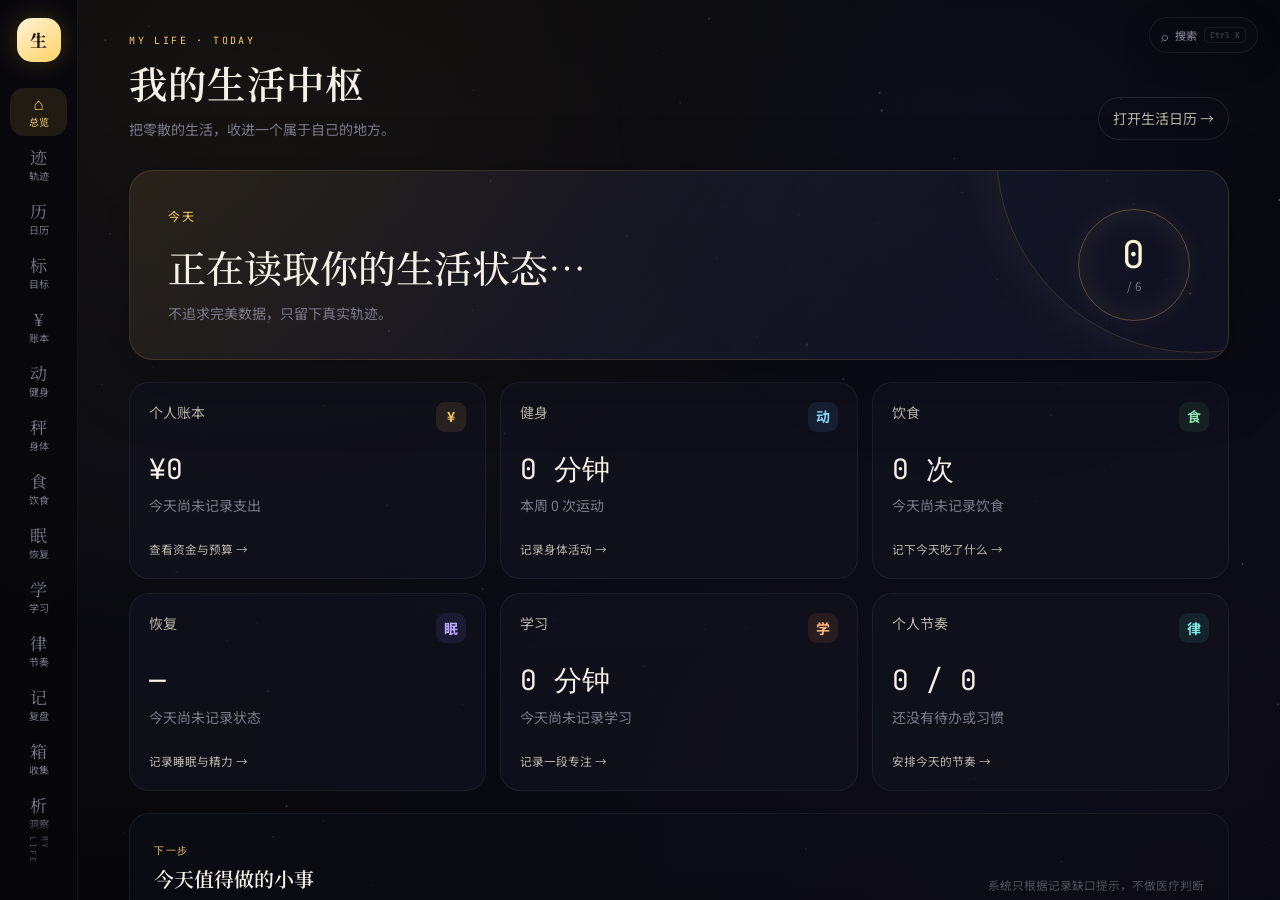
==== commit dee37856: "记一笔不用碰鼠标了，写错删错都能撤销 按每天用得最多的动作实测了一遍，找出两处摩擦：  **一** 记一笔是「打字 → 回车解析 → 伸手点确认」，每笔都要往鼠标跑一趟。 现在解析完把焦点落到确认按钮" ====
--- a/frontend/index.html
+++ b/frontend/index.html
@@ -9,12 +9,14 @@
   <link rel="preconnect" href="https://fonts.googleapis.com">
   <link rel="preconnect" href="https://fonts.gstatic.com" crossorigin>
   <link href="https://fonts.googleapis.com/css2?family=Cormorant+Garamond:wght@400;500;600;700&family=JetBrains+Mono:wght@300;400;500;600&family=Noto+Sans+SC:wght@300;400;500;600;700&family=Noto+Serif+SC:wght@400;500;600;700&display=swap" rel="stylesheet">
-  <link rel="stylesheet" href="./style.css?v=20260822-xlsx-2">
+  <link rel="stylesheet" href="./style.css?v=20260822-ux-4">
 </head>
 <body>
 
   <!-- 背景星空层 -->
   <canvas id="starfield" aria-hidden="true"></canvas>
+
+  <div class="toast-tray" id="toast-tray" role="status" aria-live="polite"></div>
 
   <nav class="platform-rail" aria-label="生活平台模块">
     <button class="platform-rail__brand" data-module-target="overview" aria-label="我的生活中枢" title="我的生活中枢">
@@ -409,7 +411,7 @@
               </div>
               <div class="quick-dynamic" id="quick-dynamic" hidden></div>
               <div class="quick-warnings" id="quick-warnings"></div>
-              <div class="quick-preview__actions"><button id="btn-quick-cancel">取消</button><button id="btn-quick-confirm">确认入账</button></div>
+              <div class="quick-preview__actions"><button id="btn-quick-cancel">取消</button><button id="btn-quick-confirm">确认入账</button><span class="kbd-hint"><kbd>回车</kbd>确认 · <kbd>Esc</kbd>取消</span></div>
             </div>
           </section>
           <section class="dashboard-panel capture-panel">
@@ -1321,6 +1323,6 @@
   </div>
 
   <script src="./grid.js"></script>
-  <script src="./app.js?v=20260822-xlsx-2"></script>
+  <script src="./app.js?v=20260822-ux-4"></script>
 </body>
 </html>
--- a/frontend/style.css
+++ b/frontend/style.css
@@ -2169,6 +2169,37 @@
 .rules-panel { grid-column: 1 / -1; }
 .ingest-panel { grid-column: 1 / -1; }
 .demo-panel { grid-column: 1 / -1; }
+
+/* 写入之后的提示条。之前写完什么都不说，预览直接消失，
+   用户得自己去别处找数字有没有变。 */
+.toast-tray {
+  position: fixed; z-index: 120; left: 50%; bottom: 26px; transform: translateX(-50%);
+  display: flex; flex-direction: column; align-items: center; gap: 8px;
+  pointer-events: none;
+}
+.toast {
+  display: flex; align-items: center; gap: 12px;
+  max-width: min(520px, 92vw); padding: 10px 14px;
+  border: 1px solid var(--line-1); border-radius: 999px;
+  background: rgba(14,14,22,.94); backdrop-filter: blur(18px);
+  box-shadow: 0 12px 40px rgba(0,0,0,.35);
+  color: var(--text-1); font-size: 12px;
+  pointer-events: auto;
+  animation: toast-in .18s var(--ease-out);
+}
+@keyframes toast-in { from { opacity: 0; transform: translateY(8px); } to { opacity: 1; transform: none; } }
+.toast.is-leaving { opacity: 0; transform: translateY(6px); transition: opacity .18s, transform .18s; }
+.toast__text { min-width: 0; overflow: hidden; text-overflow: ellipsis; white-space: nowrap; }
+.toast__action {
+  flex: 0 0 auto; padding: 4px 11px; border-radius: 999px;
+  color: #9cc3ff; background: rgba(156,195,255,.1); font-size: 11px;
+}
+.toast__action:hover { background: rgba(156,195,255,.2); }
+.toast--warn .toast__text { color: var(--gold-bloom); }
+@media (prefers-reduced-motion: reduce) {
+  .toast { animation: none; }
+  .toast.is-leaving { transition: none; }
+}
 .kbd-hint { color: var(--text-4); font-size: 9.5px; white-space: nowrap; }
 .kbd-hint kbd {
   display: inline-block; min-width: 15px; padding: 1px 4px; margin: 0 1px;
@@ -2177,6 +2208,13 @@
   font: inherit; font-size: 9px; text-align: center;
 }
 .quick-entry-panel header { display: flex; align-items: flex-start; justify-content: space-between; gap: 12px; }
+.quick-preview__actions { display: flex; align-items: center; gap: 8px; }
+.quick-preview__actions .kbd-hint { margin-left: auto; }
+/* 焦点落在确认按钮上时要看得出来，否则用户不知道回车会按到哪 */
+#btn-quick-confirm:focus-visible, .tx-edit__actions button:focus-visible,
+.ingest-actions button:focus-visible, .demo-actions button:focus-visible {
+  outline: 2px solid var(--gold-core); outline-offset: 2px;
+}
 .demo-status { color: var(--text-3); font-size: 11px; white-space: nowrap; }
 .demo-actions { display: flex; gap: 7px; margin-bottom: 8px; }
 .demo-actions button {
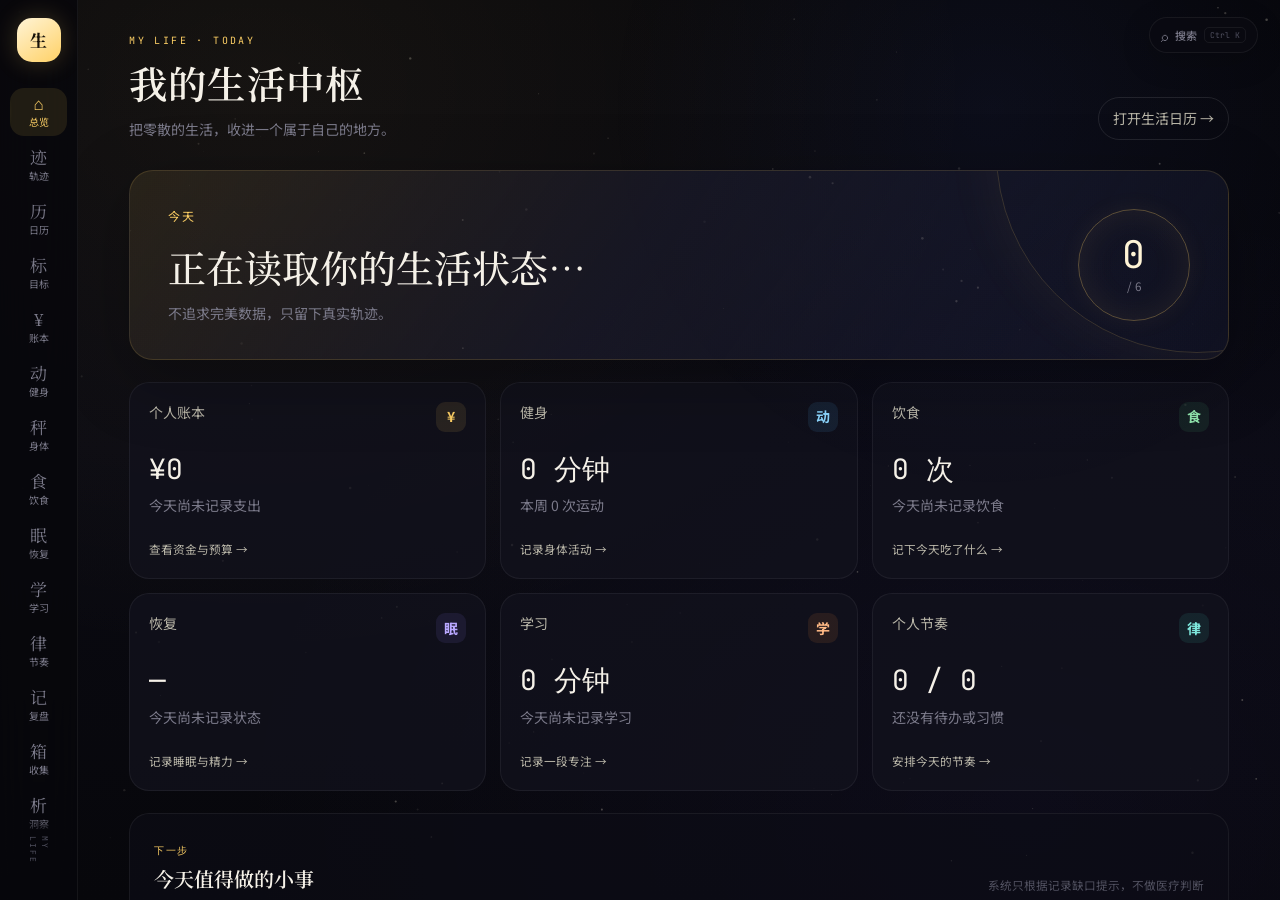
==== commit da48e68d: "待确认捕获：补上商户名，分类记忆的学习链才真的会启动 按最高频路径继续实测，这次走待确认捕获，发现一条一直是断的链。  confirm_capture 里学习规则的条件是 `capture["merc" ====
--- a/frontend/index.html
+++ b/frontend/index.html
@@ -9,7 +9,7 @@
   <link rel="preconnect" href="https://fonts.googleapis.com">
   <link rel="preconnect" href="https://fonts.gstatic.com" crossorigin>
   <link href="https://fonts.googleapis.com/css2?family=Cormorant+Garamond:wght@400;500;600;700&family=JetBrains+Mono:wght@300;400;500;600&family=Noto+Sans+SC:wght@300;400;500;600;700&family=Noto+Serif+SC:wght@400;500;600;700&display=swap" rel="stylesheet">
-  <link rel="stylesheet" href="./style.css?v=20260822-ux-4">
+  <link rel="stylesheet" href="./style.css?v=20260822-ux-6">
 </head>
 <body>
 
@@ -1323,6 +1323,6 @@
   </div>
 
   <script src="./grid.js"></script>
-  <script src="./app.js?v=20260822-ux-4"></script>
+  <script src="./app.js?v=20260822-ux-6"></script>
 </body>
 </html>
--- a/frontend/style.css
+++ b/frontend/style.css
@@ -1527,7 +1527,7 @@
 .capture-item__main strong { font-size: 15px; color: var(--text-1); }
 .capture-item__main span { color: var(--text-2); font-size: 11px; }
 .capture-item__main small { width: 100%; color: var(--text-4); font-size: 10px; }
-.capture-item__actions { display: flex; gap: 6px; margin-top: 8px; }
+.capture-item__actions { display: flex; flex-wrap: wrap; gap: 6px; margin-top: 8px; }
 .capture-item__actions select { flex: 1; min-width: 0; height: 30px; padding: 0 8px; border: 1px solid var(--line-1);
                                 border-radius: 7px; background: rgba(255,255,255,.03); color: var(--text-1); font-size: 11px; }
 .capture-item__actions button { padding: 0 12px; height: 30px; border-radius: 7px; font-size: 11px;
@@ -2169,6 +2169,14 @@
 .rules-panel { grid-column: 1 / -1; }
 .ingest-panel { grid-column: 1 / -1; }
 .demo-panel { grid-column: 1 / -1; }
+.capture-item__merchant {
+  /* 不能只写 width：这是 flex 行，旁边的下拉框 flex:1、还有两个按钮，
+     不给份额的话它会被挤成 0 宽，输入框在界面上直接消失。 */
+  flex: 1 1 110px; min-width: 96px; height: 30px; padding: 0 8px;
+  border: 1px solid var(--line-1); border-radius: 6px;
+  color: var(--text-1); background: var(--bg-input); font-size: 11px;
+}
+.capture-item__merchant::placeholder { color: var(--text-4); font-size: 10px; }
 
 /* 写入之后的提示条。之前写完什么都不说，预览直接消失，
    用户得自己去别处找数字有没有变。 */
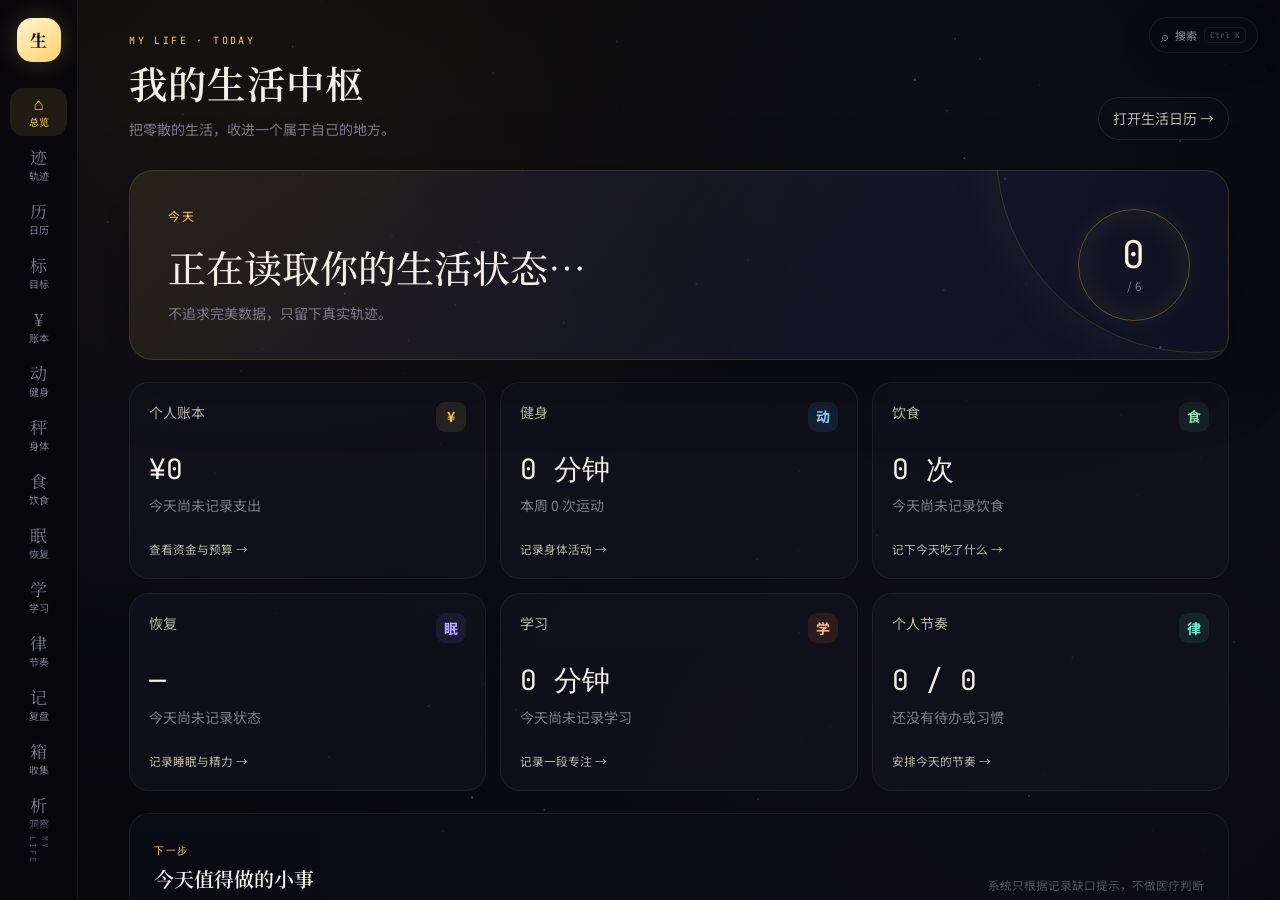
==== commit d74906b1: "每周复盘会说「比上周」了，顺带修掉备份的静默覆盖 复盘页原本只给本周的数字，而「这周比上周怎么样」正是复盘要回答的问题。 现在顶部四项都带一句比上周。  对比复用趋势视图那一份算法，不另写：复盘页说「" ====
--- a/frontend/index.html
+++ b/frontend/index.html
@@ -9,7 +9,7 @@
   <link rel="preconnect" href="https://fonts.googleapis.com">
   <link rel="preconnect" href="https://fonts.gstatic.com" crossorigin>
   <link href="https://fonts.googleapis.com/css2?family=Cormorant+Garamond:wght@400;500;600;700&family=JetBrains+Mono:wght@300;400;500;600&family=Noto+Sans+SC:wght@300;400;500;600;700&family=Noto+Serif+SC:wght@400;500;600;700&display=swap" rel="stylesheet">
-  <link rel="stylesheet" href="./style.css?v=20260822-ux-6">
+  <link rel="stylesheet" href="./style.css?v=20260822-ux-7">
 </head>
 <body>
 
@@ -1057,7 +1057,7 @@
       <button class="module-jump" data-module-jump="overview">返回生活总览 <span>→</span></button>
     </header>
     <section class="tracker-kpis reflection-kpis">
-      <article><span>本周支出</span><strong id="reflection-week-expense">¥0</strong><small>只汇总已记录交易</small></article>
+      <article><span>本周支出</span><strong id="reflection-week-expense">¥0</strong><small id="reflection-week-expense-note">只汇总已记录交易</small></article>
       <article><span>身体活动</span><strong id="reflection-week-fitness">0 分钟</strong><small id="reflection-week-fitness-note">本周 0 次</small></article>
       <article><span>学习专注</span><strong id="reflection-week-study">0 分钟</strong><small id="reflection-week-study-note">本周 0 次</small></article>
       <article><span>平均睡眠</span><strong id="reflection-week-sleep">—</strong><small id="reflection-week-sleep-note">尚无睡眠记录</small></article>
@@ -1323,6 +1323,6 @@
   </div>
 
   <script src="./grid.js"></script>
-  <script src="./app.js?v=20260822-ux-6"></script>
+  <script src="./app.js?v=20260822-ux-7"></script>
 </body>
 </html>
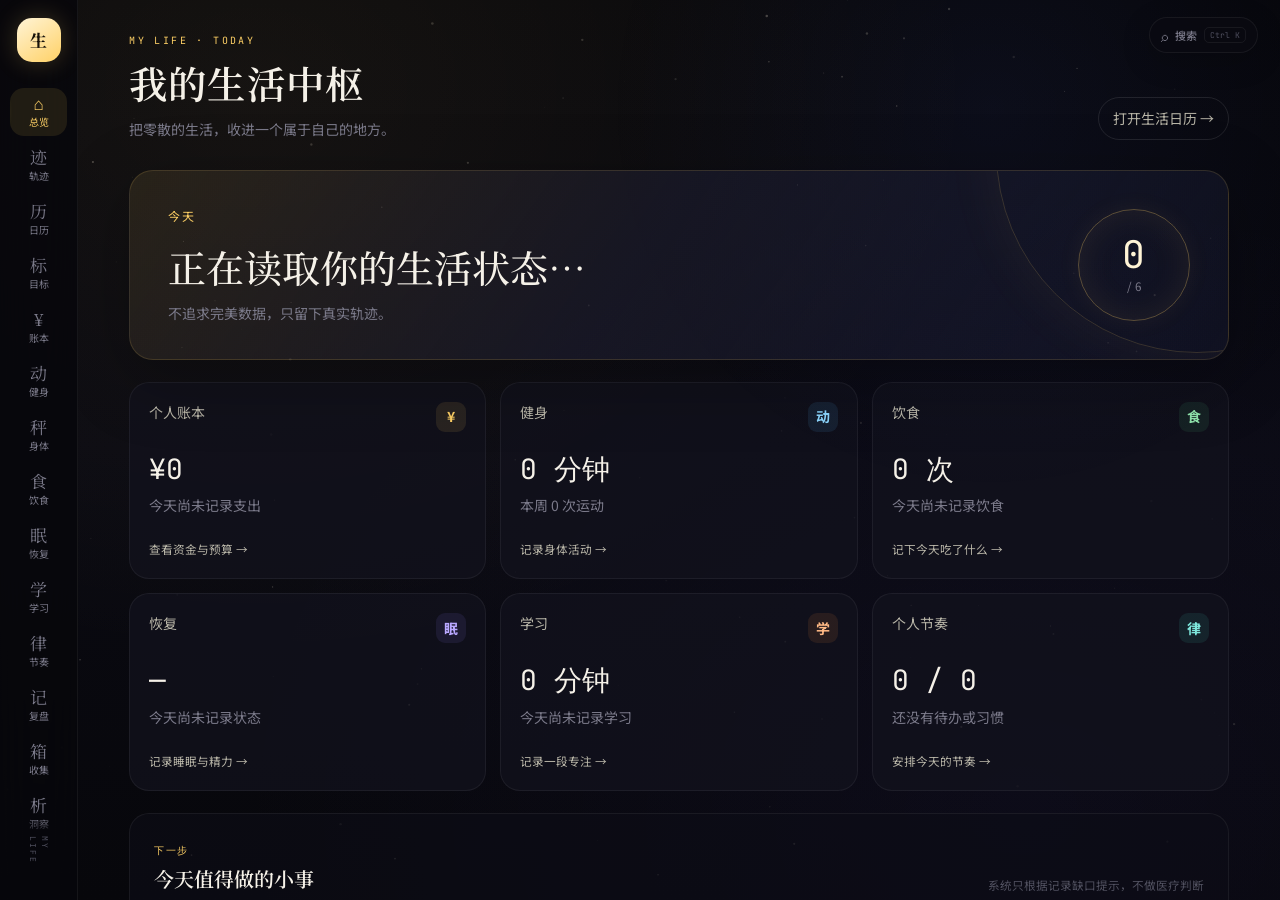
==== commit 7c385fca: "导入：没写进去的每一行都列出来，并且不再把自己的钱算成花销 按用户视角完整走了一遍导入，用一份混着退款、转账、交易关闭、零钱提现的 账单。两个问题：  **一、统一导入口不列没写进去的行——这是我自己" ====
--- a/frontend/index.html
+++ b/frontend/index.html
@@ -9,7 +9,7 @@
   <link rel="preconnect" href="https://fonts.googleapis.com">
   <link rel="preconnect" href="https://fonts.gstatic.com" crossorigin>
   <link href="https://fonts.googleapis.com/css2?family=Cormorant+Garamond:wght@400;500;600;700&family=JetBrains+Mono:wght@300;400;500;600&family=Noto+Sans+SC:wght@300;400;500;600;700&family=Noto+Serif+SC:wght@400;500;600;700&display=swap" rel="stylesheet">
-  <link rel="stylesheet" href="./style.css?v=20260822-ux-7">
+  <link rel="stylesheet" href="./style.css?v=20260823-ux-9">
 </head>
 <body>
 
@@ -759,6 +759,7 @@
             <div class="ingest-verdict" id="ingest-verdict">还没有选文件。</div>
             <div class="ingest-summary" id="ingest-summary" hidden></div>
             <div class="ingest-rows" id="ingest-rows"></div>
+            <div class="ingest-leftovers" id="ingest-leftovers"></div>
             <div class="ingest-actions" id="ingest-actions" hidden>
               <button id="btn-ingest-commit">确认写入</button>
               <button class="search-reset" id="btn-ingest-reset">取消</button>
@@ -1323,6 +1324,6 @@
   </div>
 
   <script src="./grid.js"></script>
-  <script src="./app.js?v=20260822-ux-7"></script>
+  <script src="./app.js?v=20260823-ux-9"></script>
 </body>
 </html>
--- a/frontend/style.css
+++ b/frontend/style.css
@@ -2308,6 +2308,17 @@
   color: var(--text-2); background: var(--bg-input); font-size: 10px;
 }
 .ingest-more { padding: 5px 8px; color: var(--text-4); font-size: 10px; }
+.ingest-leftovers h4 {
+  margin: 12px 0 6px; color: var(--text-3); font-size: 10.5px; font-weight: 600;
+}
+.ingest-leftover {
+  display: flex; align-items: baseline; gap: 8px;
+  padding: 4px 8px; color: var(--text-4); font-size: 10px;
+}
+.ingest-leftover__why { flex: 1; min-width: 0; color: var(--text-3); }
+.ingest-leftover em { font-style: normal; white-space: nowrap; }
+.ingest-leftover--review { color: var(--gold-bloom); }
+.ingest-leftover--review .ingest-leftover__why { color: var(--gold-bloom); }
 .ingest-actions { display: flex; gap: 7px; margin-top: 9px; }
 .ingest-actions button {
   height: 30px; padding: 0 14px; border-radius: 6px; font-size: 10.5px;
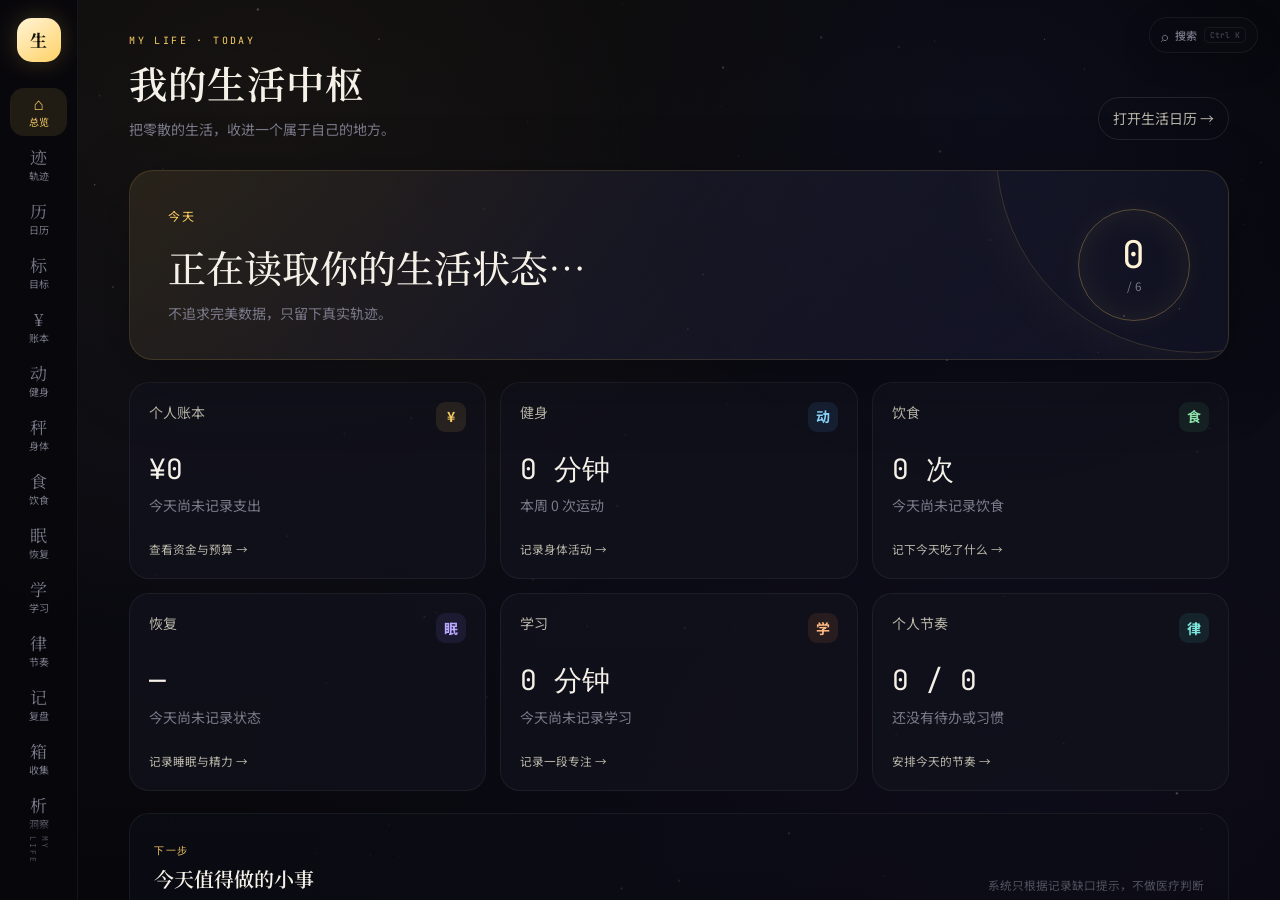
==== commit c0477b3e: "规划中心只剩规划；模板导入下沉到后端，导入真的只有一个门 扫规划中心时发现它混着数据工具：「CSV 账单导入」「本地备份」「微信/支付宝 账单对账」都在里面，而我上轮做的统一导入口在数据中心。**同一" ====
--- a/frontend/index.html
+++ b/frontend/index.html
@@ -9,7 +9,7 @@
   <link rel="preconnect" href="https://fonts.googleapis.com">
   <link rel="preconnect" href="https://fonts.gstatic.com" crossorigin>
   <link href="https://fonts.googleapis.com/css2?family=Cormorant+Garamond:wght@400;500;600;700&family=JetBrains+Mono:wght@300;400;500;600&family=Noto+Sans+SC:wght@300;400;500;600;700&family=Noto+Serif+SC:wght@400;500;600;700&display=swap" rel="stylesheet">
-  <link rel="stylesheet" href="./style.css?v=20260823-ux-9">
+  <link rel="stylesheet" href="./style.css?v=20260823-ux-11">
 </head>
 <body>
 
@@ -608,63 +608,6 @@
             <p class="plan-status" id="budget-status" hidden></p>
           </section>
 
-          <section class="dashboard-panel import-panel">
-            <header><div><h2>CSV 账单导入</h2><p>先预览校验，确认后才写入账本</p></div><button class="template-button" id="btn-download-template">下载空白模板</button></header>
-            <div class="import-controls">
-              <label class="import-file-label"><span>选择 UTF-8 / GB18030 CSV</span><input id="import-file" type="file" accept=".csv,text/csv"></label>
-              <label><span>未填写账户时记入</span><select id="import-account" aria-label="导入默认账户"></select></label>
-              <button id="btn-analyze-import">分析并预览</button>
-            </div>
-            <div class="import-summary" id="import-summary" hidden></div>
-            <div class="import-preview" id="import-preview"></div>
-            <button class="import-commit" id="btn-commit-import" disabled>确认导入 0 笔</button>
-            <p class="plan-status plan-status--error" id="import-error" hidden></p>
-            <p class="import-note">支持表头：日期/date、类型/type、金额/amount、分类/category、来源/source、备注/note、账户/account。收入缺少来源时保守归为家庭生活费。</p>
-            <div class="import-history" id="import-history"></div>
-          </section>
-
-          <section class="dashboard-panel backup-panel">
-            <header>
-              <div>
-                <h2>本地备份</h2>
-                <p>每次启动自动留一份快照，出事时可以退回去</p>
-              </div>
-              <button class="template-button" id="btn-take-snapshot">立刻备份一份</button>
-            </header>
-            <div class="backup-status" id="backup-status">读取中…</div>
-            <div class="backup-list" id="backup-list"></div>
-            <p class="import-note" id="backup-note"></p>
-          </section>
-
-          <section class="dashboard-panel statement-panel">
-            <header>
-              <div>
-                <h2>微信 / 支付宝账单对账</h2>
-                <p>和已有交易比对，只补没记过的那些，不重复入账</p>
-              </div>
-            </header>
-            <div class="import-controls">
-              <label class="import-file-label">
-                <span>选择导出的账单 CSV</span>
-                <input id="statement-file" type="file" accept=".csv,text/csv">
-              </label>
-              <select id="statement-source" aria-label="账单来源">
-                <option value="">自动识别来源</option>
-                <option value="wechat">微信支付账单</option>
-                <option value="alipay">支付宝账单</option>
-              </select>
-              <button id="btn-analyze-statement">解析并对账</button>
-            </div>
-            <div class="statement-summary" id="statement-summary" hidden></div>
-            <div class="statement-preview" id="statement-preview"></div>
-            <button class="import-commit" id="btn-commit-statement" disabled>确认写入 0 笔</button>
-            <p class="plan-status plan-status--error" id="statement-error" hidden></p>
-            <p class="import-note">
-              账单是权威事实，捕获和手记只是让你早点看到。对不上只表示账本里没有匹配的记录，
-              不代表这笔钱一定没记（比如日期填错了一天），所以要你确认后才写入。
-              退款、已关闭、支付失败的行不是实际支出，会被跳过。
-            </p>
-          </section>
         </div>
       </div>
 
@@ -770,6 +713,34 @@
               和已有记录对得上的行不会重复写入。支出分类是按关键字猜的，可以在下面逐行改，
               <b>导入不会把这些猜测变成新规则</b>——规则只在你逐条确认捕获时才学。
             </p>
+          </section>
+
+          <section class="dashboard-panel backup-panel">
+            <header>
+              <div>
+                <h2>本地备份</h2>
+                <p>每次启动自动留一份快照，出事时可以退回去</p>
+              </div>
+              <button class="template-button" id="btn-take-snapshot">立刻备份一份</button>
+            </header>
+            <div class="backup-status" id="backup-status">读取中…</div>
+            <div class="backup-list" id="backup-list"></div>
+            <p class="import-note" id="backup-note"></p>
+          </section>
+
+          <section class="dashboard-panel import-panel">
+            <header><div><h2>CSV 账单导入（旧入口）</h2><p>上面的「导入」已经能读这种模板，还能读 Excel。这里保留是因为下载空白模板和整批撤销在这</p></div><button class="template-button" id="btn-download-template">下载空白模板</button></header>
+            <div class="import-controls">
+              <label class="import-file-label"><span>选择 UTF-8 / GB18030 CSV</span><input id="import-file" type="file" accept=".csv,text/csv"></label>
+              <label><span>未填写账户时记入</span><select id="import-account" aria-label="导入默认账户"></select></label>
+              <button id="btn-analyze-import">分析并预览</button>
+            </div>
+            <div class="import-summary" id="import-summary" hidden></div>
+            <div class="import-preview" id="import-preview"></div>
+            <button class="import-commit" id="btn-commit-import" disabled>确认导入 0 笔</button>
+            <p class="plan-status plan-status--error" id="import-error" hidden></p>
+            <p class="import-note">支持表头：日期/date、类型/type、金额/amount、分类/category、来源/source、备注/note、账户/account。收入缺少来源时保守归为家庭生活费。</p>
+            <div class="import-history" id="import-history"></div>
           </section>
           <section class="dashboard-panel annual-report-panel">
             <header><div><h2>年度报告</h2><p>按真实账目汇总，不含规划中的预计收入</p></div><div class="annual-actions"><input id="annual-year" type="number" min="1900" max="2200" aria-label="报告年份"><button id="btn-load-annual">生成</button><button id="btn-export-annual">导出 CSV</button></div></header>
@@ -1324,6 +1295,6 @@
   </div>
 
   <script src="./grid.js"></script>
-  <script src="./app.js?v=20260823-ux-9"></script>
+  <script src="./app.js?v=20260823-ux-11"></script>
 </body>
 </html>
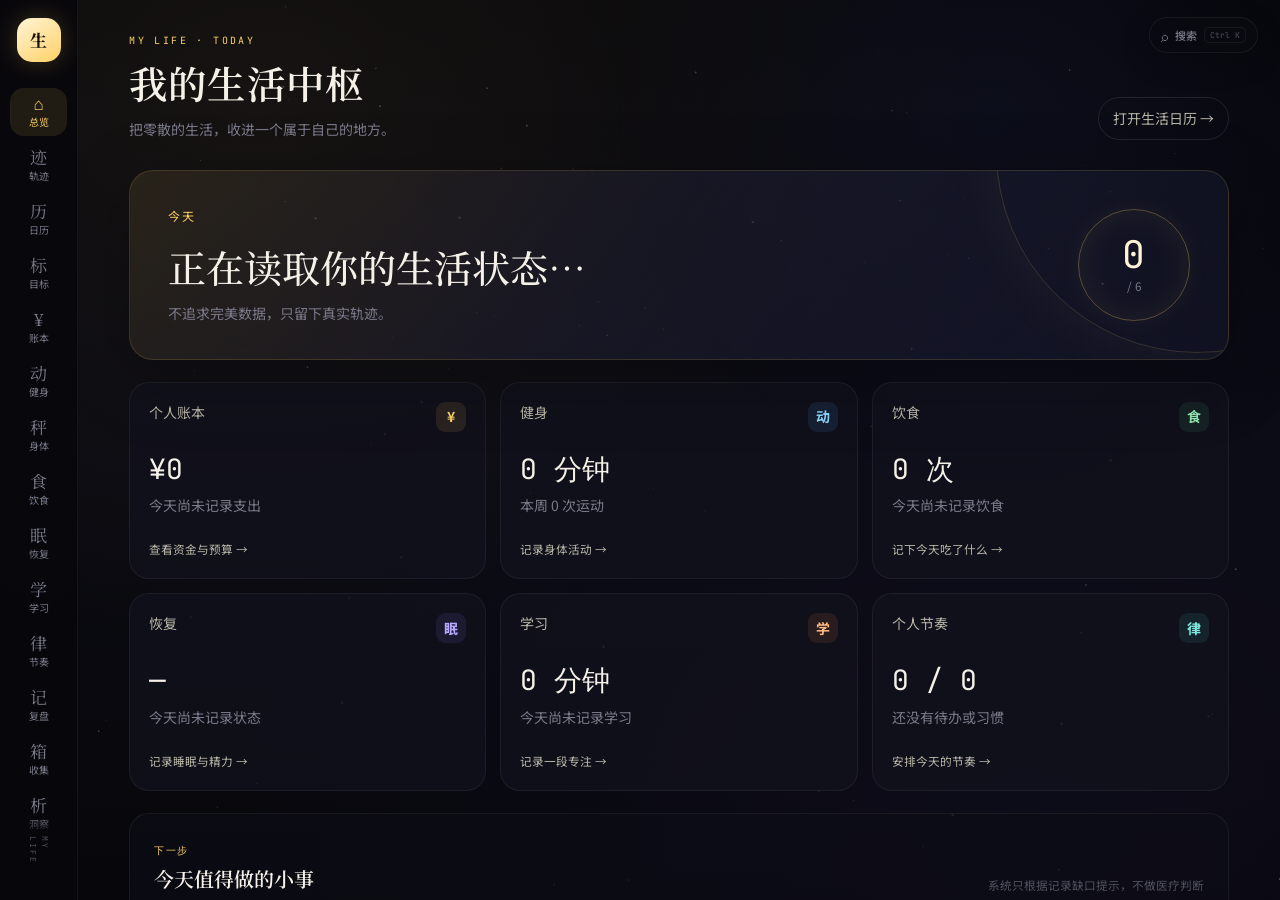
==== commit 3a7afaa1: "写入之后也能改分类：筛出「其他」，勾选批量改 用户要的流程：导入之后搜索「其他」，把落进去的那些重新分类。  原本做不到。写入那一刻能改分类，写完就只能一笔一笔翻出来改，而主交易列表 只显示最近 50" ====
--- a/frontend/index.html
+++ b/frontend/index.html
@@ -9,7 +9,7 @@
   <link rel="preconnect" href="https://fonts.googleapis.com">
   <link rel="preconnect" href="https://fonts.gstatic.com" crossorigin>
   <link href="https://fonts.googleapis.com/css2?family=Cormorant+Garamond:wght@400;500;600;700&family=JetBrains+Mono:wght@300;400;500;600&family=Noto+Sans+SC:wght@300;400;500;600;700&family=Noto+Serif+SC:wght@400;500;600;700&display=swap" rel="stylesheet">
-  <link rel="stylesheet" href="./style.css?v=20260823-ux-11">
+  <link rel="stylesheet" href="./style.css?v=20260823-recat-2">
 </head>
 <body>
 
@@ -776,6 +776,23 @@
               <button id="btn-search">搜索</button><button class="search-reset" id="btn-reset-search">重置</button>
             </div>
             <div class="search-summary" id="search-summary">尚未执行搜索。</div>
+            <div class="recat-bar" id="recat-bar" hidden>
+              <span id="recat-count">已选 0 笔</span>
+              <label><span>设为</span>
+                <select id="recat-category" aria-label="改成哪个分类">
+                  <option value="food">餐饮</option><option value="transport">交通</option>
+                  <option value="study">学习</option><option value="housing">住宿</option>
+                  <option value="medical">医疗</option><option value="entertainment">娱乐</option>
+                  <option value="social">社交</option><option value="digital">数字服务</option>
+                  <option value="other">其他</option>
+                </select>
+              </label>
+              <label class="recat-remember">
+                <input id="recat-remember" type="text" maxlength="40" placeholder="同时记住这个商户（可留空）">
+              </label>
+              <button id="btn-recat-apply">应用</button>
+              <button class="search-reset" id="btn-recat-clear">取消选择</button>
+            </div>
             <div class="search-results" id="search-results"></div>
           </section>
 
@@ -1295,6 +1312,6 @@
   </div>
 
   <script src="./grid.js"></script>
-  <script src="./app.js?v=20260823-ux-11"></script>
+  <script src="./app.js?v=20260823-recat-2"></script>
 </body>
 </html>
--- a/frontend/style.css
+++ b/frontend/style.css
@@ -2166,6 +2166,32 @@
 .data-grid { display: grid; grid-template-columns: minmax(0, 1.25fr) minmax(280px, .75fr); gap: 14px; }
 .data-grid > * { min-width: 0; }
 .search-panel { grid-column: 1 / -1; }
+
+/* 批量改分类。导入几百条之后总有一批落进「其他」，逐笔改没人会真去做。 */
+.recat-bar {
+  display: flex; flex-wrap: wrap; align-items: center; gap: 8px;
+  margin: 9px 0; padding: 8px 10px;
+  border: 1px solid rgba(255,209,102,.24); border-radius: 8px;
+  background: rgba(255,209,102,.06); font-size: 11px; color: var(--text-2);
+}
+.recat-bar[hidden] { display: none; }
+.recat-bar label { display: flex; align-items: center; gap: 5px; }
+.recat-bar label span { color: var(--text-4); font-size: 10px; }
+.recat-bar select, .recat-bar input {
+  height: 28px; padding: 0 8px; border: 1px solid var(--line-1); border-radius: 6px;
+  color: var(--text-1); background: var(--bg-input); font-size: 11px;
+}
+.recat-remember { flex: 1 1 180px; min-width: 140px; }
+.recat-remember input { width: 100%; }
+.recat-bar button {
+  height: 28px; padding: 0 14px; border-radius: 6px; font-size: 10.5px;
+  color: #ffe6a8; background: rgba(255,209,102,.14);
+}
+.recat-bar button:hover { background: rgba(255,209,102,.24); }
+.recat-bar button.search-reset { color: var(--text-3); background: transparent; border: 1px solid var(--line-1); }
+.search-table td.search-pick, .search-table th.search-pick { width: 28px; text-align: center; }
+.search-table input[type="checkbox"] { width: 15px; height: 15px; accent-color: var(--gold-core); }
+.search-table tr.is-picked { background: rgba(255,209,102,.06); }
 .rules-panel { grid-column: 1 / -1; }
 .ingest-panel { grid-column: 1 / -1; }
 .demo-panel { grid-column: 1 / -1; }
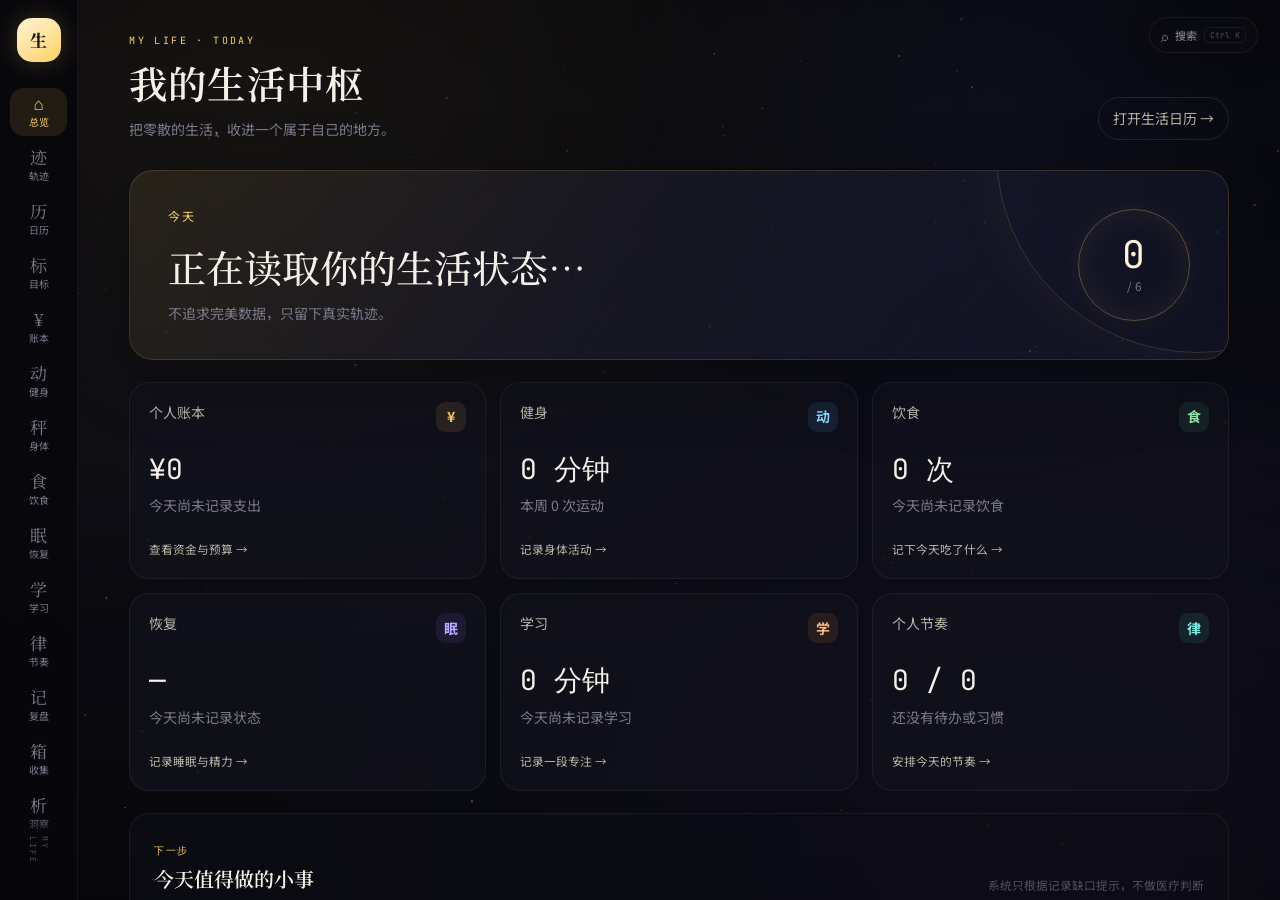
==== commit 966d0906: "分类规则可以改了：加、改、删都在界面上 加和删本来就有，缺的是**改**。原本改一条规则只能靠「用同一个关键字再添加 一次」（那边是 upsert），而关键字本身改不了——写错一个字只能删了重建， 而" ====
--- a/frontend/index.html
+++ b/frontend/index.html
@@ -9,7 +9,7 @@
   <link rel="preconnect" href="https://fonts.googleapis.com">
   <link rel="preconnect" href="https://fonts.gstatic.com" crossorigin>
   <link href="https://fonts.googleapis.com/css2?family=Cormorant+Garamond:wght@400;500;600;700&family=JetBrains+Mono:wght@300;400;500;600&family=Noto+Sans+SC:wght@300;400;500;600;700&family=Noto+Serif+SC:wght@400;500;600;700&display=swap" rel="stylesheet">
-  <link rel="stylesheet" href="./style.css?v=20260823-recat-2">
+  <link rel="stylesheet" href="./style.css?v=20260823-rules-1">
 </head>
 <body>
 
@@ -1312,6 +1312,6 @@
   </div>
 
   <script src="./grid.js"></script>
-  <script src="./app.js?v=20260823-recat-2"></script>
+  <script src="./app.js?v=20260823-rules-1"></script>
 </body>
 </html>
--- a/frontend/style.css
+++ b/frontend/style.css
@@ -2385,6 +2385,24 @@
 .rule-tag { padding: 1px 5px; border-radius: 4px; font-size: 9px; }
 .rule-tag--seed { color: var(--text-4); background: rgba(255,255,255,.05); }
 .rule-tag--learned { color: #9cc3ff; background: rgba(156,195,255,.08); }
+.rule-row.is-editing { flex-wrap: wrap; align-items: flex-start; }
+.rule-row.is-editing .rule-row__meta button { opacity: .35; pointer-events: none; }
+.rule-edit {
+  flex: 0 0 100%;
+  display: flex; flex-wrap: wrap; align-items: center; gap: 6px;
+  margin-top: 7px; padding-top: 7px; border-top: 1px solid var(--line-1);
+}
+.rule-edit input, .rule-edit select {
+  height: 26px; padding: 0 7px; border: 1px solid var(--line-1); border-radius: 6px;
+  color: var(--text-1); background: var(--bg-input); font-size: 11px;
+}
+.rule-edit input { flex: 1 1 110px; min-width: 90px; }
+.rule-edit button {
+  height: 26px; padding: 0 12px; border-radius: 6px; font-size: 10px;
+  color: #9cc3ff; background: rgba(156,195,255,.08);
+}
+.rule-edit button[data-cancel] { color: var(--text-3); background: transparent; border: 1px solid var(--line-1); }
+.rule-edit__error { flex: 0 0 100%; margin: 2px 0 0; color: #ff9c9c; font-size: 10px; }
 .annual-actions { display: flex; gap: 5px; }
 .annual-actions input { width: 78px; height: 30px; padding: 0 7px; border: 1px solid var(--line-1); border-radius: 6px; color: var(--text-1); background: var(--bg-input); }
 .annual-actions button { height: 30px; padding: 0 8px; border-radius: 6px; color: #9cc3ff; font-size: 9.5px; background: rgba(156,195,255,.055); }
